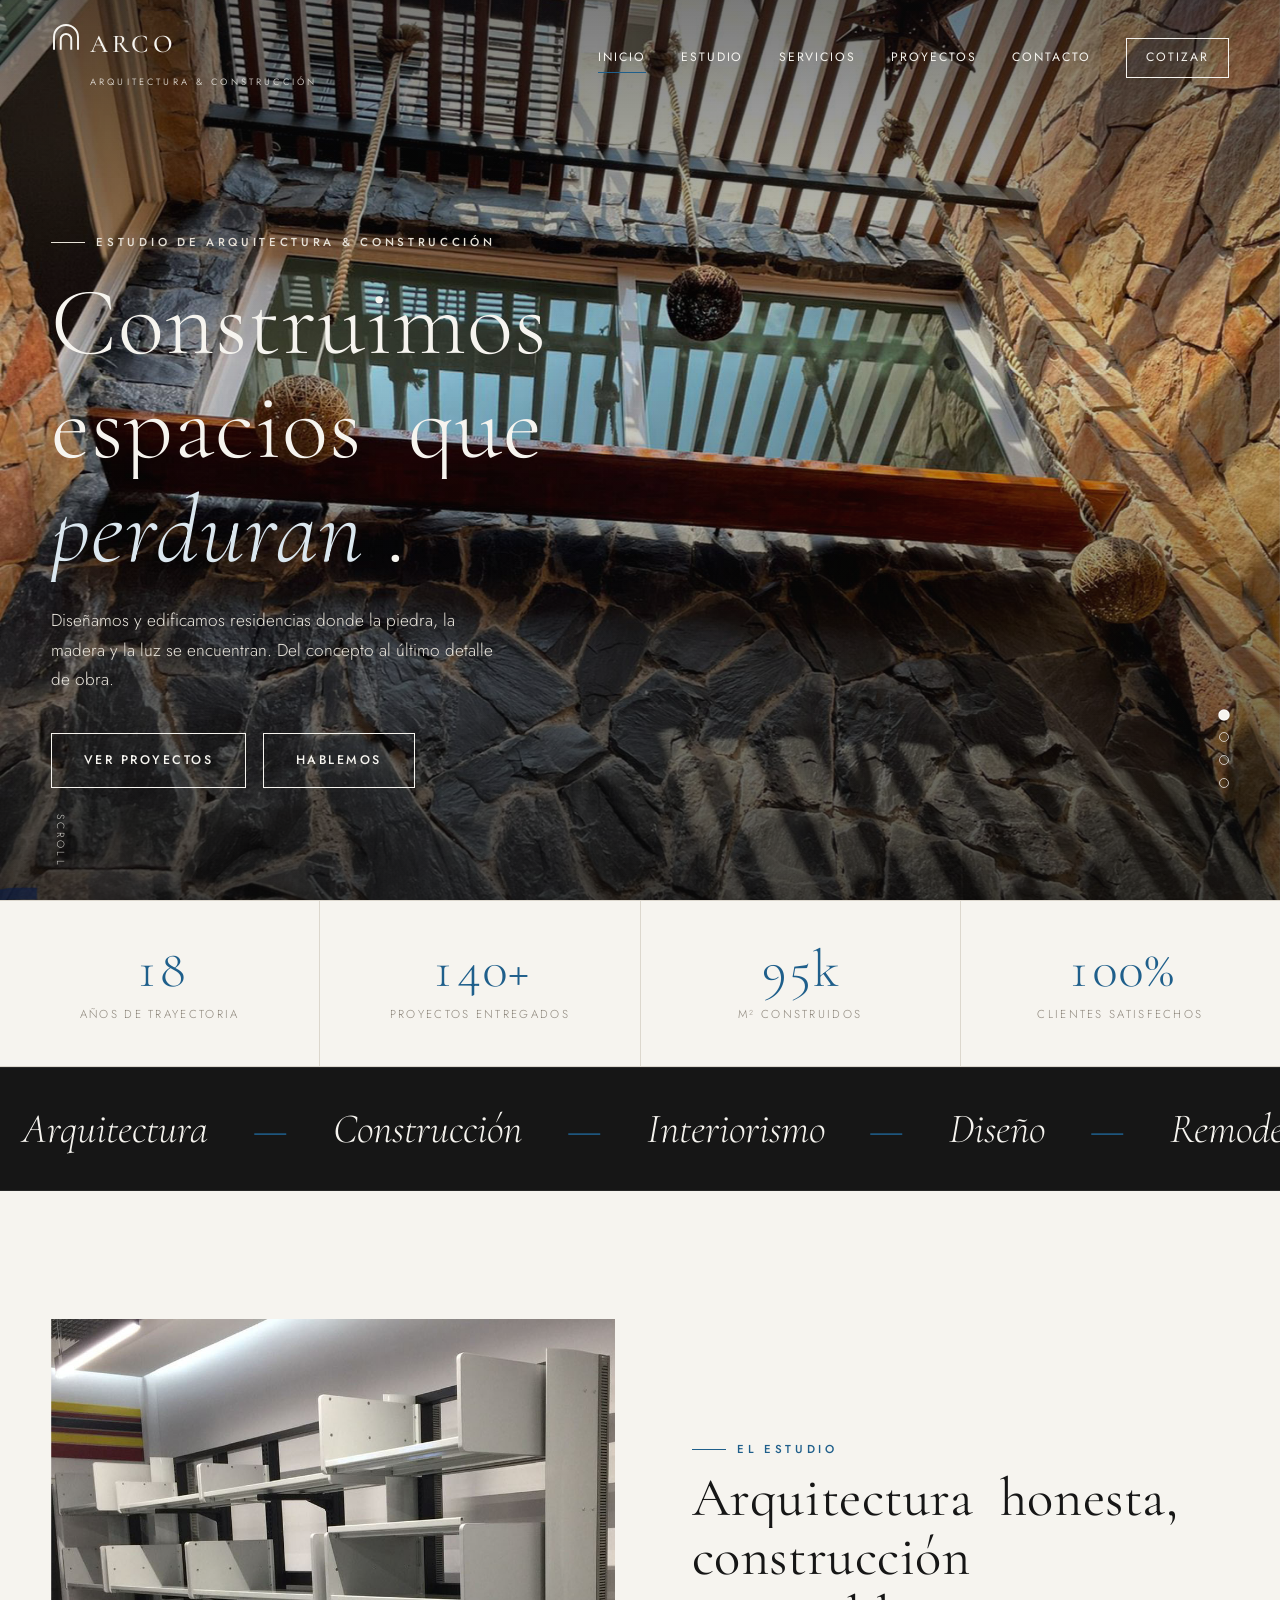
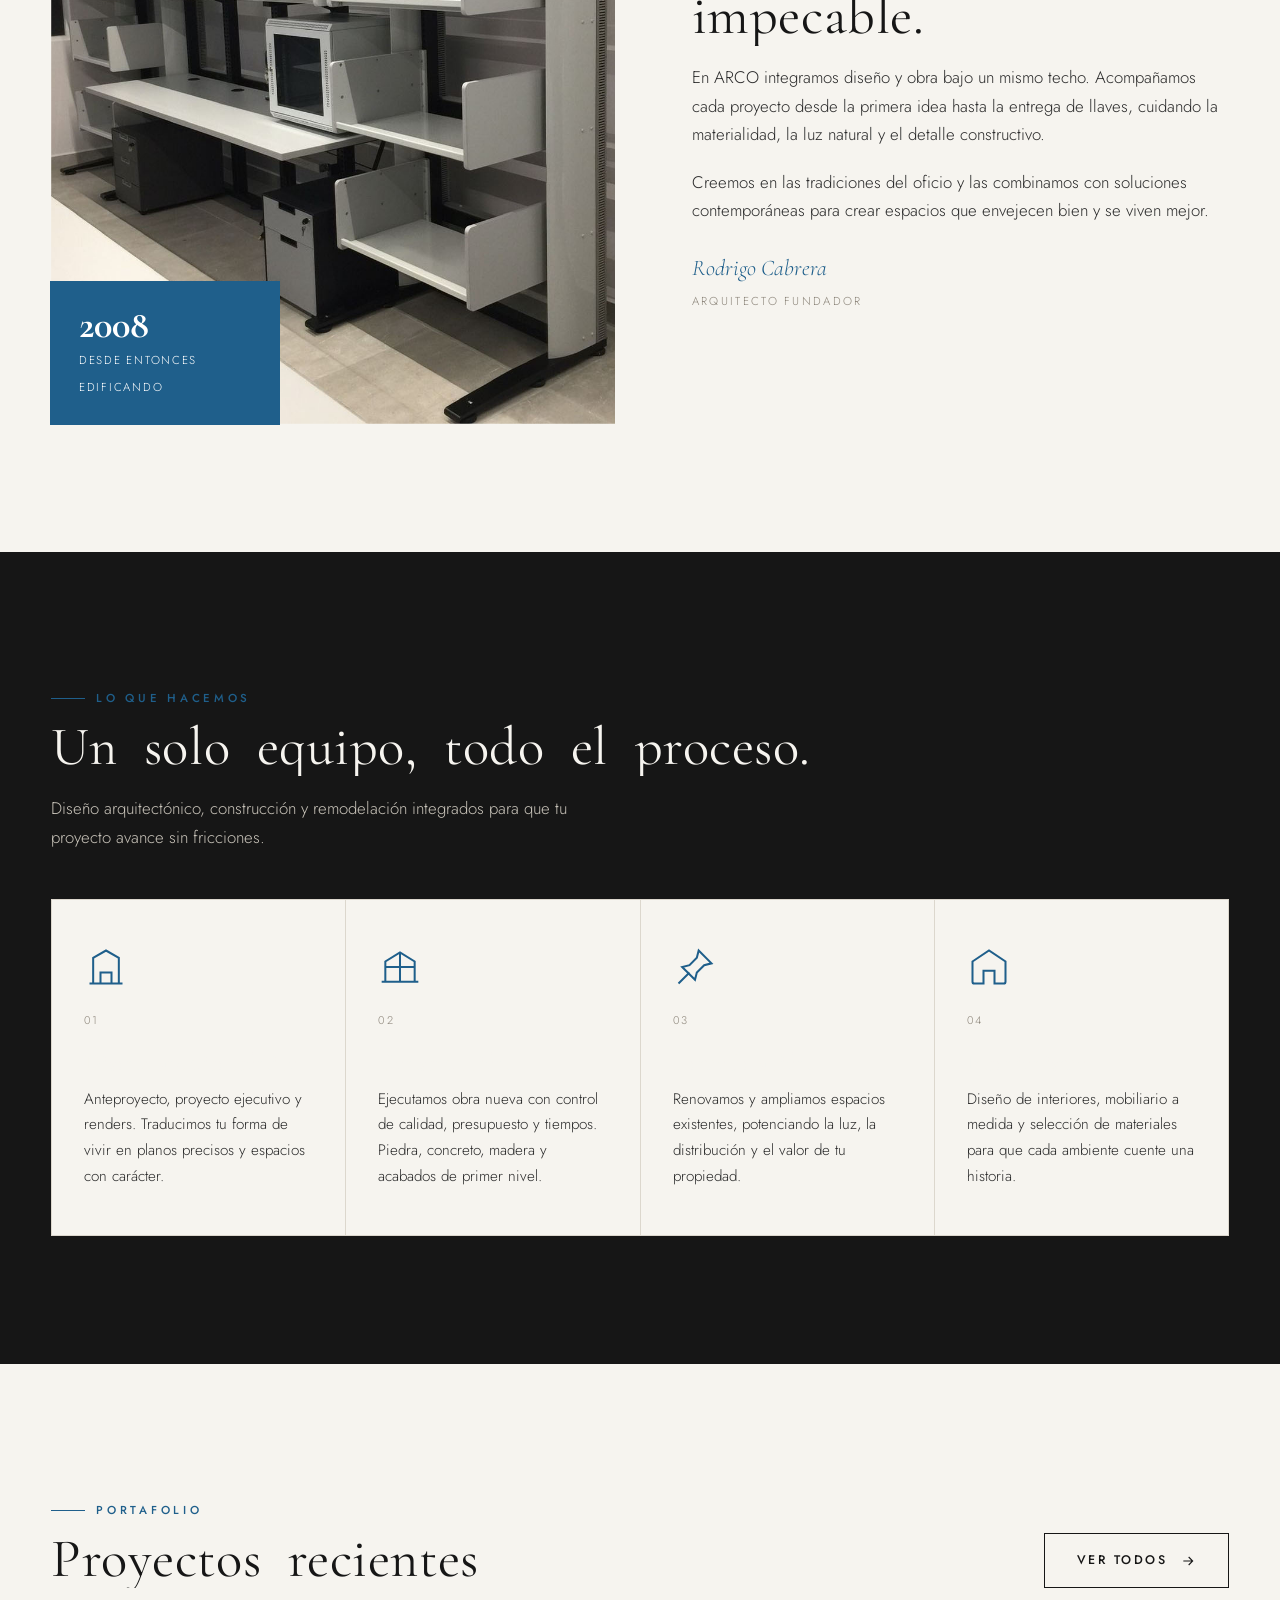
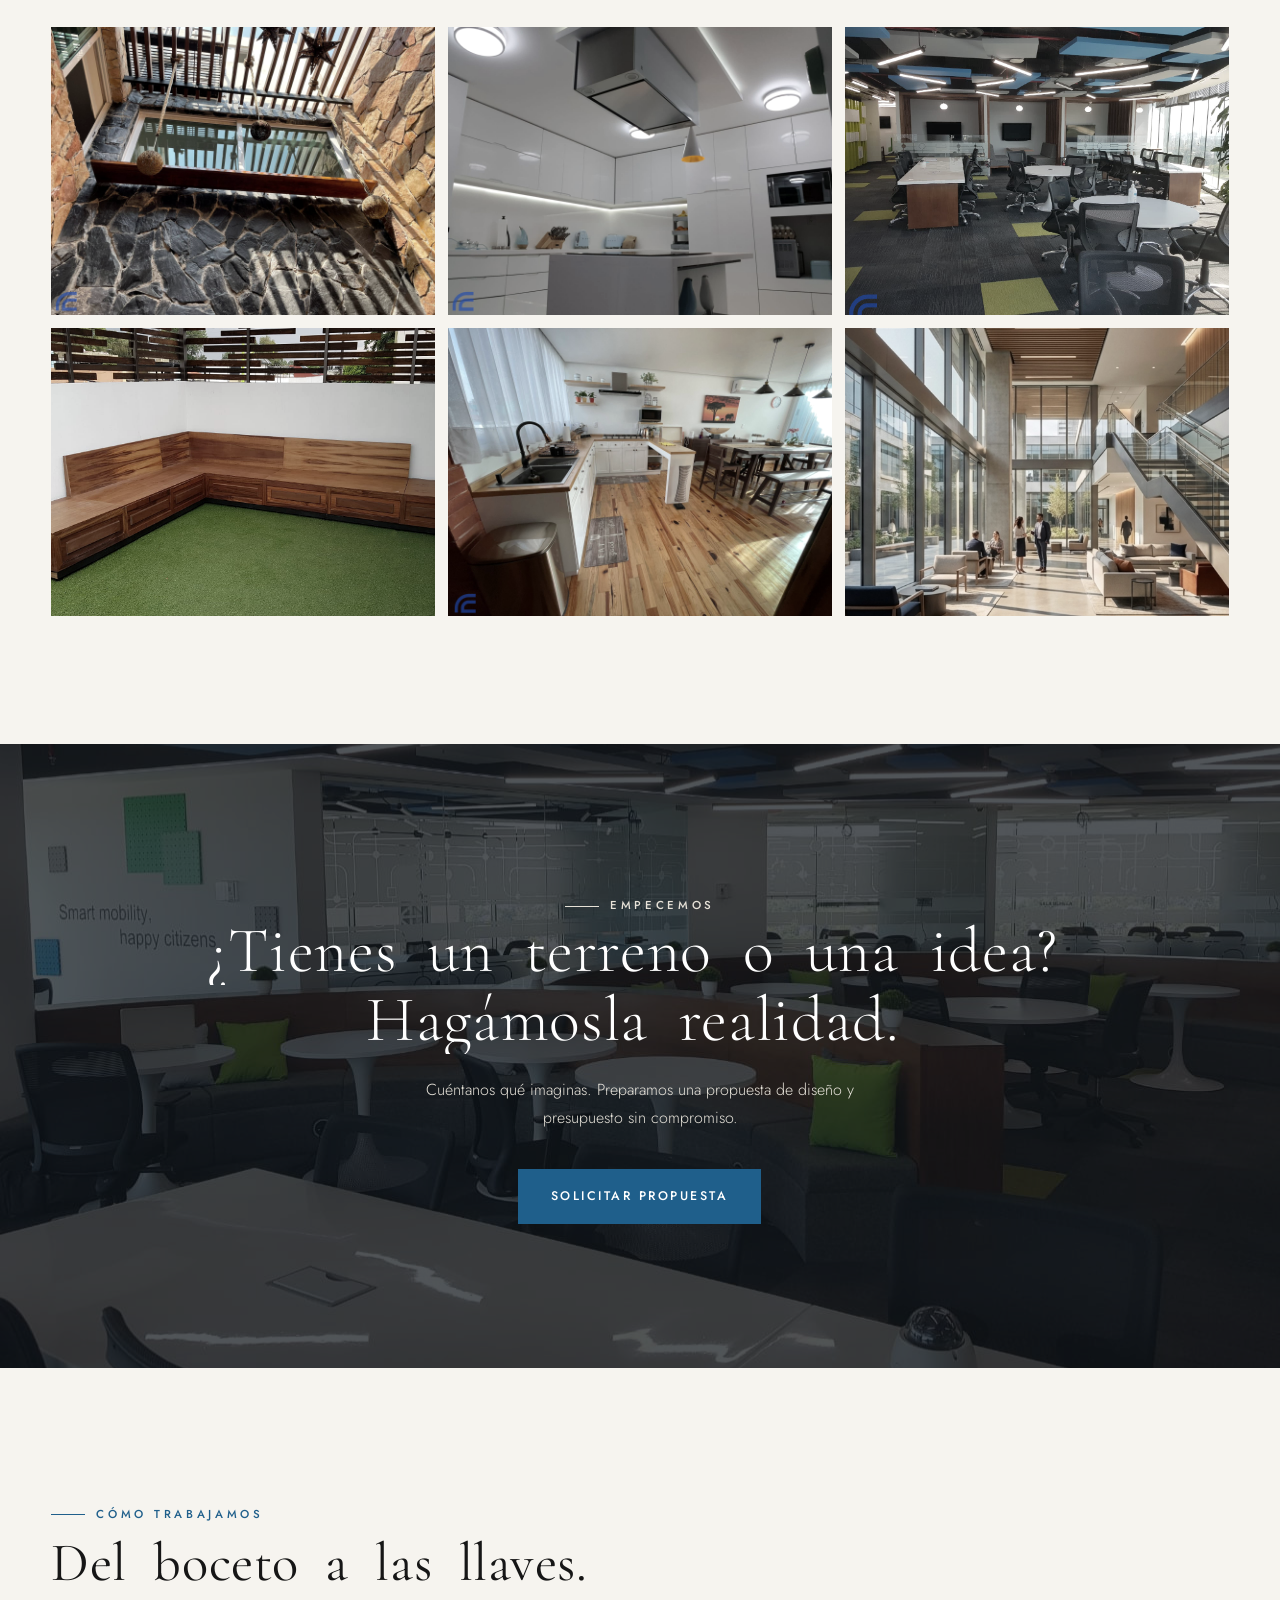
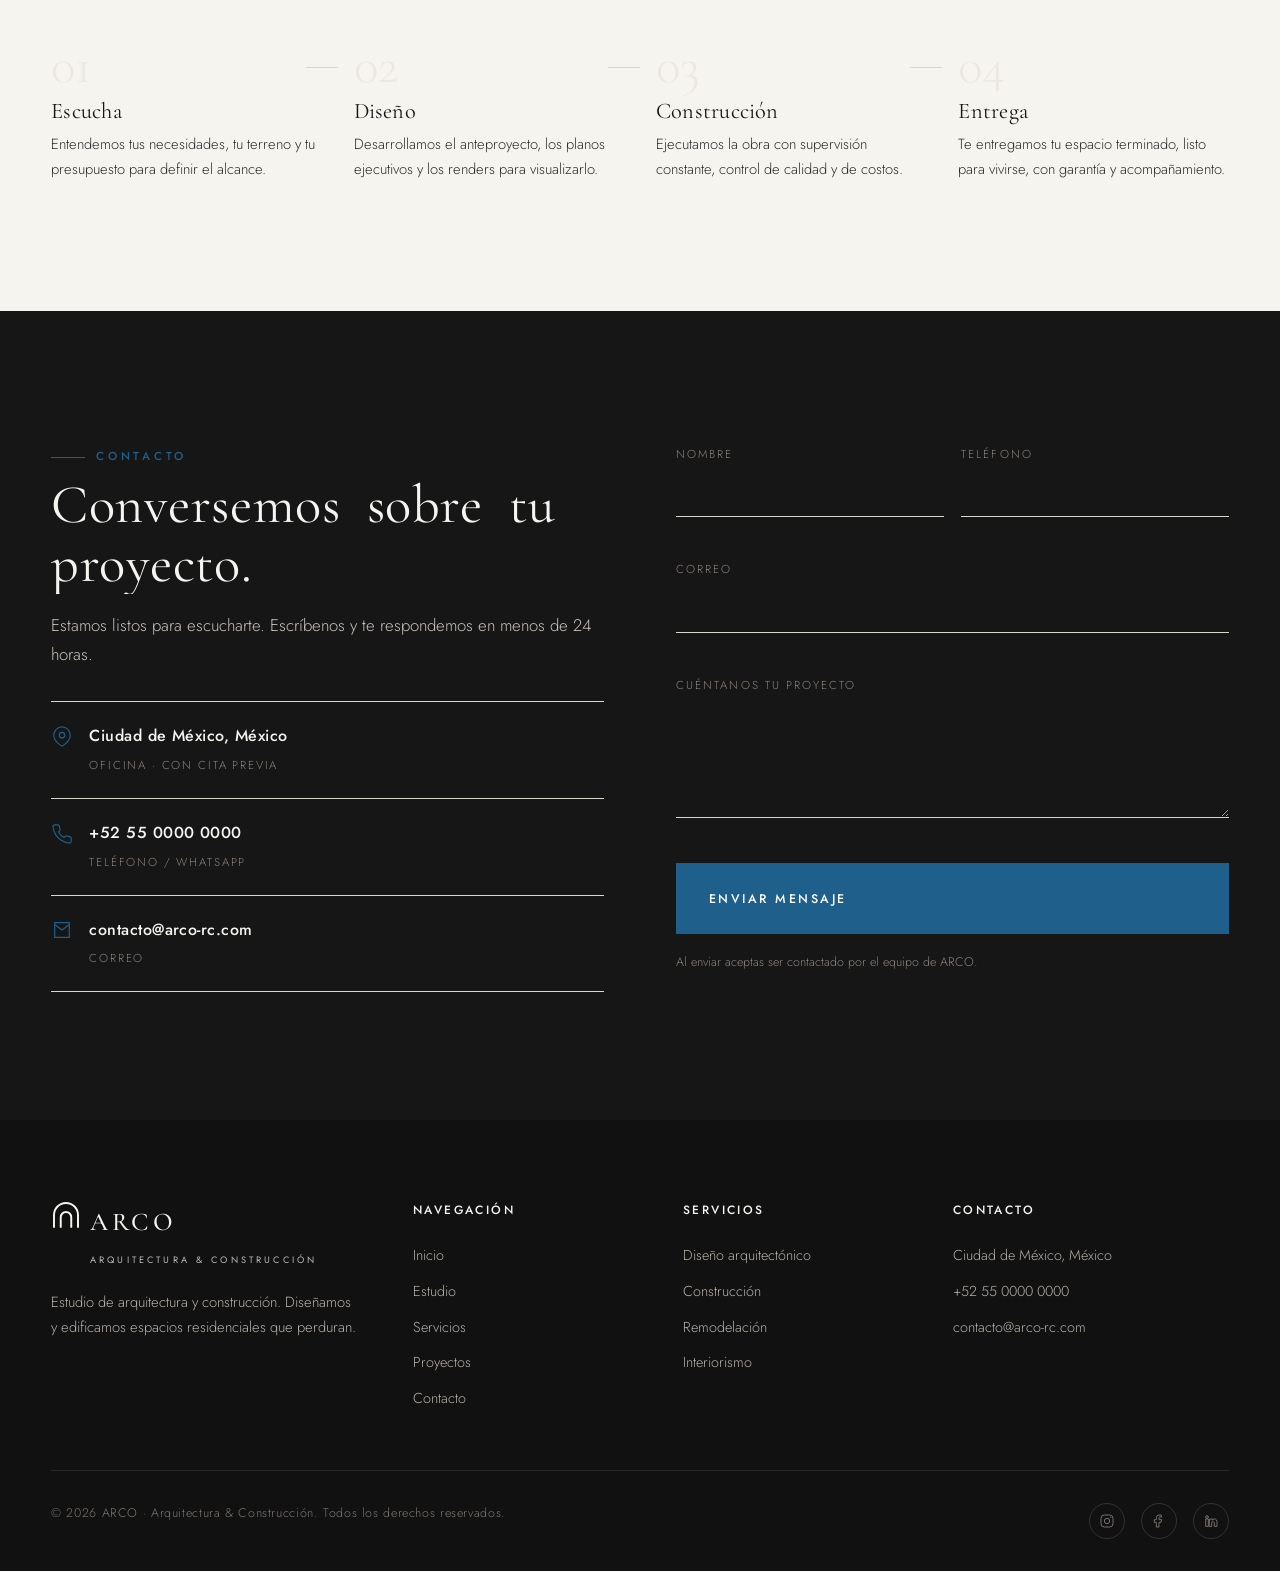
==== index.html @ 9bca068b "Añade 2 imágenes de arquitectura del portafolio (sin logos) Del PDF "Portafolio KAF" se seleccionaro" ====
<!DOCTYPE html>
<html lang="es">
<head>
<meta charset="UTF-8">
<meta name="viewport" content="width=device-width, initial-scale=1.0">
<script>document.documentElement.className += ' js';</script>
<title>ARCO · Arquitectura & Construcción</title>
<meta name="description" content="ARCO — Estudio de arquitectura y construcción. Diseñamos y edificamos espacios residenciales que integran piedra, madera y luz. Del concepto a la obra terminada.">
<link rel="icon" href="data:image/svg+xml,%3Csvg xmlns='http://www.w3.org/2000/svg' viewBox='0 0 40 40'%3E%3Cg fill='none' stroke='%231f5f8b' stroke-width='2.6'%3E%3Cpath d='M4 37V20a16 16 0 0132 0v17'/%3E%3Cpath d='M13 37V23a7 7 0 0114 0v14'/%3E%3C/g%3E%3C/svg%3E">
<link rel="preconnect" href="https://fonts.googleapis.com">
<link rel="preconnect" href="https://fonts.gstatic.com" crossorigin>
<link rel="stylesheet" href="assets/css/style.css">
</head>
<body class="loading">

<!-- ============ INTRO LOADER ============ -->
<div class="loader" aria-hidden="true">
  <div class="loader__inner">
    <span class="loader__mark">ARCO</span>
    <span class="loader__sub">Arquitectura &amp; Construcción</span>
  </div>
  <span class="loader__bar"></span>
</div>

<!-- ============ HEADER ============ -->
<header class="site-header">
  <div class="wrap nav">
    <a href="index.html" class="brand" aria-label="ARCO inicio">
      <svg class="brand__mark" viewBox="0 0 40 40" fill="none" aria-hidden="true">
        <path d="M4 37V20a16 16 0 0132 0v17" stroke="currentColor" stroke-width="2.6"/>
        <path d="M13 37V23a7 7 0 0114 0v14" stroke="currentColor" stroke-width="2.6"/>
      </svg>
      <span>
        <span class="brand__name">ARCO</span><br>
        <span class="brand__sub">Arquitectura &amp; Construcción</span>
      </span>
    </a>

    <nav class="nav__links" aria-label="Principal">
      <a href="#inicio">Inicio</a>
      <a href="#estudio">Estudio</a>
      <a href="#servicios">Servicios</a>
      <a href="proyectos.html">Proyectos</a>
      <a href="#contacto">Contacto</a>
      <a href="#contacto" class="nav__cta">Cotizar</a>
    </nav>

    <button class="nav__toggle" aria-label="Abrir menú">
      <span></span><span></span><span></span>
    </button>
  </div>
</header>

<!-- ============ HERO ============ -->
<section class="hero" id="inicio">
  <div class="hero__slides" data-parallax="0.08">
    <div class="hero__slide is-active" style="background-image:url('assets/img/gallery/G10.jpg')"></div>
    <div class="hero__slide" style="background-image:url('assets/img/gallery/G21.jpg')"></div>
    <div class="hero__slide" style="background-image:url('assets/img/gallery/G5.jpg')"></div>
    <div class="hero__slide" style="background-image:url('assets/img/gallery/G18.jpg')"></div>
  </div>

  <div class="hero__inner">
    <span class="eyebrow hero__eyebrow">Estudio de arquitectura &amp; construcción</span>
    <h1 data-split>Construimos espacios que <em>perduran</em>.</h1>
    <p class="hero__desc">Diseñamos y edificamos residencias donde la piedra, la madera y la luz se encuentran. Del concepto al último detalle de obra.</p>
    <div class="hero__actions">
      <a href="proyectos.html" class="btn btn--light">Ver proyectos</a>
      <a href="#contacto" class="btn btn--light" style="border-style:solid">Hablemos</a>
    </div>
  </div>

  <div class="hero__dots" role="tablist" aria-label="Cambiar imagen">
    <button class="is-active" aria-label="Imagen 1"></button>
    <button aria-label="Imagen 2"></button>
    <button aria-label="Imagen 3"></button>
    <button aria-label="Imagen 4"></button>
  </div>
  <span class="hero__scroll">Scroll</span>
</section>

<!-- ============ STATS ============ -->
<section class="stats" aria-label="Cifras del estudio">
  <div class="stat reveal"><div class="stat__num" data-count="18">0</div><div class="stat__label">Años de trayectoria</div></div>
  <div class="stat reveal" data-d="1"><div class="stat__num" data-count="140" data-suffix="+">0</div><div class="stat__label">Proyectos entregados</div></div>
  <div class="stat reveal" data-d="2"><div class="stat__num" data-count="95" data-suffix="k">0</div><div class="stat__label">m² construidos</div></div>
  <div class="stat reveal" data-d="3"><div class="stat__num" data-count="100" data-suffix="%">0</div><div class="stat__label">Clientes satisfechos</div></div>
</section>

<!-- ============ MARQUESINA ============ -->
<div class="marquee marquee--dark" aria-hidden="true">
  <div class="marquee__track">
    <span>Arquitectura</span><span>Construcción</span><span>Interiorismo</span><span>Diseño</span><span>Remodelación</span>
    <span>Arquitectura</span><span>Construcción</span><span>Interiorismo</span><span>Diseño</span><span>Remodelación</span>
  </div>
</div>

<!-- ============ ESTUDIO / SOBRE ============ -->
<section class="section" id="estudio">
  <div class="wrap split">
    <div class="split__media reveal">
      <div class="reveal-img"><img src="assets/img/gallery/G6.jpg" alt="Interior residencial diseñado por ARCO"></div>
      <div class="badge">
        <strong>2008</strong>
        <span>Desde entonces edificando</span>
      </div>
    </div>
    <div class="split__text reveal" data-d="1">
      <span class="eyebrow">El estudio</span>
      <h2 class="section-title" data-split>Arquitectura honesta, construcción impecable.</h2>
      <p class="lead">En ARCO integramos diseño y obra bajo un mismo techo. Acompañamos cada proyecto desde la primera idea hasta la entrega de llaves, cuidando la materialidad, la luz natural y el detalle constructivo.</p>
      <p class="lead" style="margin-top:1.2rem">Creemos en las tradiciones del oficio y las combinamos con soluciones contemporáneas para crear espacios que envejecen bien y se viven mejor.</p>
      <p class="signature">Rodrigo Cabrera
        <small>Arquitecto fundador</small>
      </p>
    </div>
  </div>
</section>

<!-- ============ SERVICIOS ============ -->
<section class="section section--dark" id="servicios">
  <div class="wrap">
    <span class="eyebrow">Lo que hacemos</span>
    <h2 class="section-title" data-split>Un solo equipo, todo el proceso.</h2>
    <p class="lead">Diseño arquitectónico, construcción y remodelación integrados para que tu proyecto avance sin fricciones.</p>

    <div class="grid-services">
      <article class="service reveal">
        <div class="service__ico"><svg viewBox="0 0 24 24"><path d="M3 21h18M5 21V7l7-4 7 4v14M9 21v-6h6v6"/></svg></div>
        <span class="service__n">01</span>
        <h3>Diseño arquitectónico</h3>
        <p>Anteproyecto, proyecto ejecutivo y renders. Traducimos tu forma de vivir en planos precisos y espacios con carácter.</p>
      </article>
      <article class="service reveal" data-d="1">
        <div class="service__ico"><svg viewBox="0 0 24 24"><path d="M2 20h20M4 20V9l8-5 8 5v11M12 4v16M4 12h16"/></svg></div>
        <span class="service__n">02</span>
        <h3>Construcción</h3>
        <p>Ejecutamos obra nueva con control de calidad, presupuesto y tiempos. Piedra, concreto, madera y acabados de primer nivel.</p>
      </article>
      <article class="service reveal" data-d="2">
        <div class="service__ico"><svg viewBox="0 0 24 24"><path d="M14 3l7 7-4 1-4 4-1 4-7-7 4-1 4-4 1-4zM3 21l6-6"/></svg></div>
        <span class="service__n">03</span>
        <h3>Remodelación</h3>
        <p>Renovamos y ampliamos espacios existentes, potenciando la luz, la distribución y el valor de tu propiedad.</p>
      </article>
      <article class="service reveal" data-d="3">
        <div class="service__ico"><svg viewBox="0 0 24 24"><path d="M3 9l9-6 9 6v11a1 1 0 01-1 1h-5v-7H9v7H4a1 1 0 01-1-1z"/></svg></div>
        <span class="service__n">04</span>
        <h3>Interiorismo</h3>
        <p>Diseño de interiores, mobiliario a medida y selección de materiales para que cada ambiente cuente una historia.</p>
      </article>
    </div>
  </div>
</section>

<!-- ============ PROYECTOS DESTACADOS ============ -->
<section class="section" id="proyectos">
  <div class="wrap">
    <div class="gallery-head">
      <div>
        <span class="eyebrow">Portafolio</span>
        <h2 class="section-title" data-split style="margin-bottom:0">Proyectos recientes</h2>
      </div>
      <a href="proyectos.html" class="btn">Ver todos
        <svg viewBox="0 0 24 24" fill="none" stroke="currentColor" stroke-width="1.6"><path d="M5 12h14M13 6l6 6-6 6"/></svg>
      </a>
    </div>

    <div class="grid-gallery">
      <div class="tile reveal" data-cat="interior" >
        <img src="assets/img/gallery/G10.jpg" data-full="assets/img/gallery/G10.jpg" alt="Patio de Luz">
        <span class="tile__plus">+</span>
        <div class="tile__cap"><h4>Patio de Luz</h4><span>Interiorismo</span></div>
      </div>
      <div class="tile reveal" data-d="1" data-cat="houses design">
        <img src="assets/img/gallery/G2.jpg" data-full="assets/img/gallery/G2.jpg" alt="Residencia Poniente">
        <span class="tile__plus">+</span>
        <div class="tile__cap"><h4>Residencia Poniente</h4><span>Casas</span></div>
      </div>
      <div class="tile reveal" data-d="2" data-cat="construction design">
        <img src="assets/img/gallery/G5.jpg" data-full="assets/img/gallery/G5.jpg" alt="Pabellón Piedra">
        <span class="tile__plus">+</span>
        <div class="tile__cap"><h4>Pabellón Piedra</h4><span>Construcción</span></div>
      </div>
      <div class="tile reveal" data-cat="houses design">
        <img src="assets/img/gallery/G8.jpg" data-full="assets/img/gallery/G8.jpg" alt="Villa Encinos">
        <span class="tile__plus">+</span>
        <div class="tile__cap"><h4>Villa Encinos</h4><span>Casas</span></div>
      </div>
      <div class="tile reveal" data-d="1" data-cat="interior construction houses">
        <img src="assets/img/gallery/G18.jpg" data-full="assets/img/gallery/G18.jpg" alt="Villa Horizonte">
        <span class="tile__plus">+</span>
        <div class="tile__cap"><h4>Villa Horizonte</h4><span>Casas</span></div>
      </div>
      <div class="tile reveal" data-d="2" data-cat="interior design">
        <img src="assets/img/gallery/G20.jpg" data-full="assets/img/gallery/G20.jpg" alt="Vestíbulo de Luz">
        <span class="tile__plus">+</span>
        <div class="tile__cap"><h4>Vestíbulo de Luz</h4><span>Interiorismo</span></div>
      </div>
    </div>
  </div>
</section>

<!-- ============ CTA BANNER ============ -->
<section class="cta-banner" style="background-image:url('assets/img/gallery/G3.jpg')">
  <div class="wrap">
    <span class="eyebrow hero__eyebrow" style="justify-content:center">Empecemos</span>
    <h2 data-split>¿Tienes un terreno o una idea?<br>Hagámosla realidad.</h2>
    <p>Cuéntanos qué imaginas. Preparamos una propuesta de diseño y presupuesto sin compromiso.</p>
    <a href="#contacto" class="btn btn--solid">Solicitar propuesta</a>
  </div>
</section>

<!-- ============ PROCESO ============ -->
<section class="section" id="proceso">
  <div class="wrap">
    <span class="eyebrow">Cómo trabajamos</span>
    <h2 class="section-title" data-split>Del boceto a las llaves.</h2>
    <div class="steps">
      <div class="step reveal"><div class="step__n">01</div><h3>Escucha</h3><p>Entendemos tus necesidades, tu terreno y tu presupuesto para definir el alcance.</p></div>
      <div class="step reveal" data-d="1"><div class="step__n">02</div><h3>Diseño</h3><p>Desarrollamos el anteproyecto, los planos ejecutivos y los renders para visualizarlo.</p></div>
      <div class="step reveal" data-d="2"><div class="step__n">03</div><h3>Construcción</h3><p>Ejecutamos la obra con supervisión constante, control de calidad y de costos.</p></div>
      <div class="step reveal" data-d="3"><div class="step__n">04</div><h3>Entrega</h3><p>Te entregamos tu espacio terminado, listo para vivirse, con garantía y acompañamiento.</p></div>
    </div>
  </div>
</section>

<!-- ============ CONTACTO ============ -->
<section class="section section--dark" id="contacto">
  <div class="wrap contact">
    <div class="reveal">
      <span class="eyebrow">Contacto</span>
      <h2 class="section-title" data-split>Conversemos sobre tu proyecto.</h2>
      <p class="lead" style="margin-bottom:2rem">Estamos listos para escucharte. Escríbenos y te respondemos en menos de 24 horas.</p>
      <ul class="contact__info">
        <li>
          <span class="ico"><svg viewBox="0 0 24 24"><path d="M21 10c0 7-9 12-9 12s-9-5-9-12a9 9 0 0118 0z"/><circle cx="12" cy="10" r="3"/></svg></span>
          <div><b>Ciudad de México, México</b><small>Oficina · con cita previa</small></div>
        </li>
        <li>
          <span class="ico"><svg viewBox="0 0 24 24"><path d="M22 16.9v3a2 2 0 01-2.2 2 19.8 19.8 0 01-8.6-3 19.5 19.5 0 01-6-6 19.8 19.8 0 01-3-8.6A2 2 0 014.1 2h3a2 2 0 012 1.7c.1.9.4 1.8.7 2.7a2 2 0 01-.5 2.1L8.1 9.9a16 16 0 006 6l1.4-1.2a2 2 0 012.1-.5c.9.3 1.8.6 2.7.7a2 2 0 011.7 2z"/></svg></span>
          <div><b>+52 55 0000 0000</b><small>Teléfono / WhatsApp</small></div>
        </li>
        <li>
          <span class="ico"><svg viewBox="0 0 24 24"><path d="M4 4h16v16H4z"/><path d="M4 6l8 6 8-6"/></svg></span>
          <div><b>contacto@arco-rc.com</b><small>Correo</small></div>
        </li>
      </ul>
    </div>

    <form class="form reveal" data-d="1" novalidate>
      <div class="row">
        <div class="field"><label for="n">Nombre</label><input id="n" type="text" required></div>
        <div class="field"><label for="t">Teléfono</label><input id="t" type="tel"></div>
      </div>
      <div class="field"><label for="e">Correo</label><input id="e" type="email" required></div>
      <div class="field"><label for="m">Cuéntanos tu proyecto</label><textarea id="m" required></textarea></div>
      <button class="btn btn--solid" type="submit">Enviar mensaje</button>
      <p class="form__note">Al enviar aceptas ser contactado por el equipo de ARCO.</p>
    </form>
  </div>
</section>

<!-- ============ FOOTER ============ -->
<footer class="footer">
  <div class="wrap">
    <div class="footer__top">
      <div class="footer__brand">
        <a href="index.html" class="brand">
          <svg class="brand__mark" viewBox="0 0 40 40" fill="none" aria-hidden="true">
            <path d="M4 37V20a16 16 0 0132 0v17" stroke="currentColor" stroke-width="2.6"/>
            <path d="M13 37V23a7 7 0 0114 0v14" stroke="currentColor" stroke-width="2.6"/>
          </svg>
          <span><span class="brand__name">ARCO</span><br><span class="brand__sub">Arquitectura &amp; Construcción</span></span>
        </a>
        <p>Estudio de arquitectura y construcción. Diseñamos y edificamos espacios residenciales que perduran.</p>
      </div>
      <div>
        <h4>Navegación</h4>
        <ul class="footer__links">
          <li><a href="#inicio">Inicio</a></li>
          <li><a href="#estudio">Estudio</a></li>
          <li><a href="#servicios">Servicios</a></li>
          <li><a href="proyectos.html">Proyectos</a></li>
          <li><a href="#contacto">Contacto</a></li>
        </ul>
      </div>
      <div>
        <h4>Servicios</h4>
        <ul class="footer__links">
          <li><a href="#servicios">Diseño arquitectónico</a></li>
          <li><a href="#servicios">Construcción</a></li>
          <li><a href="#servicios">Remodelación</a></li>
          <li><a href="#servicios">Interiorismo</a></li>
        </ul>
      </div>
      <div>
        <h4>Contacto</h4>
        <ul class="footer__links">
          <li>Ciudad de México, México</li>
          <li><a href="tel:+525500000000">+52 55 0000 0000</a></li>
          <li><a href="mailto:contacto@arco-rc.com">contacto@arco-rc.com</a></li>
        </ul>
      </div>
    </div>
    <div class="footer__bottom">
      <span>© <span class="year">2025</span> ARCO · Arquitectura &amp; Construcción. Todos los derechos reservados.</span>
      <div class="footer__social">
        <a href="#" aria-label="Instagram"><svg viewBox="0 0 24 24"><rect x="3" y="3" width="18" height="18" rx="5"/><circle cx="12" cy="12" r="4"/><circle cx="17.5" cy="6.5" r="1" fill="currentColor" stroke="none"/></svg></a>
        <a href="#" aria-label="Facebook"><svg viewBox="0 0 24 24"><path d="M15 3h-3a4 4 0 00-4 4v3H5v4h3v7h4v-7h3l1-4h-4V7a1 1 0 011-1h3z"/></svg></a>
        <a href="#" aria-label="LinkedIn"><svg viewBox="0 0 24 24"><path d="M4 9h4v11H4zM6 4a2 2 0 110 4 2 2 0 010-4zM10 9h4v2a3 3 0 013-2c3 0 4 2 4 5v6h-4v-5c0-1-.5-2-2-2s-2 1-2 2v5h-4z"/></svg></a>
      </div>
    </div>
  </div>
</footer>

<!-- ============ LIGHTBOX ============ -->
<div class="lightbox" aria-hidden="true">
  <button class="lb-btn lb-close" aria-label="Cerrar">&times;</button>
  <button class="lb-btn lb-prev" aria-label="Anterior">&#8249;</button>
  <button class="lb-btn lb-next" aria-label="Siguiente">&#8250;</button>
  <img src="" alt="">
  <div class="lb-cap"></div>
</div>

<!-- ============ CURSOR PERSONALIZADO ============ -->
<div class="cursor" aria-hidden="true"></div>
<div class="cursor-dot" aria-hidden="true"></div>
<div class="cursor__label" aria-hidden="true"></div>

<script src="assets/js/main.js"></script>
</body>
</html>
---- assets/css/style.css ----
/* =========================================================
   ARCO · Arquitectura & Construcción
   Hoja de estilos principal
   ========================================================= */

/* ---------- Tipografías ---------- */
@import url('https://fonts.googleapis.com/css2?family=Cormorant+Garamond:ital,wght@0,300;0,400;0,500;0,600;1,400&family=Jost:wght@300;400;500;600&display=swap');

/* ---------- Variables ---------- */
:root{
  --ink:#161616;          /* casi negro */
  --ink-soft:#2b2b2b;
  --paper:#f6f4ef;        /* blanco cálido */
  --paper-2:#ece8e0;
  --stone:#8c857a;        /* neutro piedra */
  --line:#dcd7cd;
  --accent:#1f5f8b;       /* azul de la marca */
  --accent-deep:#164863;
  --white:#ffffff;

  --serif:'Cormorant Garamond', Georgia, serif;
  --sans:'Jost', 'Segoe UI', system-ui, sans-serif;

  --wide:1280px;
  --gap:clamp(1.2rem, 4vw, 3rem);
  --ease:cubic-bezier(.22,.61,.36,1);
}

/* ---------- Reset ---------- */
*,*::before,*::after{box-sizing:border-box;margin:0;padding:0}
html{scroll-behavior:smooth;-webkit-text-size-adjust:100%;overflow-x:hidden}
body{
  font-family:var(--sans);
  font-weight:300;
  color:var(--ink);
  background:var(--paper);
  line-height:1.7;
}
/* Evita que el header fijo tape los títulos al usar anclas */
section[id]{scroll-margin-top:90px}
img{display:block;max-width:100%;height:auto}
a{color:inherit;text-decoration:none}
ul{list-style:none}
button{font-family:inherit;cursor:pointer;border:none;background:none}

/* ---------- Utilidades ---------- */
.wrap{width:min(var(--wide),92vw);margin-inline:auto}
.eyebrow{
  font-size:.72rem;letter-spacing:.32em;text-transform:uppercase;
  font-weight:500;color:var(--accent);
  display:inline-flex;align-items:center;gap:.7rem;
}
.eyebrow::before{content:"";width:34px;height:1px;background:var(--accent);display:inline-block}
h1,h2,h3{font-family:var(--serif);font-weight:400;line-height:1.08;letter-spacing:.01em}
.section{padding:clamp(4.5rem,10vw,8rem) 0}
.section--dark{background:var(--ink);color:var(--paper)}
.section-title{font-size:clamp(2.1rem,5vw,3.4rem);margin:.6rem 0 1.1rem}
.lead{max-width:56ch;color:var(--ink-soft);font-size:1.05rem}
.section--dark .lead{color:#c9c4ba}

.btn{
  display:inline-flex;align-items:center;gap:.8rem;
  font-family:var(--sans);font-size:.78rem;font-weight:500;
  letter-spacing:.2em;text-transform:uppercase;
  padding:1rem 2rem;border:1px solid var(--ink);
  color:var(--ink);background:transparent;
  transition:all .4s var(--ease);
}
.btn:hover{background:var(--ink);color:var(--paper)}
.btn--light{border-color:var(--paper);color:var(--paper)}
.btn--light:hover{background:var(--paper);color:var(--ink)}
.btn--solid{background:var(--accent);border-color:var(--accent);color:#fff}
.btn--solid:hover{background:var(--accent-deep);border-color:var(--accent-deep)}
.btn svg{width:16px;height:16px}

/* =========================================================
   HEADER / NAV
   ========================================================= */
.site-header{
  position:fixed;top:0;left:0;width:100%;z-index:100;
  padding:1.4rem 0;
  transition:background .4s var(--ease),padding .4s var(--ease),box-shadow .4s var(--ease);
}
.site-header.scrolled{
  background:rgba(246,244,239,.92);
  backdrop-filter:blur(10px);
  padding:.9rem 0;
  box-shadow:0 1px 0 var(--line);
}
.nav{display:flex;align-items:center;justify-content:space-between;gap:2rem}
.brand{display:flex;align-items:baseline;gap:.55rem;color:var(--paper);transition:color .4s}
.scrolled .brand,.brand.brand--ink{color:var(--ink)}
.brand__mark{width:30px;height:30px;flex:none}
.brand__name{font-family:var(--serif);font-size:1.6rem;letter-spacing:.14em;font-weight:500}
.brand__sub{font-size:.58rem;letter-spacing:.34em;text-transform:uppercase;opacity:.75;font-weight:400}

.nav__links{display:flex;align-items:center;gap:2.2rem}
.nav__links a{
  color:var(--paper);font-size:.76rem;letter-spacing:.16em;text-transform:uppercase;
  font-weight:400;position:relative;padding:.2rem 0;transition:color .3s;
}
.scrolled .nav__links a{color:var(--ink-soft)}
.nav__links a::after{
  content:"";position:absolute;left:0;bottom:-2px;width:0;height:1px;
  background:var(--accent);transition:width .35s var(--ease);
}
.nav__links a:hover::after,.nav__links a.active::after{width:100%}
.nav__links a:hover{color:var(--accent)}
.nav__cta{border:1px solid currentColor;padding:.55rem 1.2rem !important}
.nav__cta::after{display:none}

.nav__toggle{display:none;flex-direction:column;gap:5px;padding:.4rem;z-index:110}
.nav__toggle span{width:26px;height:2px;background:var(--paper);transition:.35s var(--ease);transform-origin:center}
.scrolled .nav__toggle span{background:var(--ink)}
.nav__toggle.is-open span{background:var(--paper)}
.nav__toggle.is-open span:nth-child(1){transform:translateY(7px) rotate(45deg)}
.nav__toggle.is-open span:nth-child(2){opacity:0}
.nav__toggle.is-open span:nth-child(3){transform:translateY(-7px) rotate(-45deg)}
body.no-scroll{overflow:hidden}

/* =========================================================
   HERO
   ========================================================= */
.hero{position:relative;min-height:100vh;display:flex;align-items:flex-end;color:var(--paper);overflow:hidden}
.hero__slides{position:absolute;left:0;right:0;top:-8%;height:116%;z-index:0}
.hero__slide{
  position:absolute;inset:0;opacity:0;
  background-size:cover;background-position:center;
  transition:opacity 1.5s var(--ease);
  will-change:opacity;
}
.hero__slide.is-active{opacity:1}
.hero::after{content:"";position:absolute;inset:0;z-index:1;
  background:linear-gradient(180deg,rgba(12,12,12,.55) 0%,rgba(12,12,12,.15) 40%,rgba(12,12,12,.75) 100%)}
.hero__inner{position:relative;z-index:2;width:min(var(--wide),92vw);margin:0 auto;padding-bottom:clamp(4rem,9vw,7rem)}
.hero__eyebrow{color:#e7e2d8}
.hero__eyebrow::before{background:#e7e2d8}
.hero h1{font-size:clamp(2.8rem,8vw,6rem);font-weight:300;max-width:16ch;margin:1.2rem 0 1.5rem}
.hero h1 em{font-style:italic;color:#dbe7ef}
.hero__desc{max-width:46ch;font-size:1.08rem;color:#eae6dd;margin-bottom:2.4rem}
.hero__actions{display:flex;gap:1rem;flex-wrap:wrap}
.hero__dots{position:absolute;right:max(4vw,2rem);bottom:clamp(4rem,9vw,7rem);z-index:3;display:flex;flex-direction:column;gap:.8rem}
.hero__dots button{width:10px;height:10px;border-radius:50%;border:1px solid rgba(255,255,255,.7);transition:.3s}
.hero__dots button.is-active{background:var(--paper);transform:scale(1.15)}
.hero__scroll{position:absolute;left:max(4vw,2rem);bottom:2rem;z-index:3;font-size:.65rem;letter-spacing:.3em;text-transform:uppercase;writing-mode:vertical-rl;opacity:.8}

/* =========================================================
   STATS
   ========================================================= */
.stats{display:grid;grid-template-columns:repeat(4,1fr);gap:1px;background:var(--line);border-block:1px solid var(--line)}
.stat{background:var(--paper);padding:2.6rem 1.5rem;text-align:center}
.stat__num{font-family:var(--serif);font-size:clamp(2.4rem,5vw,3.3rem);color:var(--accent);line-height:1}
.stat__label{font-size:.72rem;letter-spacing:.2em;text-transform:uppercase;color:var(--stone);margin-top:.6rem}

/* =========================================================
   INTRO / SOBRE
   ========================================================= */
.split{display:grid;grid-template-columns:1.05fr 1fr;gap:clamp(2rem,6vw,5rem);align-items:center}
.split__media{position:relative}
.split__media img{width:100%;height:100%;object-fit:cover;aspect-ratio:4/5}
.split__media .badge{
  position:absolute;bottom:-1px;left:-1px;background:var(--accent);color:#fff;
  padding:1.6rem 1.8rem;max-width:230px;
}
.split__media .badge strong{font-family:var(--serif);font-size:2.4rem;display:block;line-height:1}
.split__media .badge span{font-size:.72rem;letter-spacing:.15em;text-transform:uppercase}
.signature{font-family:var(--serif);font-style:italic;font-size:1.4rem;color:var(--accent);margin-top:1.5rem}
.signature small{display:block;font-family:var(--sans);font-style:normal;font-size:.72rem;letter-spacing:.2em;text-transform:uppercase;color:var(--stone);margin-top:.3rem}

/* =========================================================
   SERVICIOS
   ========================================================= */
.grid-services{display:grid;grid-template-columns:repeat(auto-fit,minmax(240px,1fr));gap:1px;background:var(--line);margin-top:3rem;border:1px solid var(--line)}
.service{background:var(--paper);padding:2.8rem 2rem;transition:background .4s var(--ease)}
.service:hover{background:var(--white)}
.service__ico{width:44px;height:44px;color:var(--accent);margin-bottom:1.4rem}
.service__ico svg{width:100%;height:100%;stroke:currentColor;fill:none;stroke-width:1.1}
.service h3{font-size:1.5rem;margin-bottom:.7rem}
.service p{font-size:.95rem;color:var(--ink-soft)}
.service__n{font-size:.7rem;letter-spacing:.2em;color:var(--stone);display:block;margin-bottom:1.2rem}

/* =========================================================
   GALERÍA / PROYECTOS
   ========================================================= */
.gallery-head{display:flex;justify-content:space-between;align-items:flex-end;flex-wrap:wrap;gap:1.5rem;margin-bottom:2.4rem}
.filters{display:flex;flex-wrap:wrap;gap:.4rem}
.filter{
  font-size:.74rem;letter-spacing:.14em;text-transform:uppercase;font-weight:400;
  padding:.55rem 1.1rem;border:1px solid transparent;color:var(--stone);transition:.3s var(--ease);
}
.filter:hover{color:var(--ink)}
.filter.active{color:var(--ink);border-color:var(--ink)}

.grid-gallery{display:grid;grid-template-columns:repeat(3,1fr);gap:.8rem}
.tile{position:relative;overflow:hidden;cursor:pointer;background:var(--ink)}
.tile img{width:100%;height:100%;object-fit:cover;aspect-ratio:4/3;transition:transform 1s var(--ease),opacity .5s}
.tile:hover img{transform:scale(1.07);opacity:.82}
.tile__cap{
  position:absolute;inset:auto 0 0 0;z-index:2;padding:1.4rem;color:#fff;
  background:linear-gradient(0deg,rgba(10,10,10,.8),transparent);
  transform:translateY(12px);opacity:0;transition:.45s var(--ease);
}
.tile:hover .tile__cap{transform:translateY(0);opacity:1}
.tile__cap h4{font-family:var(--serif);font-size:1.35rem;font-weight:500}
.tile__cap span{font-size:.68rem;letter-spacing:.2em;text-transform:uppercase;color:#cfe0ea}
.tile__plus{position:absolute;top:1rem;right:1rem;z-index:2;width:40px;height:40px;border:1px solid rgba(255,255,255,.6);border-radius:50%;
  display:grid;place-items:center;color:#fff;opacity:0;transform:scale(.8);transition:.4s var(--ease)}
.tile:hover .tile__plus{opacity:1;transform:scale(1)}
.tile.hide{display:none}

/* =========================================================
   CTA BANNER
   ========================================================= */
.cta-banner{position:relative;color:#fff;text-align:center;padding:clamp(5rem,12vw,9rem) 0;background-size:cover;background-position:center}
.cta-banner::after{content:"";position:absolute;inset:0;background:rgba(14,20,26,.72)}
.cta-banner .wrap{position:relative;z-index:2}
.cta-banner h2{font-size:clamp(2.2rem,6vw,4rem);font-weight:300;margin-bottom:1.4rem}
.cta-banner p{max-width:52ch;margin:0 auto 2.4rem;color:#e6e2d9}

/* =========================================================
   PROCESO
   ========================================================= */
.steps{display:grid;grid-template-columns:repeat(4,1fr);gap:2rem;margin-top:3rem}
.step{position:relative}
.step__n{font-family:var(--serif);font-size:3.2rem;color:var(--paper-2);line-height:1}
.section--dark .step__n{color:#333}
.step h3{font-size:1.4rem;margin:.4rem 0 .6rem}
.step p{font-size:.92rem;color:var(--ink-soft)}
.section--dark .step p{color:#b8b3a9}
.step::before{content:"";position:absolute;top:1.6rem;right:-1rem;width:2rem;height:1px;background:var(--line)}
.step:last-child::before{display:none}

/* =========================================================
   CONTACTO
   ========================================================= */
.contact{display:grid;grid-template-columns:1fr 1fr;gap:clamp(2rem,6vw,4.5rem)}
.contact__info li{display:flex;gap:1rem;padding:1.3rem 0;border-bottom:1px solid var(--line)}
.contact__info li:first-child{border-top:1px solid var(--line)}
.contact__info .ico{width:22px;color:var(--accent);flex:none;margin-top:.2rem}
.contact__info .ico svg{width:100%;stroke:currentColor;fill:none;stroke-width:1.3}
.contact__info b{display:block;font-weight:500;letter-spacing:.03em}
.contact__info small{color:var(--stone);font-size:.72rem;letter-spacing:.16em;text-transform:uppercase}
.form{display:grid;gap:1.1rem}
.form .row{display:grid;grid-template-columns:1fr 1fr;gap:1.1rem}
.field{position:relative}
.field input,.field textarea{
  width:100%;font-family:var(--sans);font-size:.95rem;font-weight:300;color:var(--ink);
  background:transparent;border:none;border-bottom:1px solid var(--line);
  padding:.9rem 0;transition:border-color .3s;
}
.field textarea{resize:vertical;min-height:120px}
.field input:focus,.field textarea:focus{outline:none;border-color:var(--accent)}
.field label{font-size:.72rem;letter-spacing:.18em;text-transform:uppercase;color:var(--stone)}
.form__note{font-size:.78rem;color:var(--stone)}

/* =========================================================
   FOOTER
   ========================================================= */
.footer{background:#111;color:#b7b2a8;padding:clamp(3.5rem,7vw,5rem) 0 2rem}
.footer__top{display:grid;grid-template-columns:1.4fr 1fr 1fr 1.2fr;gap:2.5rem;padding-bottom:3rem;border-bottom:1px solid #262626}
.footer h4{color:var(--paper);font-family:var(--sans);font-size:.75rem;letter-spacing:.2em;text-transform:uppercase;margin-bottom:1.4rem;font-weight:500}
.footer a:hover{color:var(--paper)}
.footer__brand .brand{color:var(--paper);margin-bottom:1.2rem}
.footer__brand p{font-size:.92rem;max-width:34ch}
.footer__links li{margin-bottom:.7rem;font-size:.9rem}
.footer__bottom{display:flex;justify-content:space-between;flex-wrap:wrap;gap:1rem;padding-top:2rem;font-size:.78rem;letter-spacing:.05em;color:#7d786f}
.footer__social{display:flex;gap:1rem}
.footer__social a{width:36px;height:36px;border:1px solid #333;border-radius:50%;display:grid;place-items:center;transition:.3s}
.footer__social a:hover{border-color:var(--accent);color:var(--paper)}
.footer__social svg{width:16px;height:16px;stroke:currentColor;fill:none;stroke-width:1.4}

/* =========================================================
   LIGHTBOX
   ========================================================= */
.lightbox{position:fixed;inset:0;z-index:200;background:rgba(12,12,12,.94);display:none;place-items:center;padding:4vw}
.lightbox.open{display:grid}
.lightbox img{max-width:min(1000px,92vw);max-height:86vh;object-fit:contain;box-shadow:0 30px 80px rgba(0,0,0,.5)}
.lb-btn{position:absolute;color:#fff;font-size:2rem;width:56px;height:56px;display:grid;place-items:center;opacity:.8;transition:.3s}
.lb-btn:hover{opacity:1}
.lb-close{top:2vh;right:2vw}
.lb-prev{left:1vw;top:50%;transform:translateY(-50%)}
.lb-next{right:1vw;top:50%;transform:translateY(-50%)}
.lb-cap{position:absolute;bottom:2.5vh;left:0;width:100%;text-align:center;color:#e9e5dc;font-size:.8rem;letter-spacing:.15em;text-transform:uppercase}

/* =========================================================
   PAGE HERO (proyectos)
   ========================================================= */
.page-hero{position:relative;min-height:56vh;display:flex;align-items:center;color:#fff;background-size:cover;background-position:center;margin-top:0}
.page-hero::after{content:"";position:absolute;inset:0;background:linear-gradient(180deg,rgba(12,12,12,.6),rgba(12,12,12,.75))}
.page-hero__inner{position:relative;z-index:2;padding-top:6rem}
.page-hero h1{font-size:clamp(2.6rem,7vw,5rem);font-weight:300}
.breadcrumb{font-size:.72rem;letter-spacing:.2em;text-transform:uppercase;color:#cfe0ea;margin-bottom:1rem}
.breadcrumb a:hover{color:#fff}

/* =========================================================
   ANIMACIONES REVEAL
   ========================================================= */
.reveal{opacity:0;transform:translateY(30px);transition:opacity .9s var(--ease),transform .9s var(--ease)}
.reveal.in{opacity:1;transform:none}
.reveal[data-d="1"]{transition-delay:.12s}
.reveal[data-d="2"]{transition-delay:.24s}
.reveal[data-d="3"]{transition-delay:.36s}

/* =========================================================
   RESPONSIVE
   ========================================================= */
@media(max-width:980px){
  .footer__top{grid-template-columns:1fr 1fr}
  .steps{grid-template-columns:repeat(2,1fr);gap:2.5rem 2rem}
  .step::before{display:none}
  .stats{grid-template-columns:repeat(2,1fr)}
}
@media(max-width:760px){
  .nav__toggle{display:flex}
  .nav__links{
    position:fixed;inset:0 0 0 auto;width:min(78vw,340px);height:100vh;
    flex-direction:column;justify-content:center;gap:2rem;
    background:var(--ink);padding:3rem;
    transform:translateX(100%);
    visibility:hidden;opacity:0;pointer-events:none;
    box-shadow:-30px 0 60px rgba(0,0,0,.35);
    transition:transform .45s var(--ease),opacity .45s var(--ease),visibility .45s;
  }
  .nav__links.open{transform:translateX(0);visibility:visible;opacity:1;pointer-events:auto}
  .nav__cta{align-self:flex-start}
  .nav__links a{color:var(--paper) !important;font-size:1rem}
  .split{grid-template-columns:1fr}
  .split__media img{aspect-ratio:4/3}
  .contact{grid-template-columns:1fr}
  .grid-gallery{grid-template-columns:repeat(2,1fr)}
  .form .row{grid-template-columns:1fr}
  .hero__dots,.hero__scroll{display:none}
  .hero{min-height:88vh}
  .hero h1{font-size:clamp(2.4rem,10vw,3.4rem)}
  .gallery-head{flex-direction:column;align-items:flex-start}
  .site-header{padding:1rem 0}
}
@media(max-width:460px){
  .stats{grid-template-columns:1fr 1fr}
  .grid-gallery{grid-template-columns:1fr}
  .footer__top{grid-template-columns:1fr}
}

/* =========================================================
   ===============  CAPA PREMIUM DE ANIMACIÓN  =============
   ========================================================= */

/* ---------- Intro loader / cortina ---------- */
.loader{
  position:fixed;inset:0;z-index:2000;background:var(--ink);
  display:grid;place-items:center;overflow:hidden;
}
.loader__inner{text-align:center;color:var(--paper);overflow:hidden}
.loader__mark{
  font-family:var(--serif);font-size:clamp(3rem,10vw,6rem);letter-spacing:.2em;
  font-weight:500;display:inline-block;transform:translateY(110%);
  animation:loaderUp .9s var(--ease) .15s forwards;
}
.loader__sub{
  display:block;font-size:.68rem;letter-spacing:.4em;text-transform:uppercase;
  color:#9fb4c4;margin-top:.8rem;opacity:0;animation:loaderFade .7s ease .7s forwards;
}
.loader__bar{
  position:absolute;left:0;bottom:0;height:3px;width:0;background:var(--accent);
  animation:loaderBar 1.15s var(--ease) forwards;
}
@keyframes loaderUp{to{transform:translateY(0)}}
@keyframes loaderFade{to{opacity:1}}
@keyframes loaderBar{to{width:100%}}
/* Cortina que sube al terminar */
.loader.done{transform:translateY(-100%);transition:transform 1s var(--ease);}
body.loading{overflow:hidden}
/* Elementos que esperan al loader para entrar */
body.loading .hero__inner>*{opacity:0}

/* ---------- Cursor personalizado (solo escritorio con puntero fino) ---------- */
.cursor,.cursor-dot{position:fixed;top:0;left:0;z-index:1500;pointer-events:none;
  border-radius:50%;opacity:0;transition:opacity .3s,width .35s var(--ease),height .35s var(--ease),background .35s,border-color .35s;
  transform:translate3d(-50%,-50%,0);mix-blend-mode:difference}
.cursor{width:38px;height:38px;border:1px solid #fff}
.cursor-dot{width:6px;height:6px;background:#fff}
.cursor.is-hover{width:74px;height:74px;border-color:#fff;background:rgba(255,255,255,.06);mix-blend-mode:normal}
.cursor.is-media{width:96px;height:96px;background:rgba(255,255,255,.1);border-color:transparent;mix-blend-mode:normal;backdrop-filter:blur(1px)}
.cursor__label{position:fixed;top:0;left:0;z-index:1501;pointer-events:none;color:#fff;
  font-size:.6rem;letter-spacing:.24em;text-transform:uppercase;transform:translate3d(-50%,-50%,0) scale(.4);
  opacity:0;transition:opacity .3s,transform .3s var(--ease)}
.cursor__label.show{opacity:1;transform:translate3d(-50%,-50%,0) scale(1)}
@media (hover:hover) and (pointer:fine){
  body.has-cursor,body.has-cursor a,body.has-cursor button,body.has-cursor .tile{cursor:none}
}

/* ---------- Revelados con máscara (clip-path) ---------- */
.reveal-img{overflow:hidden;clip-path:inset(0 0 100% 0);transition:clip-path 1.1s var(--ease)}
.reveal-img.in{clip-path:inset(0 0 0% 0)}
.reveal-img img{transform:scale(1.25);transition:transform 1.4s var(--ease)}
.reveal-img.in img{transform:scale(1)}

/* Texto por líneas/palabras (hero + títulos) */
.split-line{overflow:hidden;display:block}
.word{display:inline-block;overflow:hidden;vertical-align:top}
.word__in{display:inline-block;transform:translateY(115%);transition:transform .9s var(--ease)}
.in .word__in,.is-in .word__in{transform:translateY(0)}
[data-split] .word{margin-right:.24em}

/* Stagger para grillas */
.stagger>*{opacity:0;transform:translateY(34px);transition:opacity .8s var(--ease),transform .8s var(--ease)}
.stagger.in>*{opacity:1;transform:none}
.stagger.in>*:nth-child(1){transition-delay:.05s}
.stagger.in>*:nth-child(2){transition-delay:.13s}
.stagger.in>*:nth-child(3){transition-delay:.21s}
.stagger.in>*:nth-child(4){transition-delay:.29s}
.stagger.in>*:nth-child(5){transition-delay:.37s}
.stagger.in>*:nth-child(6){transition-delay:.45s}
.stagger.in>*:nth-child(7){transition-delay:.5s}
.stagger.in>*:nth-child(8){transition-delay:.55s}
.stagger.in>*:nth-child(n+9){transition-delay:.6s}

/* Línea que se dibuja bajo los eyebrows */
.eyebrow::before{transform-origin:left;transition:transform .8s var(--ease) .1s}
.reveal:not(.in) .eyebrow::before,.is-out .eyebrow::before{transform:scaleX(0)}

/* ---------- Marquesina ---------- */
.marquee{border-block:1px solid var(--line);background:var(--paper);overflow:hidden;padding:1.6rem 0}
.marquee--dark{background:var(--ink);border-color:#262626}
.marquee__track{display:flex;width:max-content;animation:marquee 34s linear infinite;will-change:transform}
.marquee:hover .marquee__track{animation-play-state:paused}
.marquee__track span{font-family:var(--serif);font-size:clamp(1.6rem,4vw,2.6rem);
  font-style:italic;color:var(--ink);padding:0 1.4rem;white-space:nowrap;display:inline-flex;align-items:center;gap:2.8rem}
.marquee--dark .marquee__track span{color:var(--paper)}
.marquee__track span::after{content:"—";color:var(--accent);font-style:normal}
@keyframes marquee{to{transform:translateX(-50%)}}

/* ---------- Hero: entrada + Ken Burns sutil ---------- */
.hero__slide.is-active{animation:kenburns 7s var(--ease) forwards}
@keyframes kenburns{from{transform:scale(1.12)}to{transform:scale(1)}}
.hero__inner>*{opacity:0;transform:translateY(28px);transition:opacity 1s var(--ease),transform 1s var(--ease)}
.hero.enter .hero__inner>*{opacity:1;transform:none}
.hero.enter .hero__inner>*:nth-child(1){transition-delay:.05s}
.hero.enter .hero__inner>*:nth-child(2){transition-delay:.18s}
.hero.enter .hero__inner>*:nth-child(3){transition-delay:.3s}
.hero.enter .hero__inner>*:nth-child(4){transition-delay:.42s}
.hero__scroll{animation:scrollPulse 2.4s ease-in-out infinite}
@keyframes scrollPulse{0%,100%{opacity:.4;transform:translateY(0)}50%{opacity:.9;transform:translateY(6px)}}

/* ---------- Botón magnético + brillo ---------- */
.btn{position:relative;overflow:hidden;will-change:transform}
.btn>*{position:relative;z-index:1}
.btn::after{content:"";position:absolute;inset:0;background:var(--ink);
  transform:translateY(101%);transition:transform .5s var(--ease);z-index:0}
.btn:hover::after{transform:translateY(0)}
.btn--light::after{background:var(--paper)}
.btn--solid::after{background:var(--accent-deep)}
.btn,.btn:hover{transition:color .4s var(--ease),background .4s var(--ease),border-color .4s var(--ease),transform .35s var(--ease)}

/* ---------- Tiles: escala de grises → color ---------- */
.tile img{filter:grayscale(.35) contrast(1.02)}
.tile:hover img{filter:grayscale(0)}

/* ---------- Contadores ---------- */
.stat__num{font-variant-numeric:tabular-nums}

/* ---------- Scrollbar afinada (escritorio) ---------- */
@media (pointer:fine){
  ::-webkit-scrollbar{width:10px}
  ::-webkit-scrollbar-track{background:var(--paper-2)}
  ::-webkit-scrollbar-thumb{background:var(--stone);border:3px solid var(--paper-2);border-radius:20px}
  ::-webkit-scrollbar-thumb:hover{background:var(--ink)}
}

/* ---------- Fallback sin JavaScript (si no hay .js, todo visible) ---------- */
html:not(.js) .loader{display:none !important}
html:not(.js) body.loading{overflow:auto}
html:not(.js) .reveal,
html:not(.js) .reveal-img,
html:not(.js) .stagger>*,
html:not(.js) .hero__inner>*,
html:not(.js) .word__in{opacity:1 !important;transform:none !important;clip-path:none !important}

/* ---------- Respeto a reduce-motion ---------- */
@media (prefers-reduced-motion:reduce){
  *,*::before,*::after{animation-duration:.001ms !important;animation-iteration-count:1 !important;transition-duration:.001ms !important;scroll-behavior:auto !important}
  .loader{display:none}
  body.loading{overflow:auto}
  body.loading .hero__inner>*{opacity:1}
  .hero__inner>*{opacity:1;transform:none}
  .reveal,.reveal-img,.stagger>*{opacity:1;transform:none;clip-path:none}
  .word__in{transform:none}
  .marquee__track{animation:none}
  .cursor,.cursor-dot,.cursor__label{display:none}
}
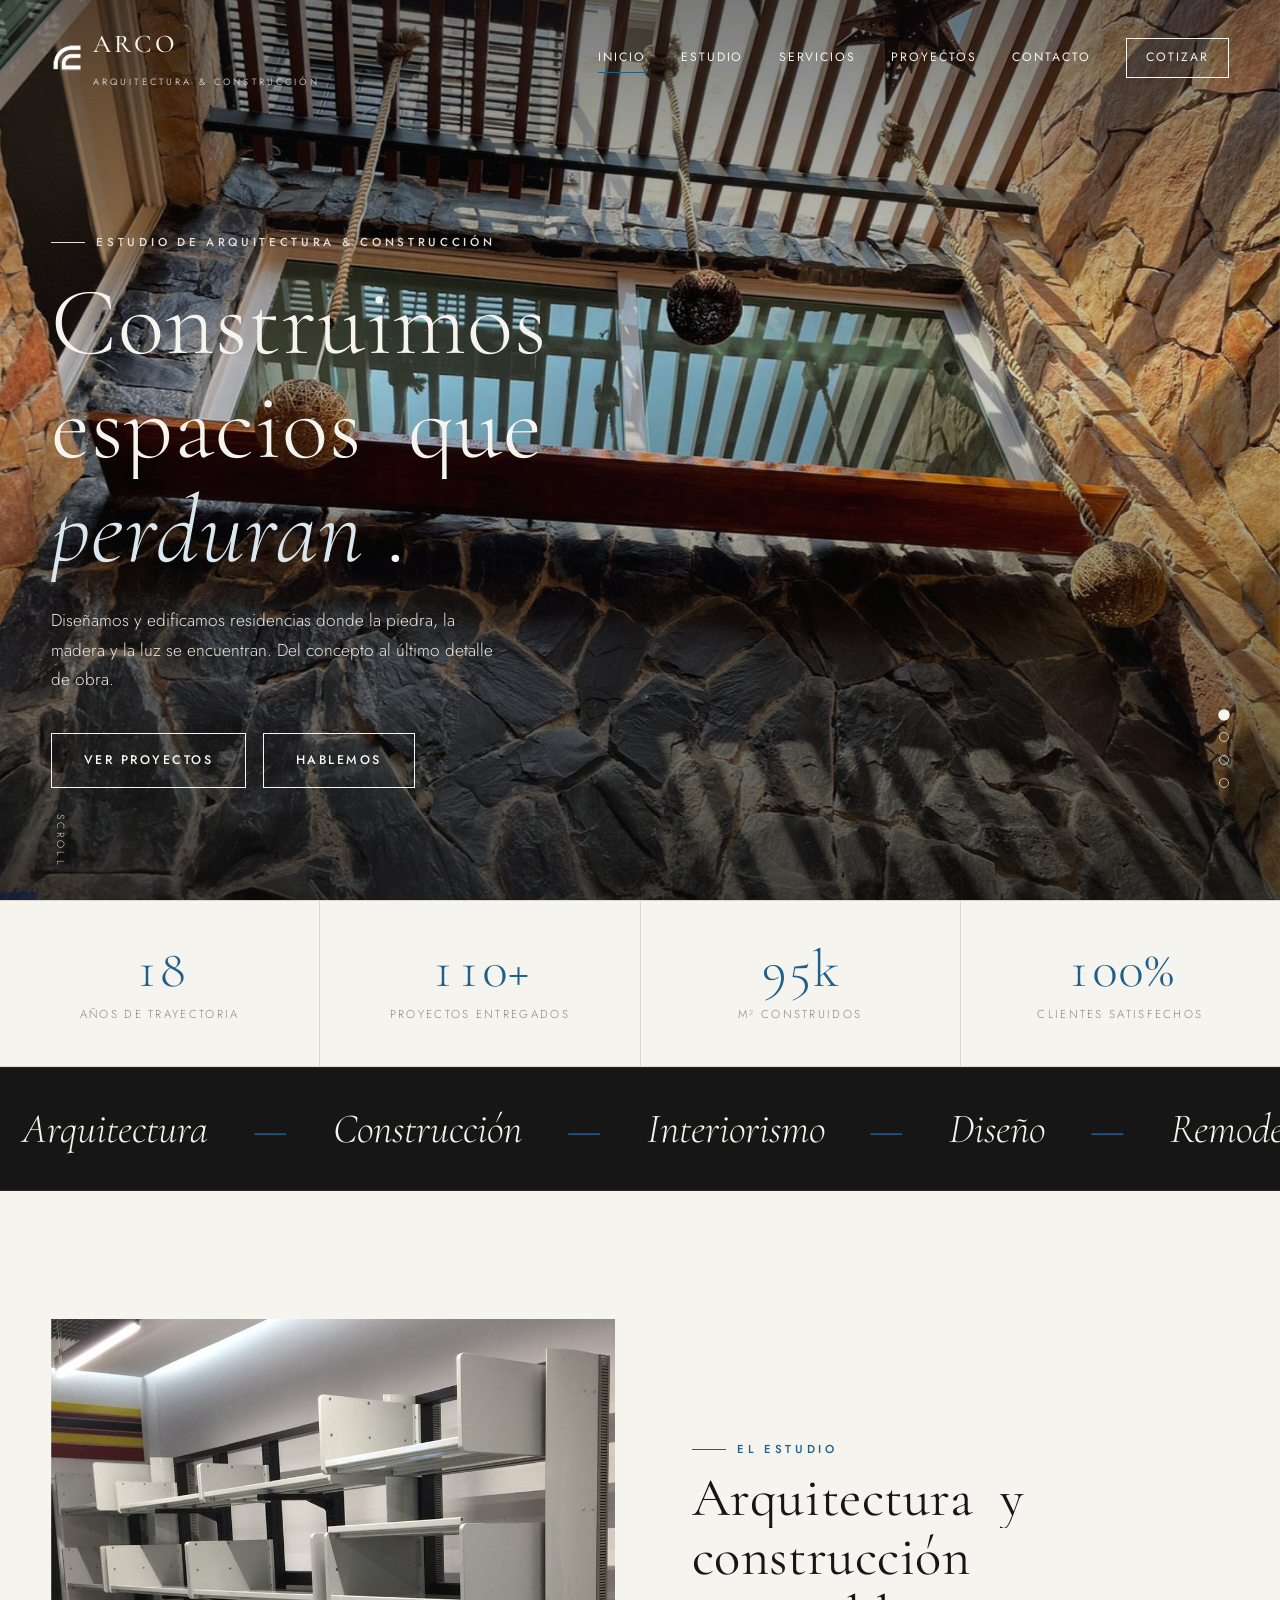
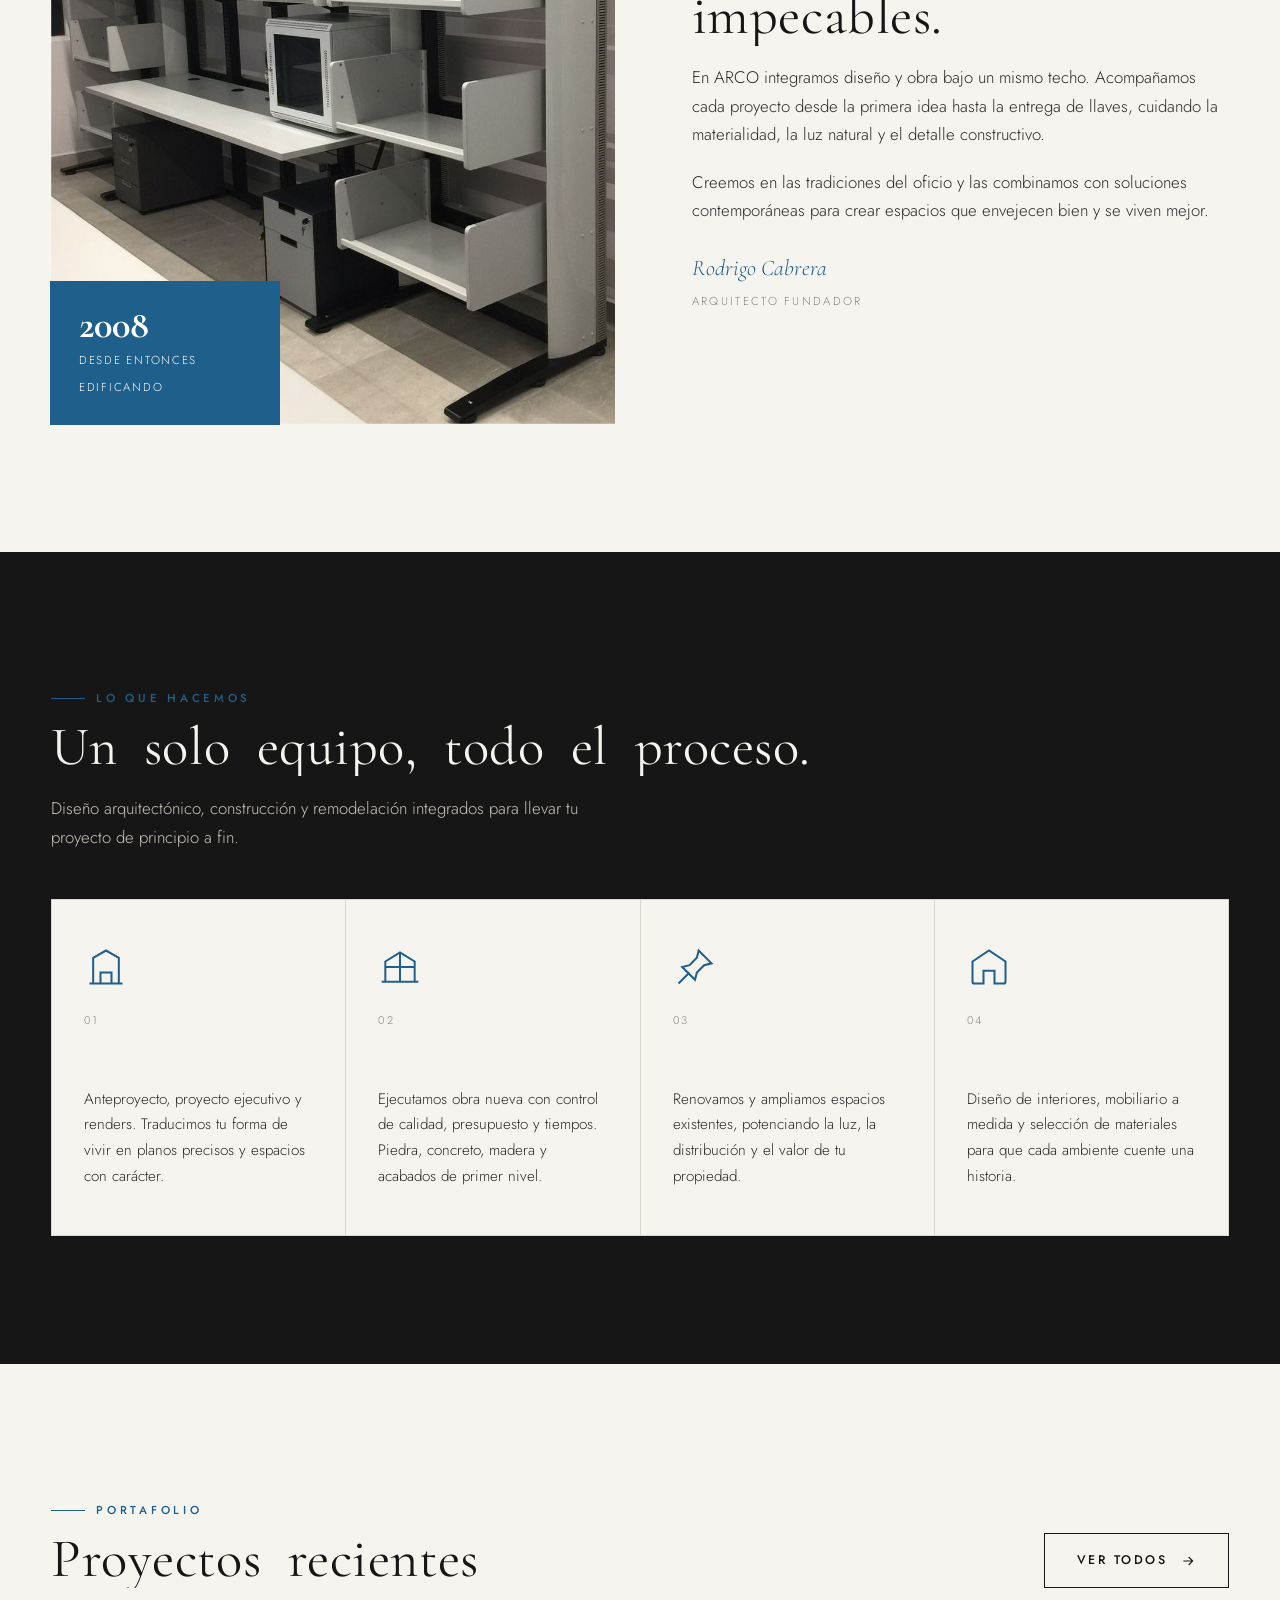
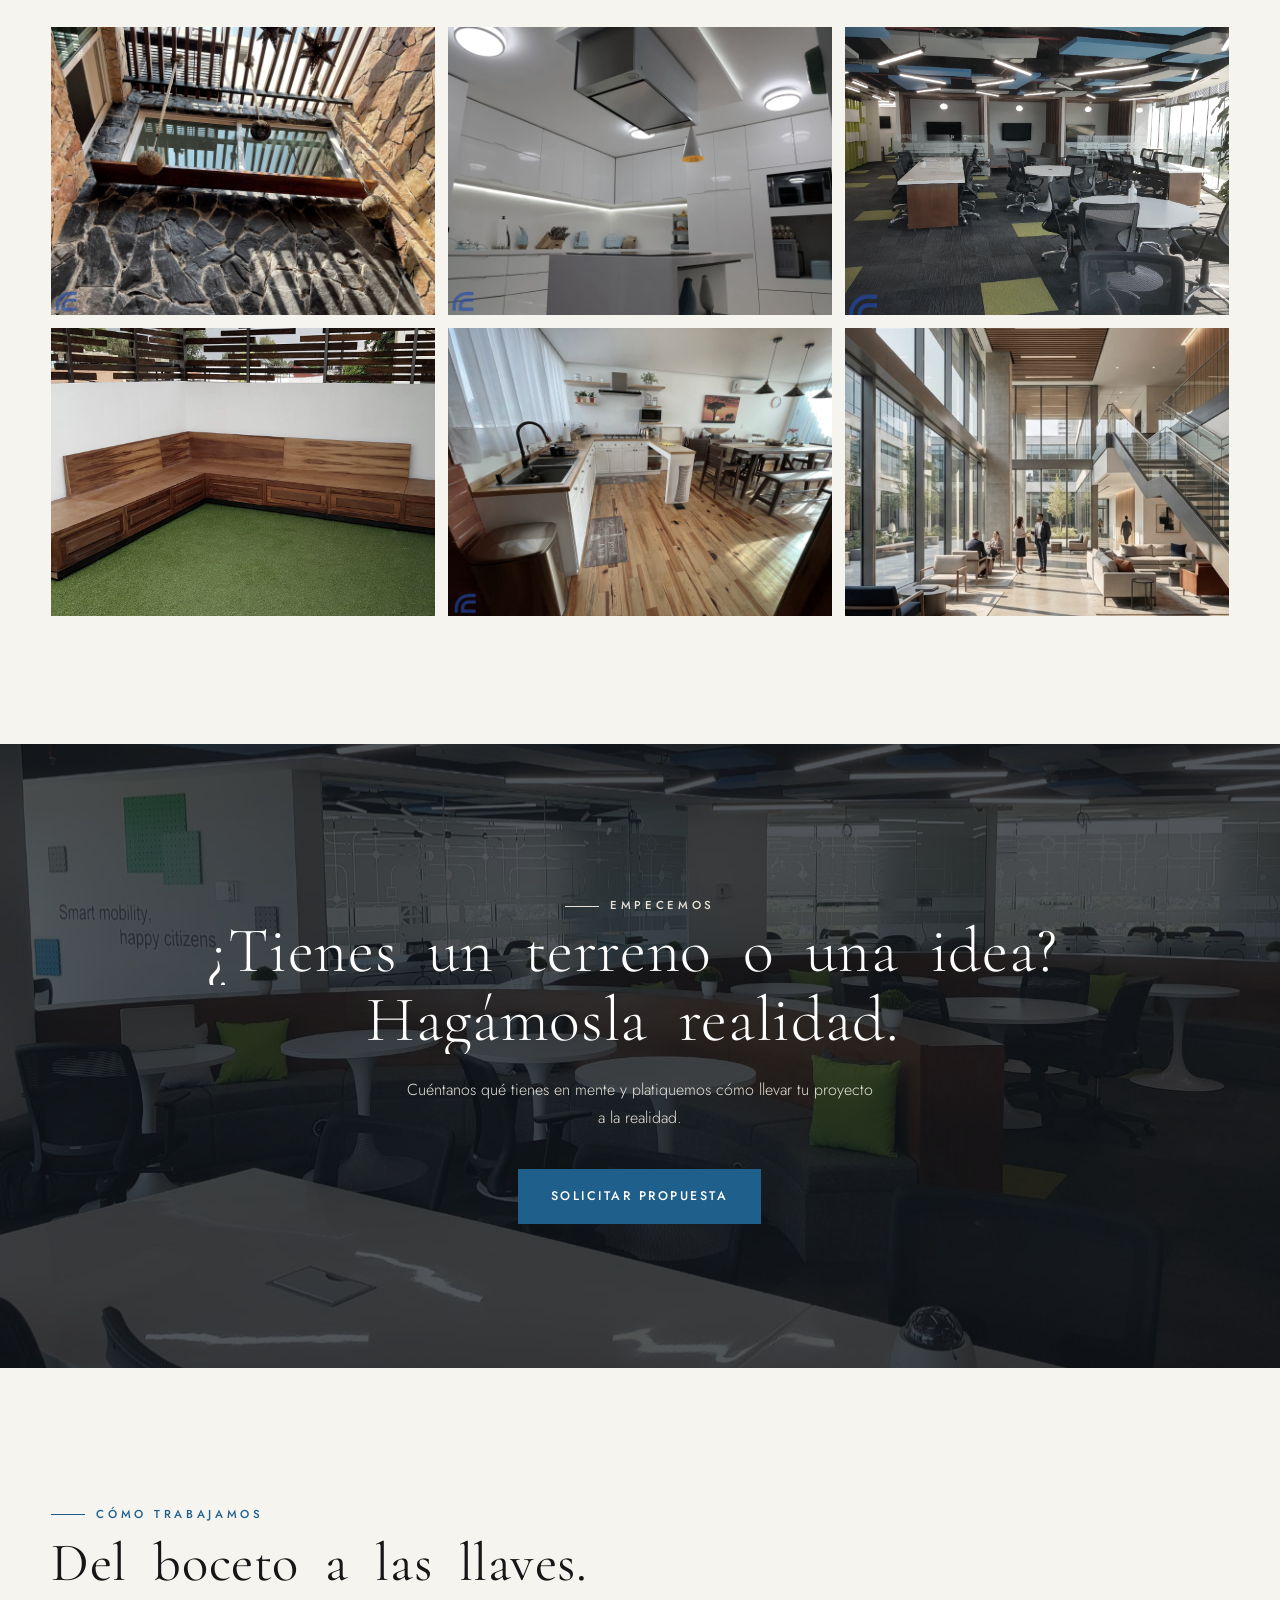
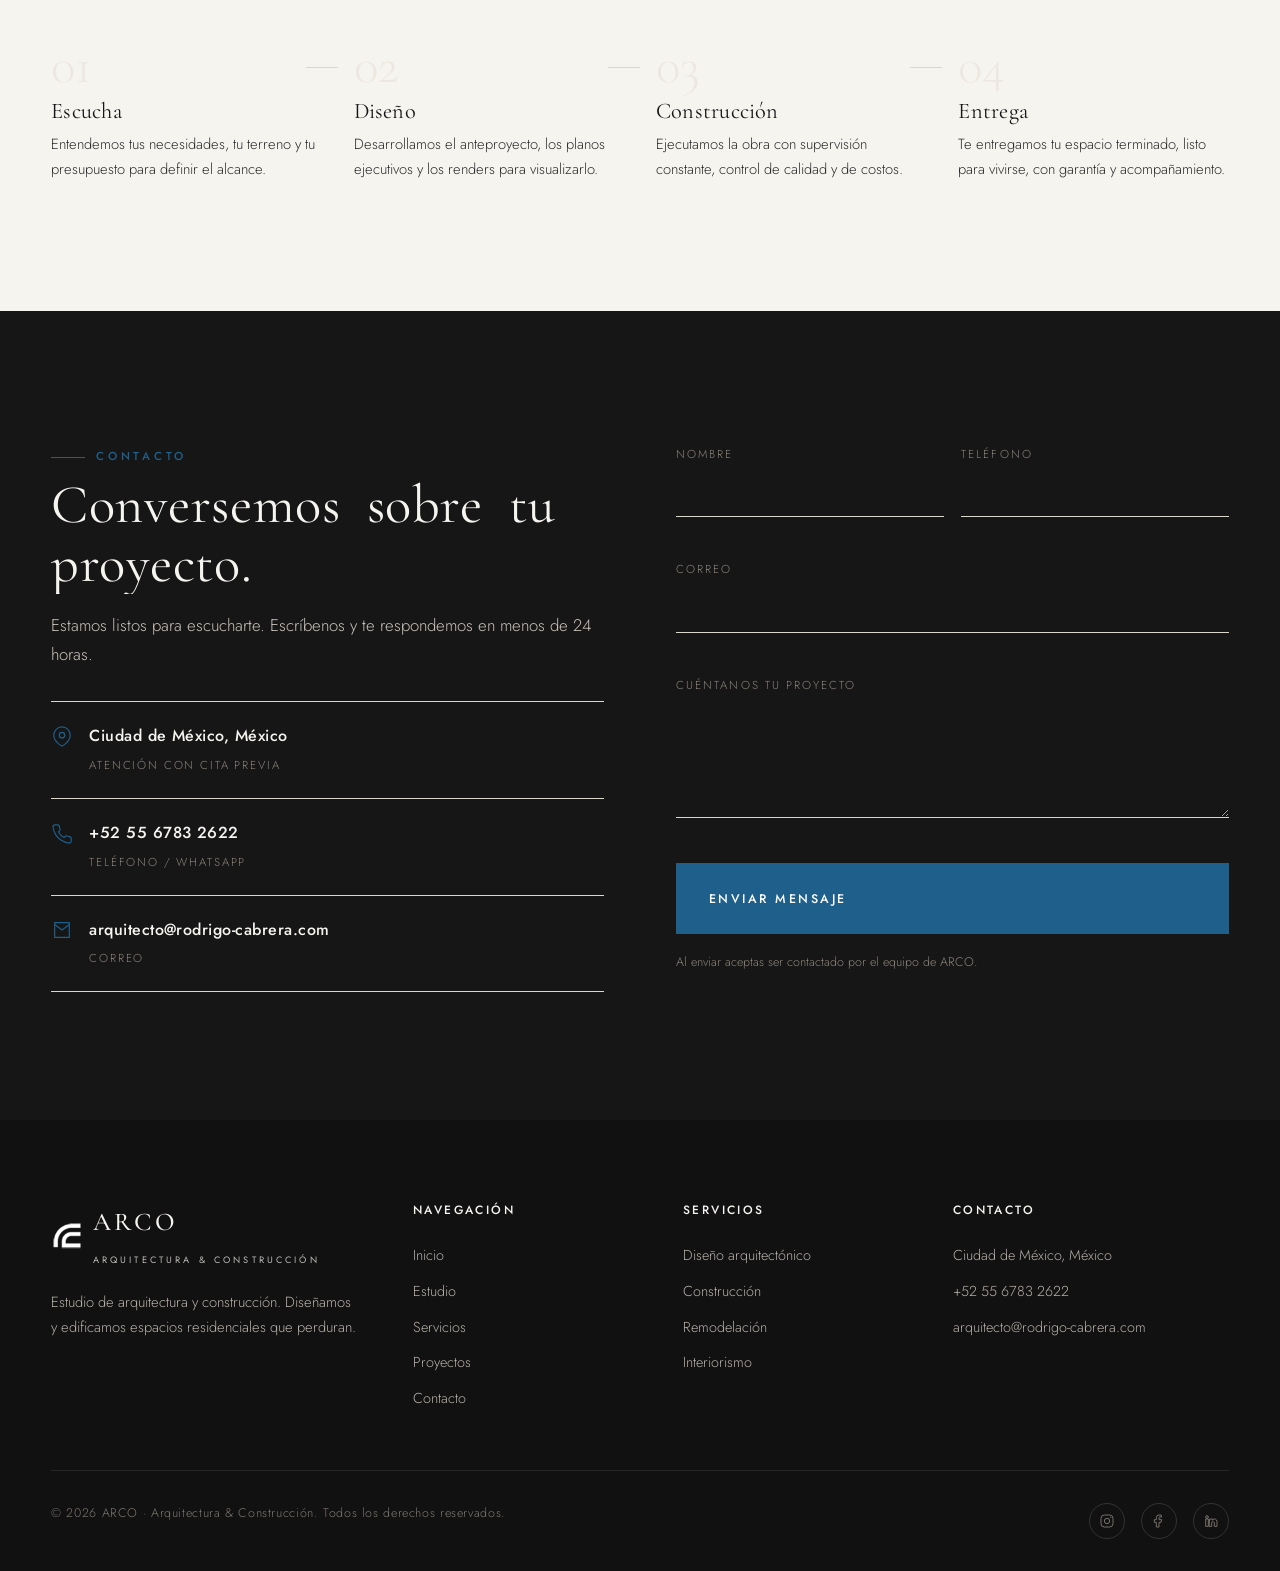
==== commit 65f145f1: "Logo real, fotos de salas, datos de contacto y ajustes de copy - Sustituye el arco SVG por el logo r" ====
--- a/index.html
+++ b/index.html
@@ -6,7 +6,7 @@
 <script>document.documentElement.className += ' js';</script>
 <title>ARCO · Arquitectura & Construcción</title>
 <meta name="description" content="ARCO — Estudio de arquitectura y construcción. Diseñamos y edificamos espacios residenciales que integran piedra, madera y luz. Del concepto a la obra terminada.">
-<link rel="icon" href="data:image/svg+xml,%3Csvg xmlns='http://www.w3.org/2000/svg' viewBox='0 0 40 40'%3E%3Cg fill='none' stroke='%231f5f8b' stroke-width='2.6'%3E%3Cpath d='M4 37V20a16 16 0 0132 0v17'/%3E%3Cpath d='M13 37V23a7 7 0 0114 0v14'/%3E%3C/g%3E%3C/svg%3E">
+<link rel="icon" href="assets/img/favicon.png">
 <link rel="preconnect" href="https://fonts.googleapis.com">
 <link rel="preconnect" href="https://fonts.gstatic.com" crossorigin>
 <link rel="stylesheet" href="assets/css/style.css">
@@ -26,10 +26,7 @@
 <header class="site-header">
   <div class="wrap nav">
     <a href="index.html" class="brand" aria-label="ARCO inicio">
-      <svg class="brand__mark" viewBox="0 0 40 40" fill="none" aria-hidden="true">
-        <path d="M4 37V20a16 16 0 0132 0v17" stroke="currentColor" stroke-width="2.6"/>
-        <path d="M13 37V23a7 7 0 0114 0v14" stroke="currentColor" stroke-width="2.6"/>
-      </svg>
+      <img class="brand__mark" src="assets/img/logo.png" alt="" aria-hidden="true">
       <span>
         <span class="brand__name">ARCO</span><br>
         <span class="brand__sub">Arquitectura &amp; Construcción</span>
@@ -82,7 +79,7 @@
 <!-- ============ STATS ============ -->
 <section class="stats" aria-label="Cifras del estudio">
   <div class="stat reveal"><div class="stat__num" data-count="18">0</div><div class="stat__label">Años de trayectoria</div></div>
-  <div class="stat reveal" data-d="1"><div class="stat__num" data-count="140" data-suffix="+">0</div><div class="stat__label">Proyectos entregados</div></div>
+  <div class="stat reveal" data-d="1"><div class="stat__num" data-count="110" data-suffix="+">0</div><div class="stat__label">Proyectos entregados</div></div>
   <div class="stat reveal" data-d="2"><div class="stat__num" data-count="95" data-suffix="k">0</div><div class="stat__label">m² construidos</div></div>
   <div class="stat reveal" data-d="3"><div class="stat__num" data-count="100" data-suffix="%">0</div><div class="stat__label">Clientes satisfechos</div></div>
 </section>
@@ -107,7 +104,7 @@
     </div>
     <div class="split__text reveal" data-d="1">
       <span class="eyebrow">El estudio</span>
-      <h2 class="section-title" data-split>Arquitectura honesta, construcción impecable.</h2>
+      <h2 class="section-title" data-split>Arquitectura y construcción impecables.</h2>
       <p class="lead">En ARCO integramos diseño y obra bajo un mismo techo. Acompañamos cada proyecto desde la primera idea hasta la entrega de llaves, cuidando la materialidad, la luz natural y el detalle constructivo.</p>
       <p class="lead" style="margin-top:1.2rem">Creemos en las tradiciones del oficio y las combinamos con soluciones contemporáneas para crear espacios que envejecen bien y se viven mejor.</p>
       <p class="signature">Rodrigo Cabrera
@@ -122,7 +119,7 @@
   <div class="wrap">
     <span class="eyebrow">Lo que hacemos</span>
     <h2 class="section-title" data-split>Un solo equipo, todo el proceso.</h2>
-    <p class="lead">Diseño arquitectónico, construcción y remodelación integrados para que tu proyecto avance sin fricciones.</p>
+    <p class="lead">Diseño arquitectónico, construcción y remodelación integrados para llevar tu proyecto de principio a fin.</p>
 
     <div class="grid-services">
       <article class="service reveal">
@@ -206,7 +203,7 @@
   <div class="wrap">
     <span class="eyebrow hero__eyebrow" style="justify-content:center">Empecemos</span>
     <h2 data-split>¿Tienes un terreno o una idea?<br>Hagámosla realidad.</h2>
-    <p>Cuéntanos qué imaginas. Preparamos una propuesta de diseño y presupuesto sin compromiso.</p>
+    <p>Cuéntanos qué tienes en mente y platiquemos cómo llevar tu proyecto a la realidad.</p>
     <a href="#contacto" class="btn btn--solid">Solicitar propuesta</a>
   </div>
 </section>
@@ -235,15 +232,15 @@
       <ul class="contact__info">
         <li>
           <span class="ico"><svg viewBox="0 0 24 24"><path d="M21 10c0 7-9 12-9 12s-9-5-9-12a9 9 0 0118 0z"/><circle cx="12" cy="10" r="3"/></svg></span>
-          <div><b>Ciudad de México, México</b><small>Oficina · con cita previa</small></div>
+          <div><b>Ciudad de México, México</b><small>Atención con cita previa</small></div>
         </li>
         <li>
           <span class="ico"><svg viewBox="0 0 24 24"><path d="M22 16.9v3a2 2 0 01-2.2 2 19.8 19.8 0 01-8.6-3 19.5 19.5 0 01-6-6 19.8 19.8 0 01-3-8.6A2 2 0 014.1 2h3a2 2 0 012 1.7c.1.9.4 1.8.7 2.7a2 2 0 01-.5 2.1L8.1 9.9a16 16 0 006 6l1.4-1.2a2 2 0 012.1-.5c.9.3 1.8.6 2.7.7a2 2 0 011.7 2z"/></svg></span>
-          <div><b>+52 55 0000 0000</b><small>Teléfono / WhatsApp</small></div>
+          <div><b>+52 55 6783 2622</b><small>Teléfono / WhatsApp</small></div>
         </li>
         <li>
           <span class="ico"><svg viewBox="0 0 24 24"><path d="M4 4h16v16H4z"/><path d="M4 6l8 6 8-6"/></svg></span>
-          <div><b>contacto@arco-rc.com</b><small>Correo</small></div>
+          <div><b>arquitecto@rodrigo-cabrera.com</b><small>Correo</small></div>
         </li>
       </ul>
     </div>
@@ -267,10 +264,7 @@
     <div class="footer__top">
       <div class="footer__brand">
         <a href="index.html" class="brand">
-          <svg class="brand__mark" viewBox="0 0 40 40" fill="none" aria-hidden="true">
-            <path d="M4 37V20a16 16 0 0132 0v17" stroke="currentColor" stroke-width="2.6"/>
-            <path d="M13 37V23a7 7 0 0114 0v14" stroke="currentColor" stroke-width="2.6"/>
-          </svg>
+          <img class="brand__mark" src="assets/img/logo.png" alt="" aria-hidden="true">
           <span><span class="brand__name">ARCO</span><br><span class="brand__sub">Arquitectura &amp; Construcción</span></span>
         </a>
         <p>Estudio de arquitectura y construcción. Diseñamos y edificamos espacios residenciales que perduran.</p>
@@ -298,8 +292,8 @@
         <h4>Contacto</h4>
         <ul class="footer__links">
           <li>Ciudad de México, México</li>
-          <li><a href="tel:+525500000000">+52 55 0000 0000</a></li>
-          <li><a href="mailto:contacto@arco-rc.com">contacto@arco-rc.com</a></li>
+          <li><a href="tel:+525567832622">+52 55 6783 2622</a></li>
+          <li><a href="mailto:arquitecto@rodrigo-cabrera.com">arquitecto@rodrigo-cabrera.com</a></li>
         </ul>
       </div>
     </div>
--- a/assets/css/style.css
+++ b/assets/css/style.css
@@ -88,9 +88,11 @@
   box-shadow:0 1px 0 var(--line);
 }
 .nav{display:flex;align-items:center;justify-content:space-between;gap:2rem}
-.brand{display:flex;align-items:baseline;gap:.55rem;color:var(--paper);transition:color .4s}
+.brand{display:flex;align-items:center;gap:.6rem;color:var(--paper);transition:color .4s}
 .scrolled .brand,.brand.brand--ink{color:var(--ink)}
-.brand__mark{width:30px;height:30px;flex:none}
+.brand__mark{width:auto;height:30px;flex:none;transition:filter .4s var(--ease)}
+/* El logo es blanco: se oscurece cuando el header es claro (scrolled) */
+.scrolled .brand__mark{filter:brightness(0) opacity(.88)}
 .brand__name{font-family:var(--serif);font-size:1.6rem;letter-spacing:.14em;font-weight:500}
 .brand__sub{font-size:.58rem;letter-spacing:.34em;text-transform:uppercase;opacity:.75;font-weight:400}
 
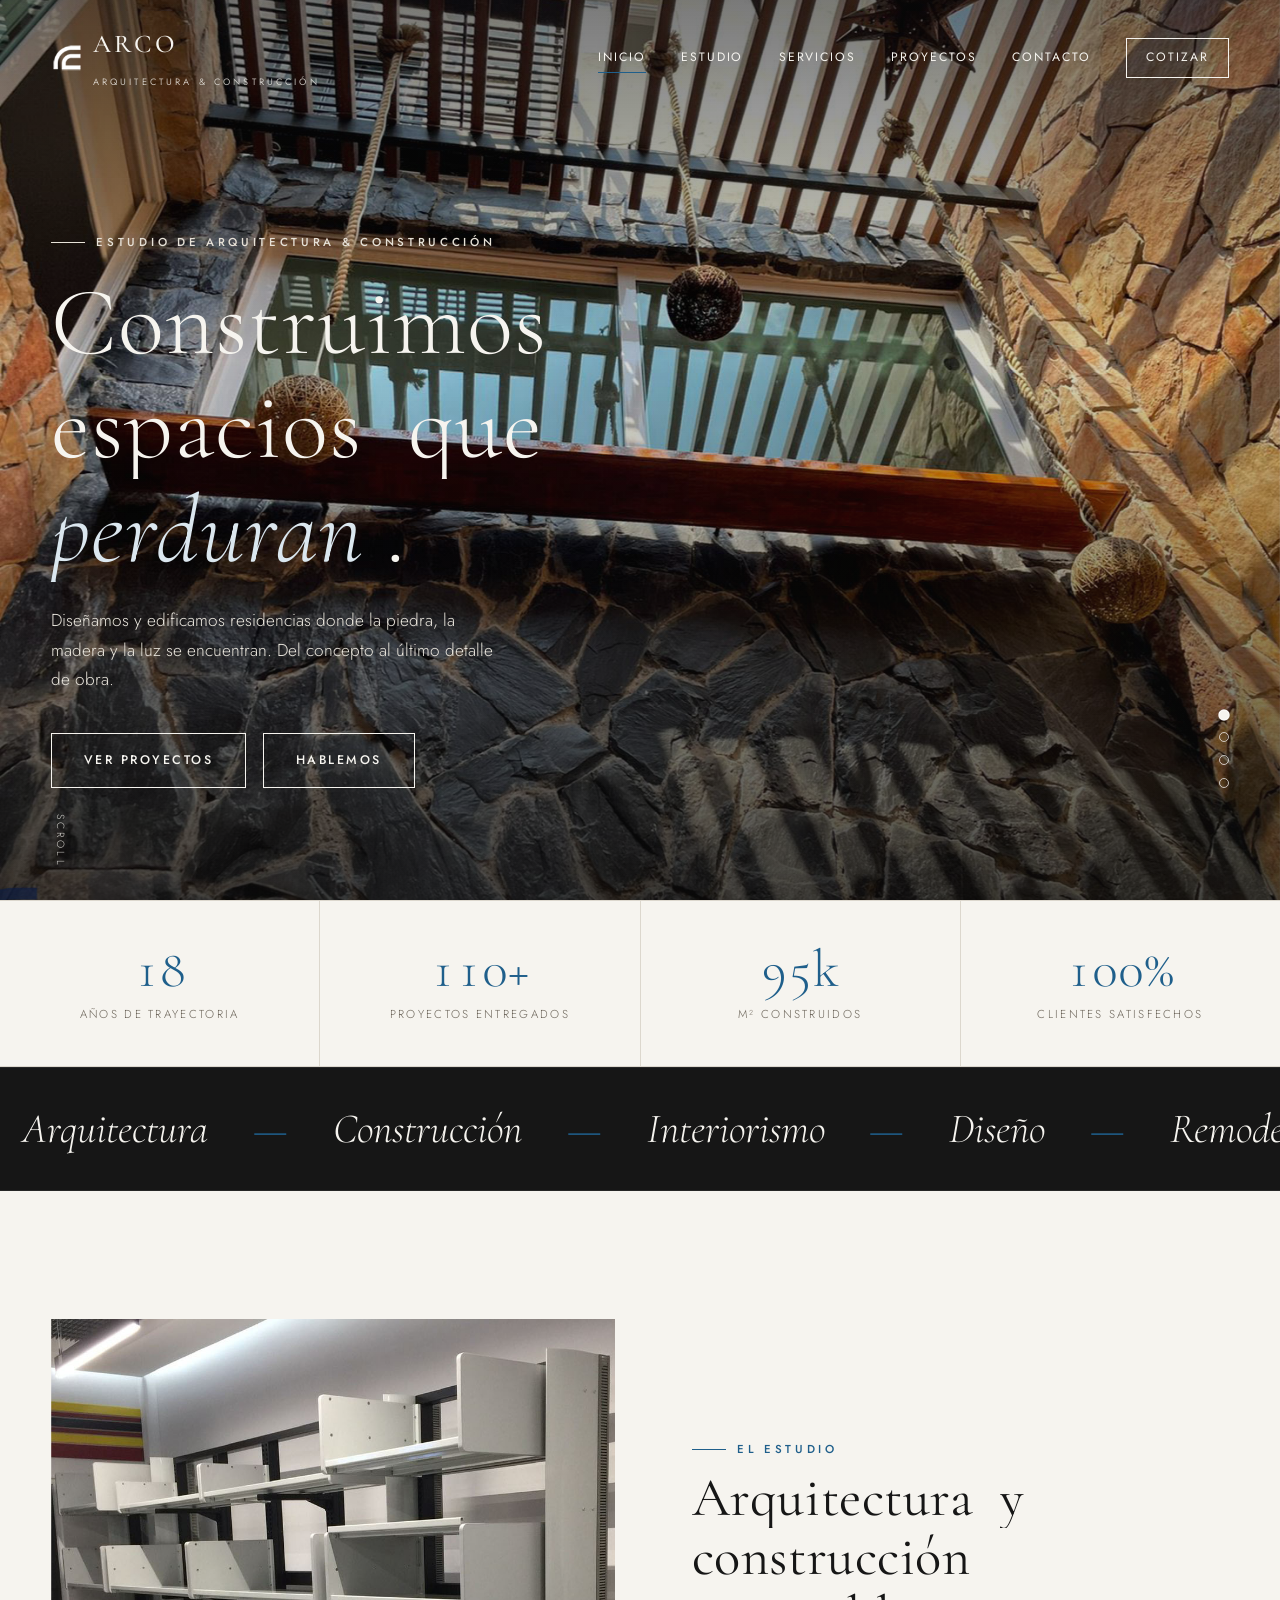
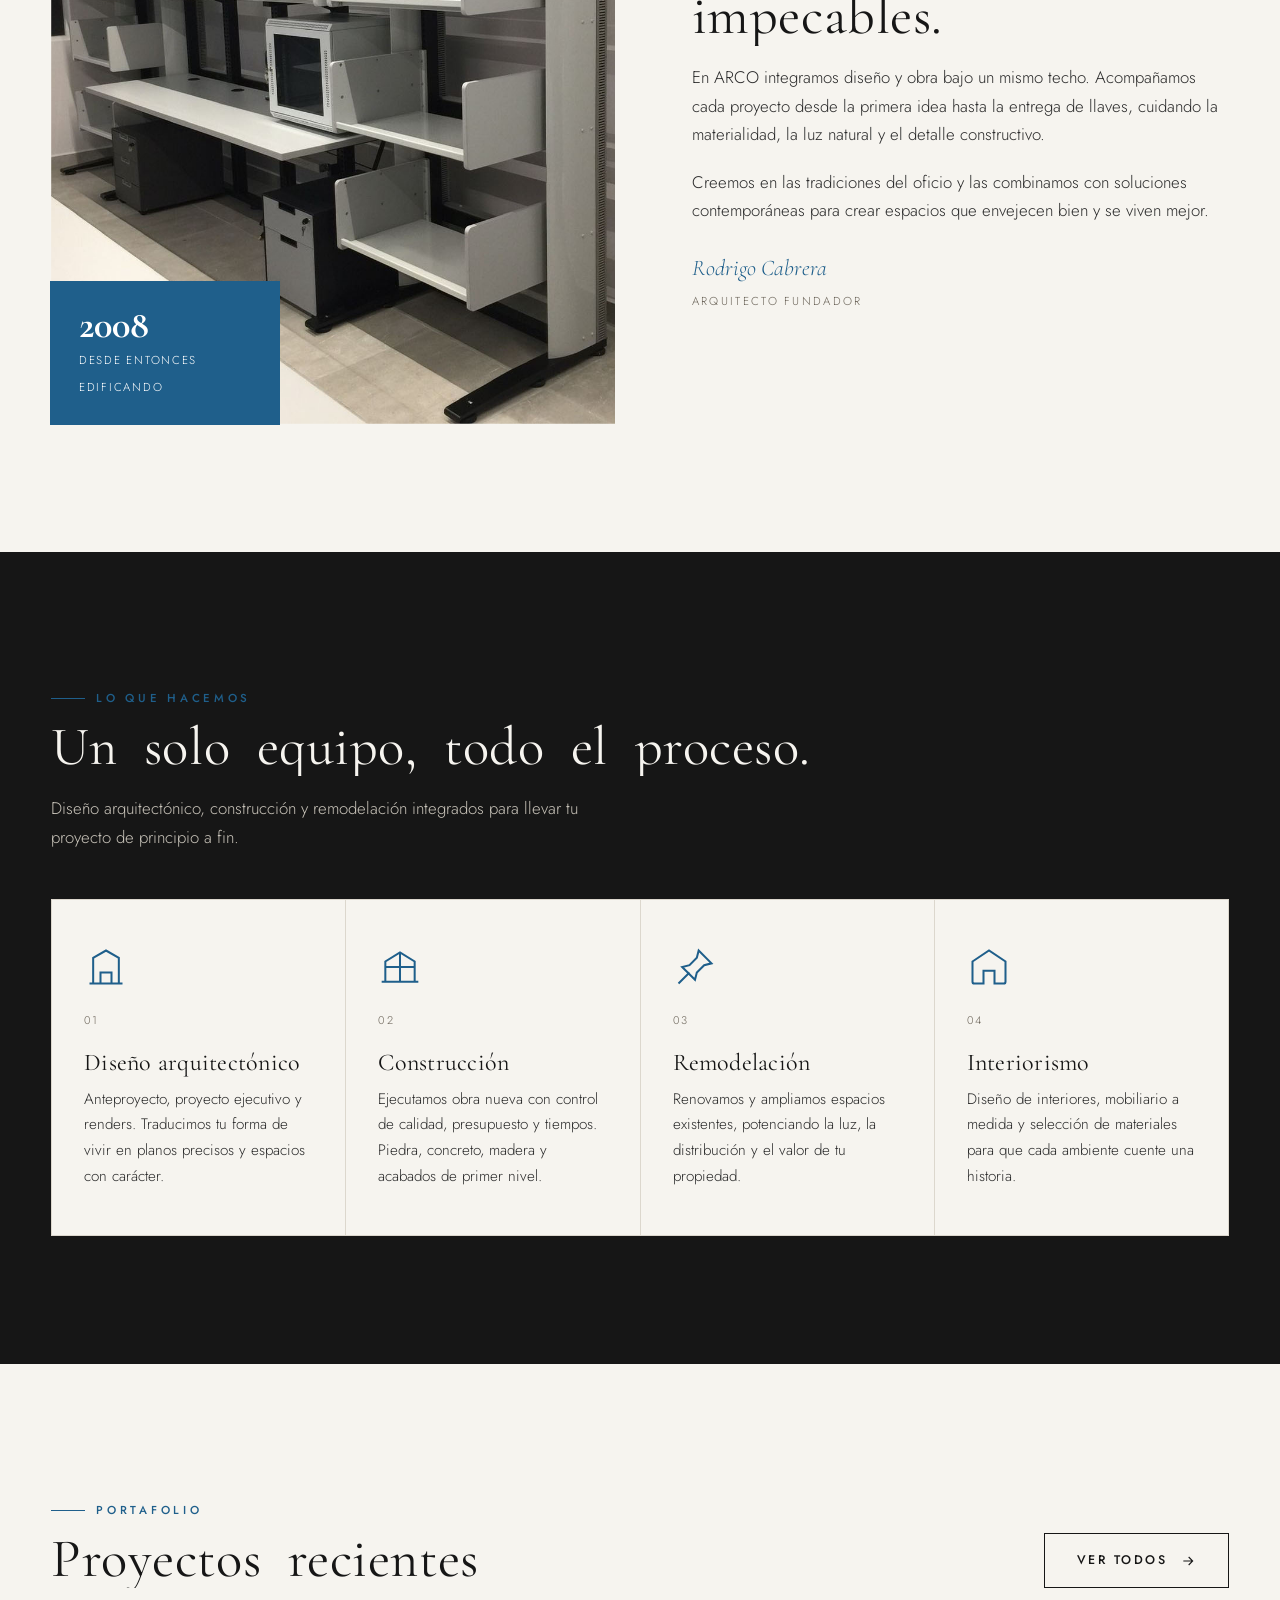
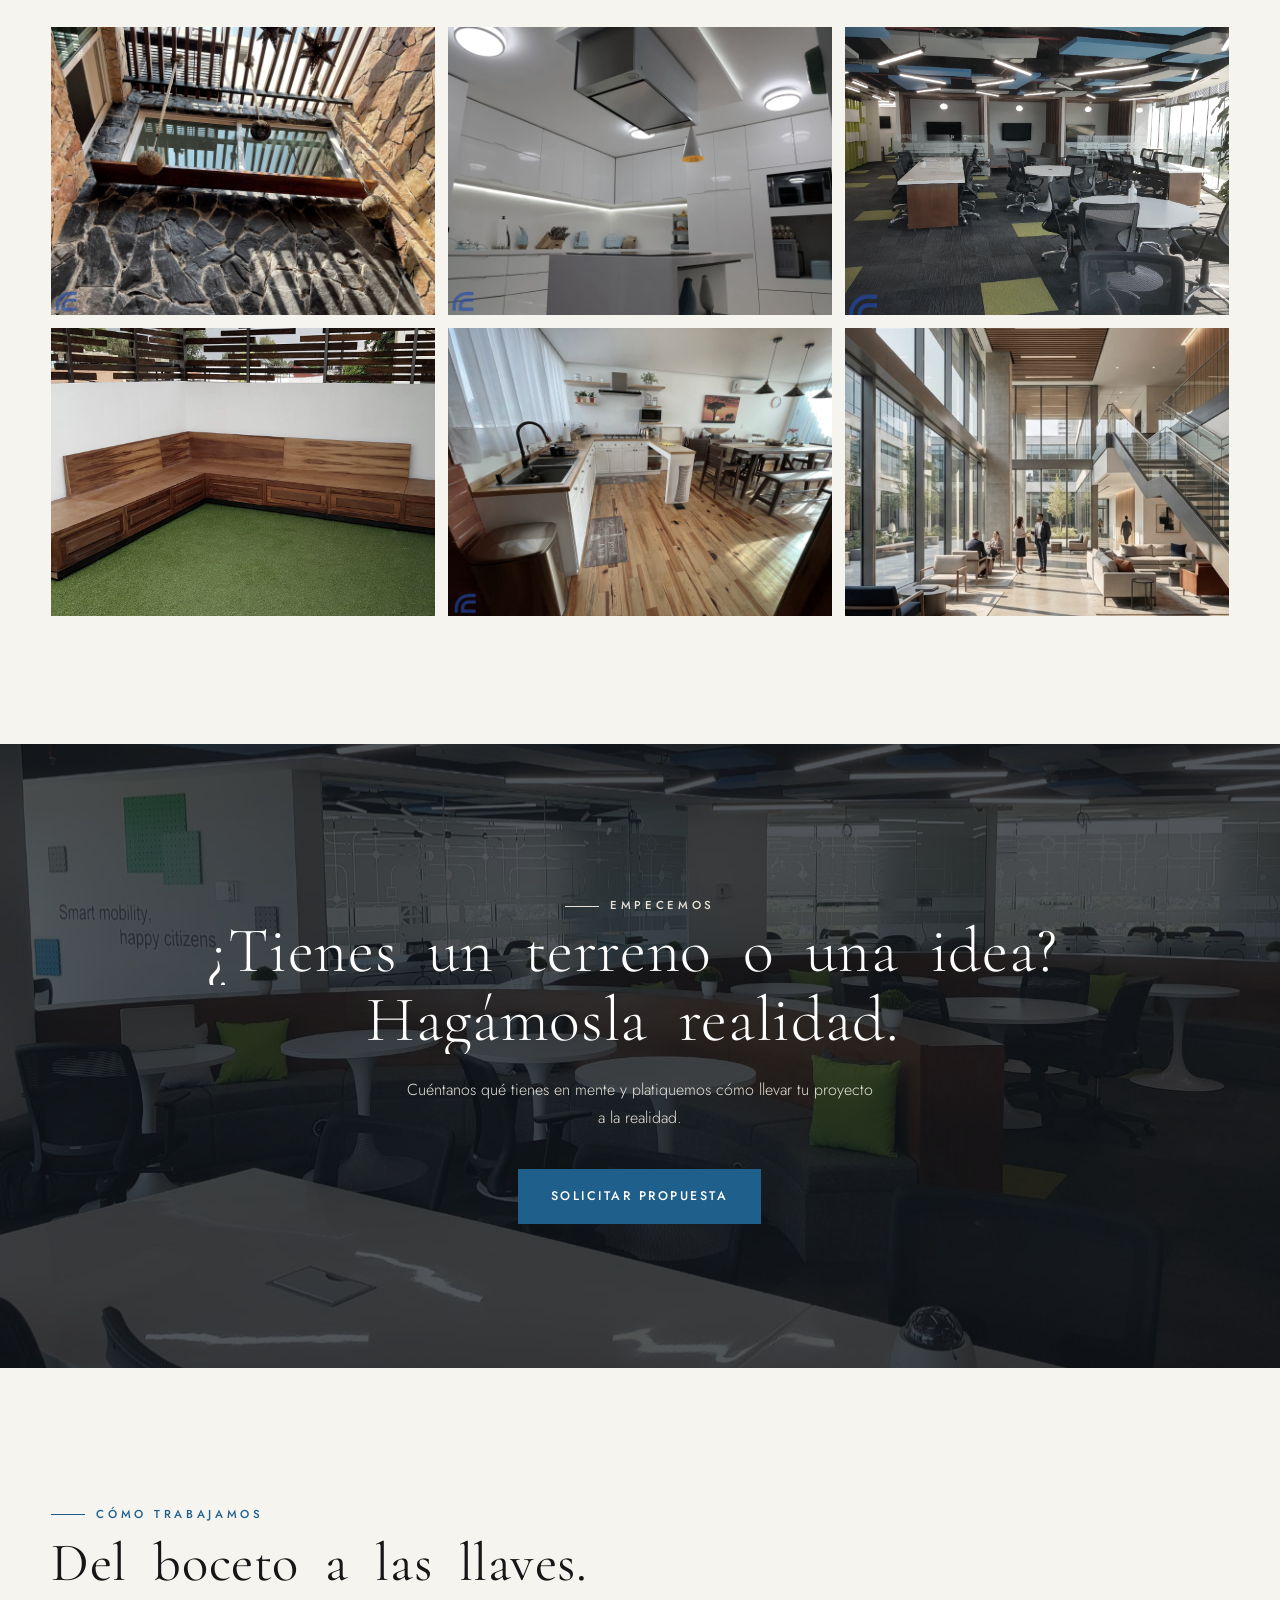
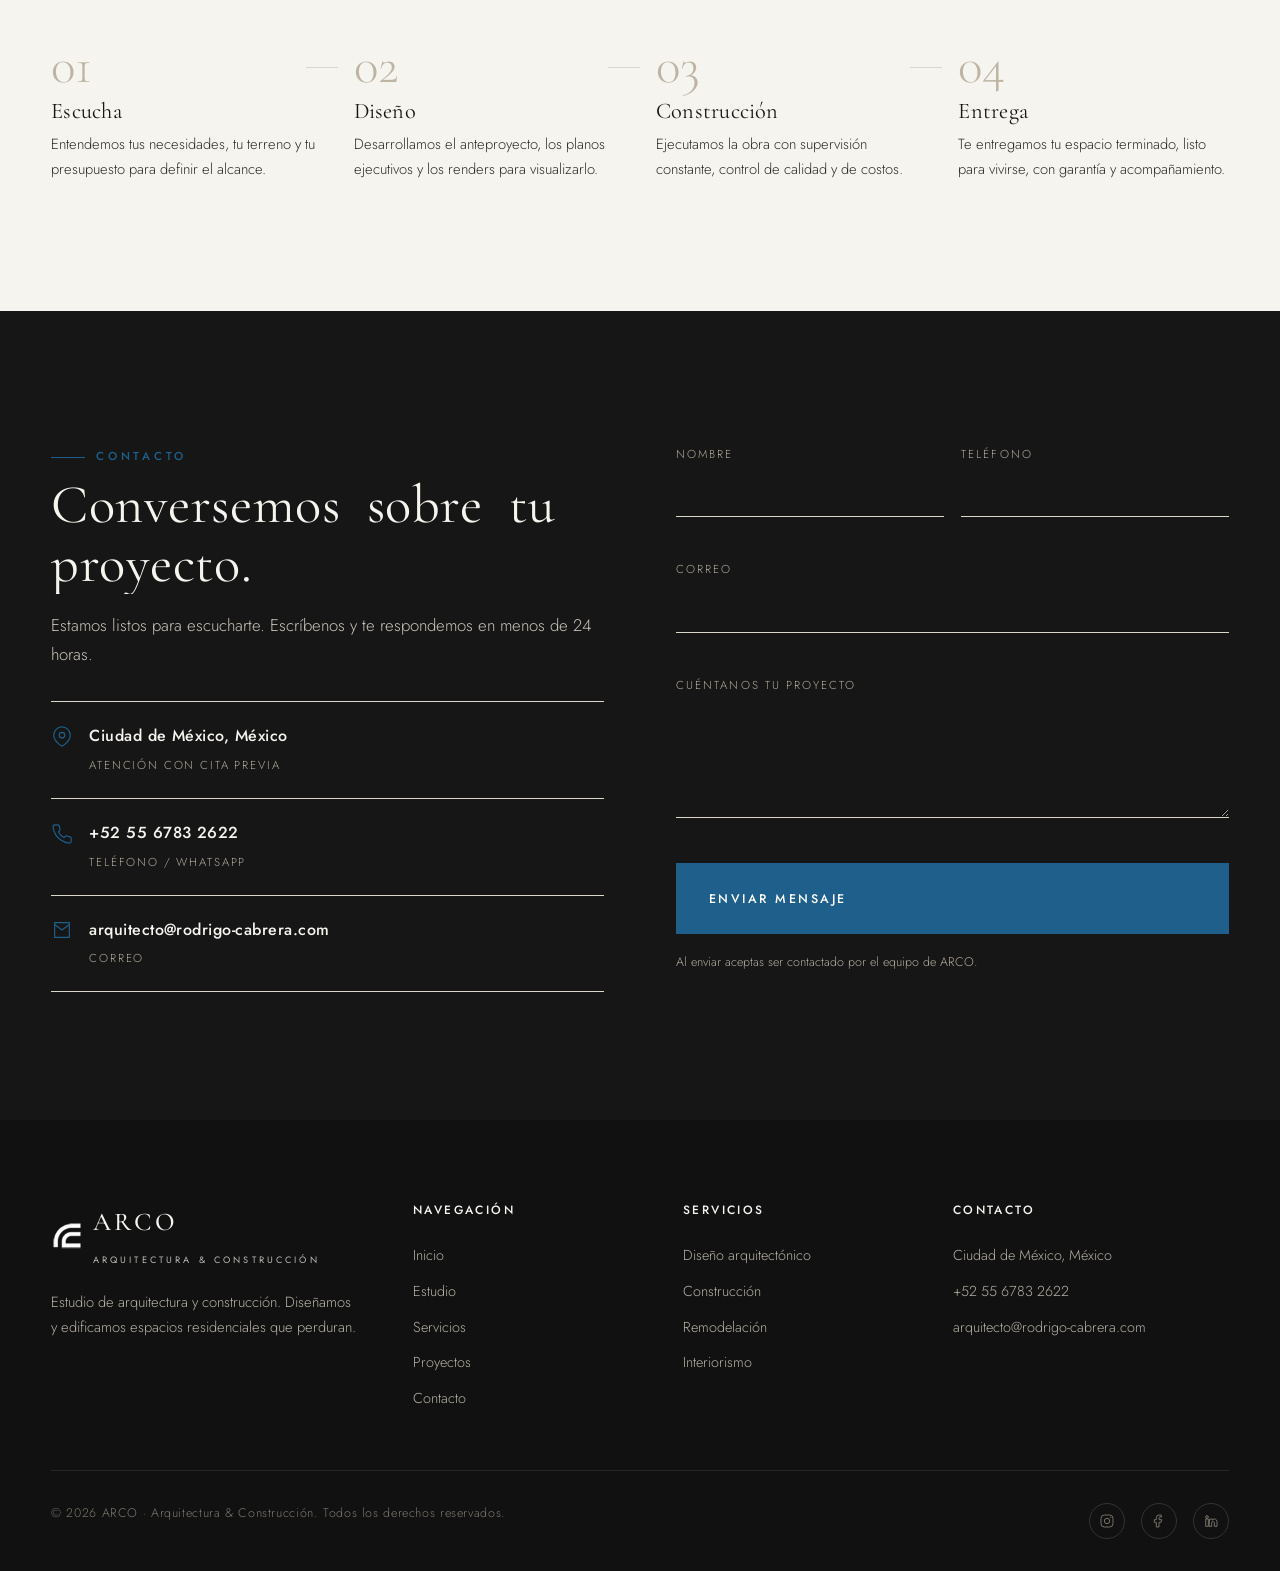
==== commit f52d9806: "Auditoría final: corrige src vacío del lightbox El <img> del lightbox tenía src="" (provoca una peti" ====
--- a/index.html
+++ b/index.html
@@ -313,7 +313,7 @@
   <button class="lb-btn lb-close" aria-label="Cerrar">&times;</button>
   <button class="lb-btn lb-prev" aria-label="Anterior">&#8249;</button>
   <button class="lb-btn lb-next" aria-label="Siguiente">&#8250;</button>
-  <img src="" alt="">
+  <img alt="Proyecto ARCO ampliado">
   <div class="lb-cap"></div>
 </div>
 
--- a/assets/css/style.css
+++ b/assets/css/style.css
@@ -12,7 +12,7 @@
   --ink-soft:#2b2b2b;
   --paper:#f6f4ef;        /* blanco cálido */
   --paper-2:#ece8e0;
-  --stone:#8c857a;        /* neutro piedra */
+  --stone:#6b6459;        /* neutro piedra (oscurecido para mejor legibilidad) */
   --line:#dcd7cd;
   --accent:#1f5f8b;       /* azul de la marca */
   --accent-deep:#164863;
@@ -177,7 +177,7 @@
 .service:hover{background:var(--white)}
 .service__ico{width:44px;height:44px;color:var(--accent);margin-bottom:1.4rem}
 .service__ico svg{width:100%;height:100%;stroke:currentColor;fill:none;stroke-width:1.1}
-.service h3{font-size:1.5rem;margin-bottom:.7rem}
+.service h3{font-size:1.5rem;margin-bottom:.7rem;color:var(--ink)}
 .service p{font-size:.95rem;color:var(--ink-soft)}
 .service__n{font-size:.7rem;letter-spacing:.2em;color:var(--stone);display:block;margin-bottom:1.2rem}
 
@@ -224,7 +224,7 @@
    ========================================================= */
 .steps{display:grid;grid-template-columns:repeat(4,1fr);gap:2rem;margin-top:3rem}
 .step{position:relative}
-.step__n{font-family:var(--serif);font-size:3.2rem;color:var(--paper-2);line-height:1}
+.step__n{font-family:var(--serif);font-size:3.2rem;color:#bdb4a4;line-height:1}
 .section--dark .step__n{color:#333}
 .step h3{font-size:1.4rem;margin:.4rem 0 .6rem}
 .step p{font-size:.92rem;color:var(--ink-soft)}
@@ -254,6 +254,12 @@
 .field input:focus,.field textarea:focus{outline:none;border-color:var(--accent)}
 .field label{font-size:.72rem;letter-spacing:.18em;text-transform:uppercase;color:var(--stone)}
 .form__note{font-size:.78rem;color:var(--stone)}
+/* Contacto sobre sección oscura: texto legible (evita oscuro-sobre-oscuro) */
+.section--dark .field input,
+.section--dark .field textarea{color:var(--paper)}
+.section--dark .field label,
+.section--dark .form__note,
+.section--dark .contact__info small{color:#b3ac9f}
 
 /* =========================================================
    FOOTER
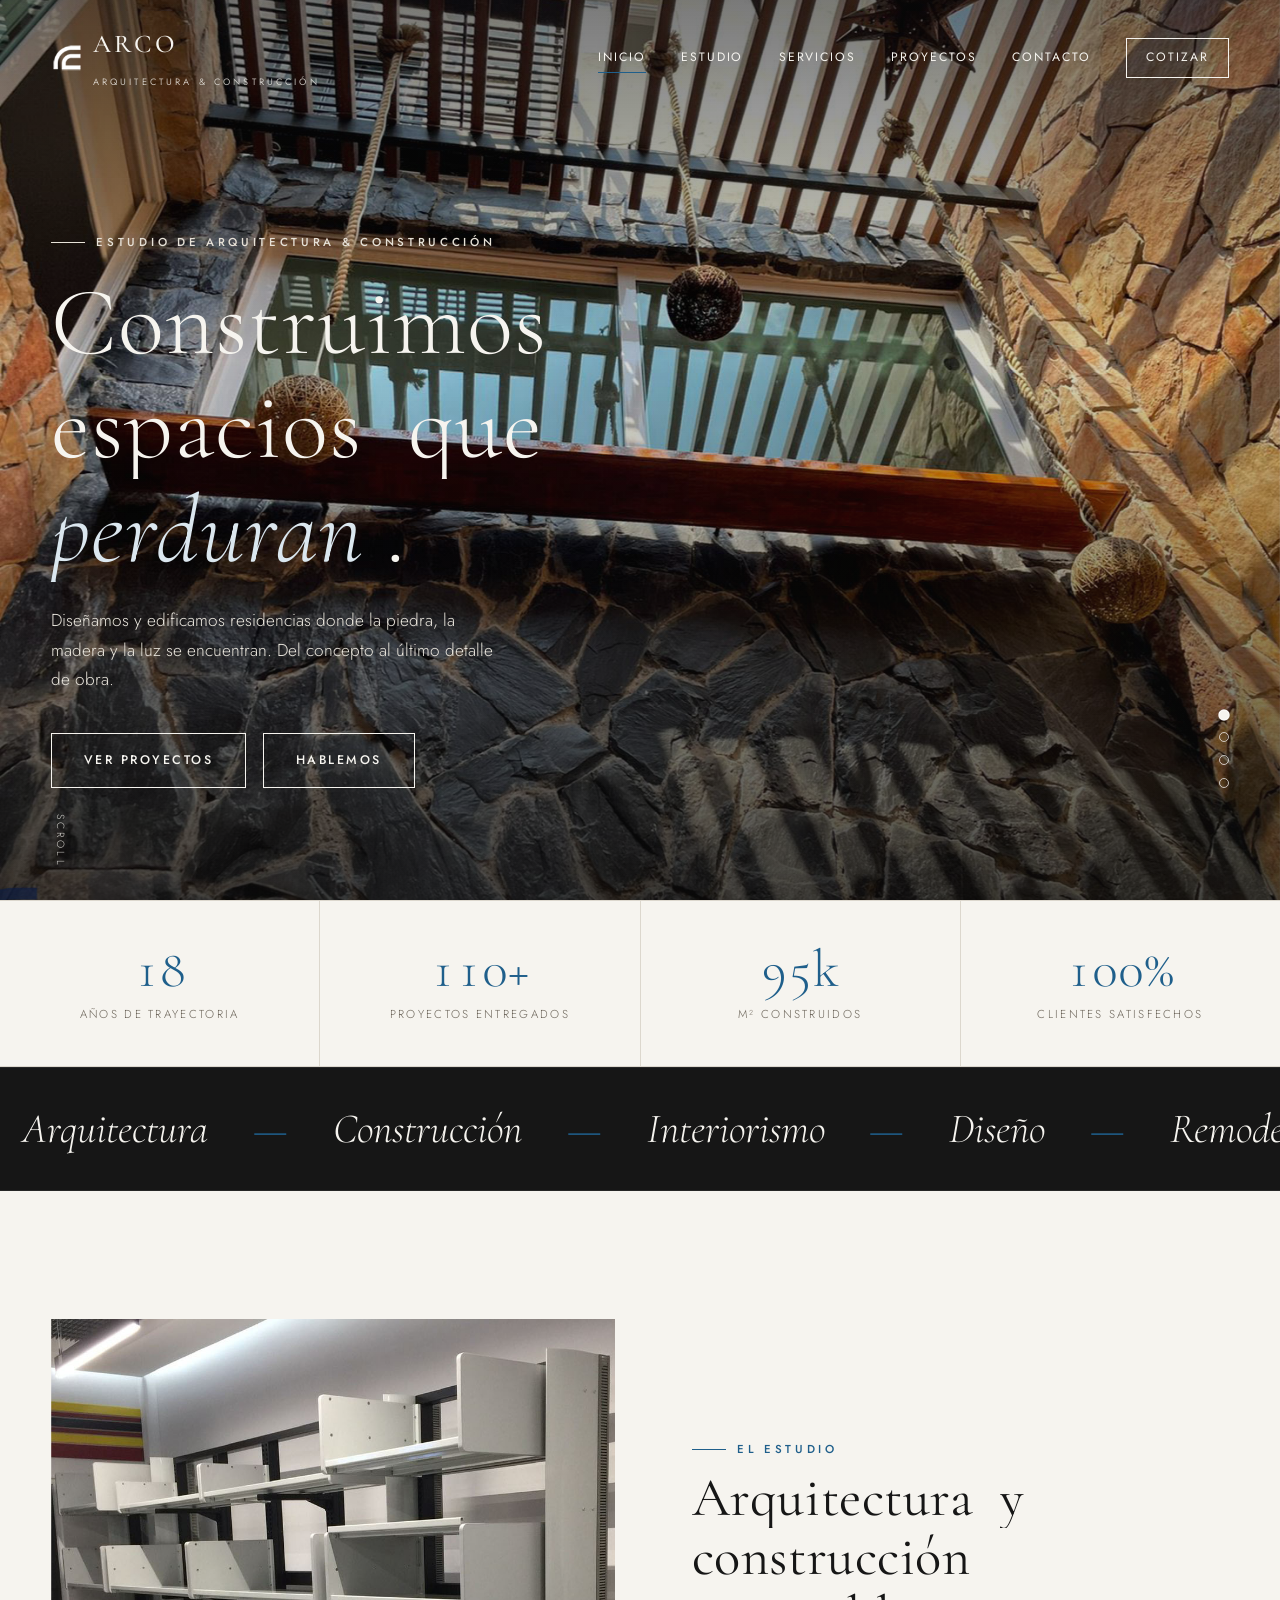
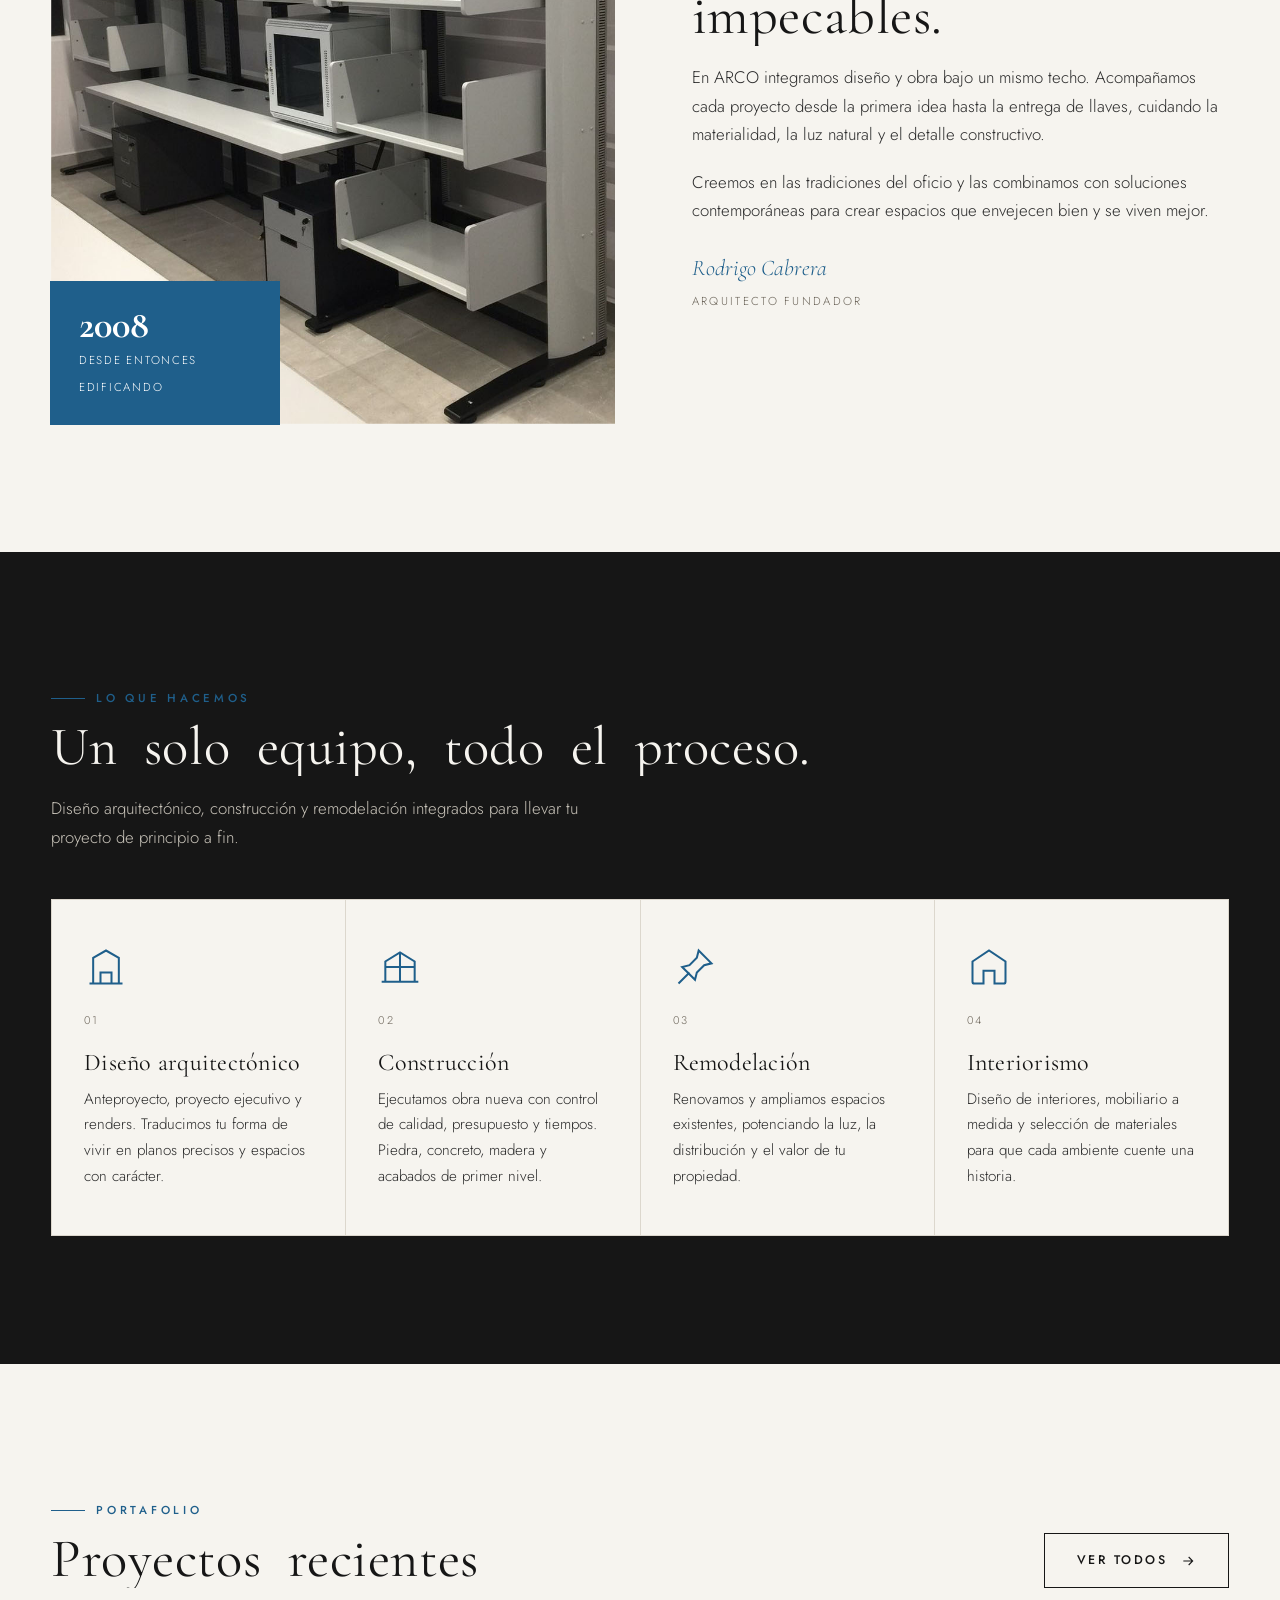
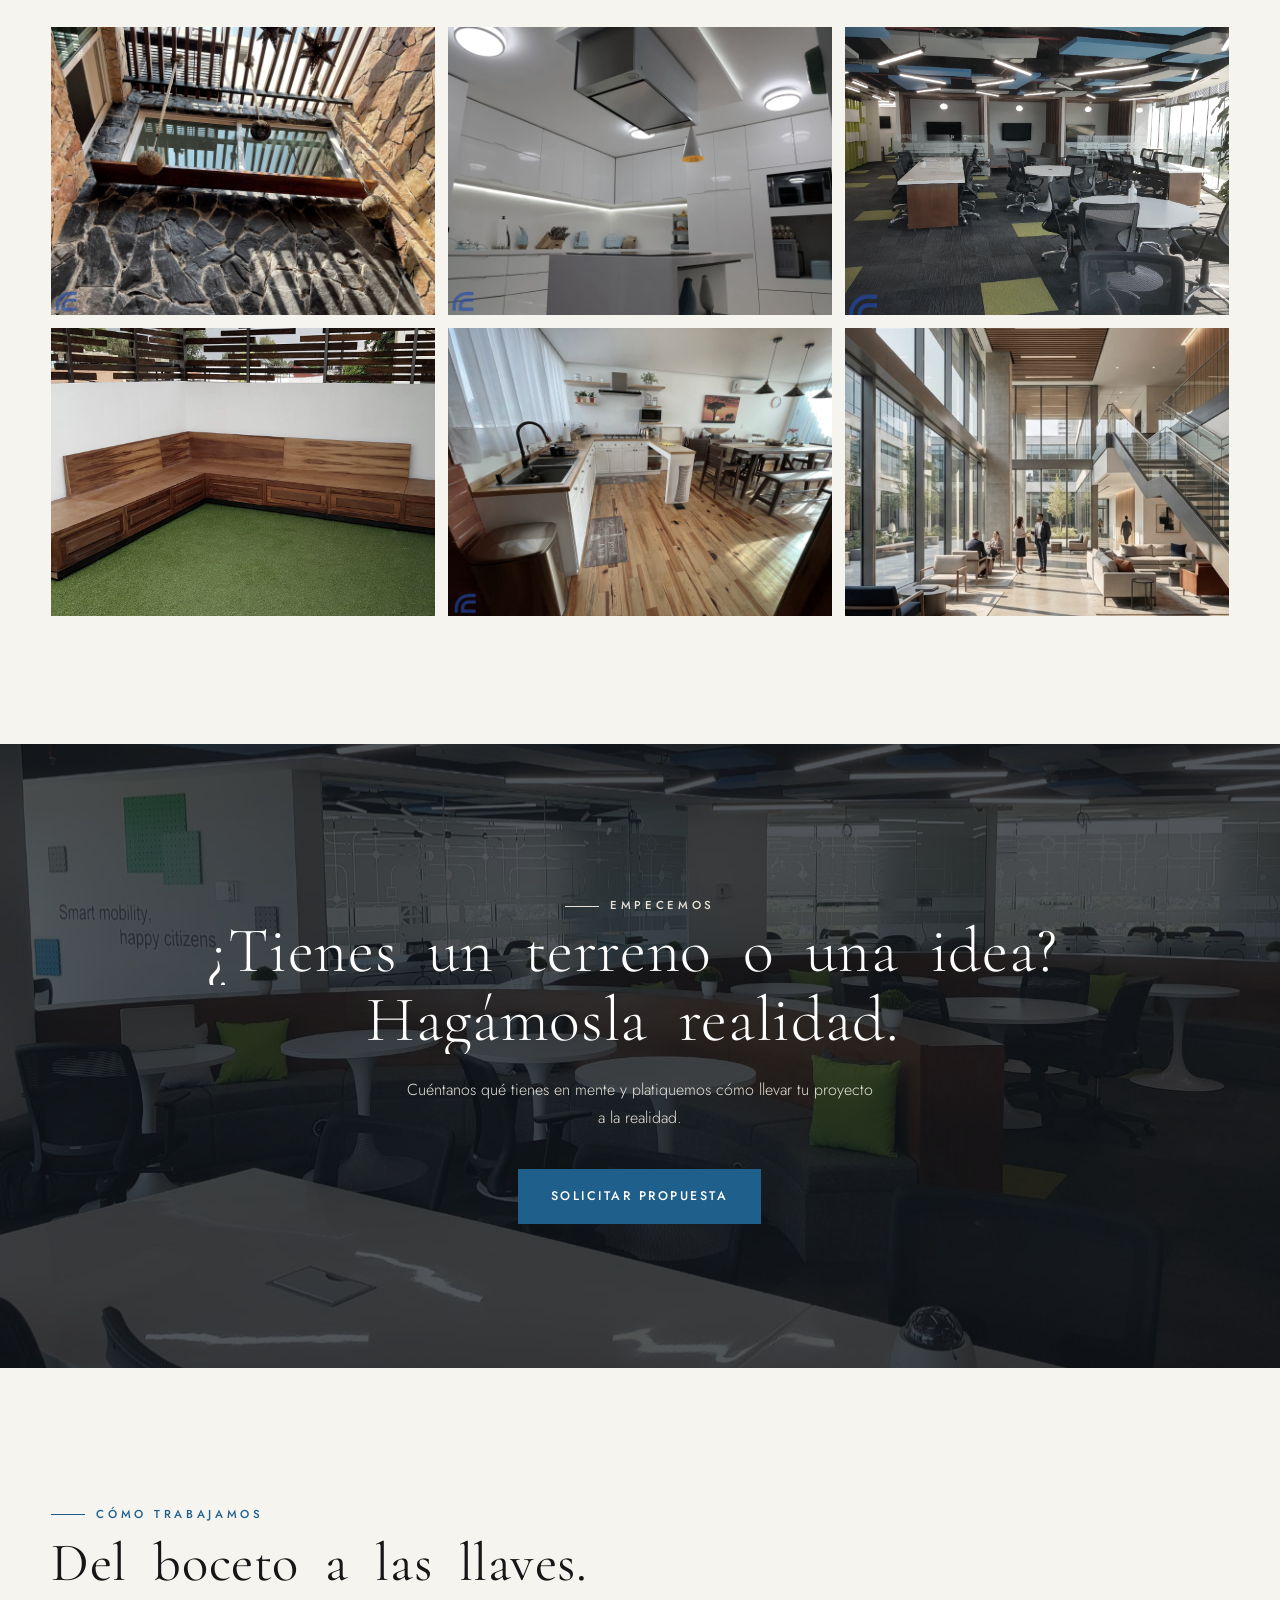
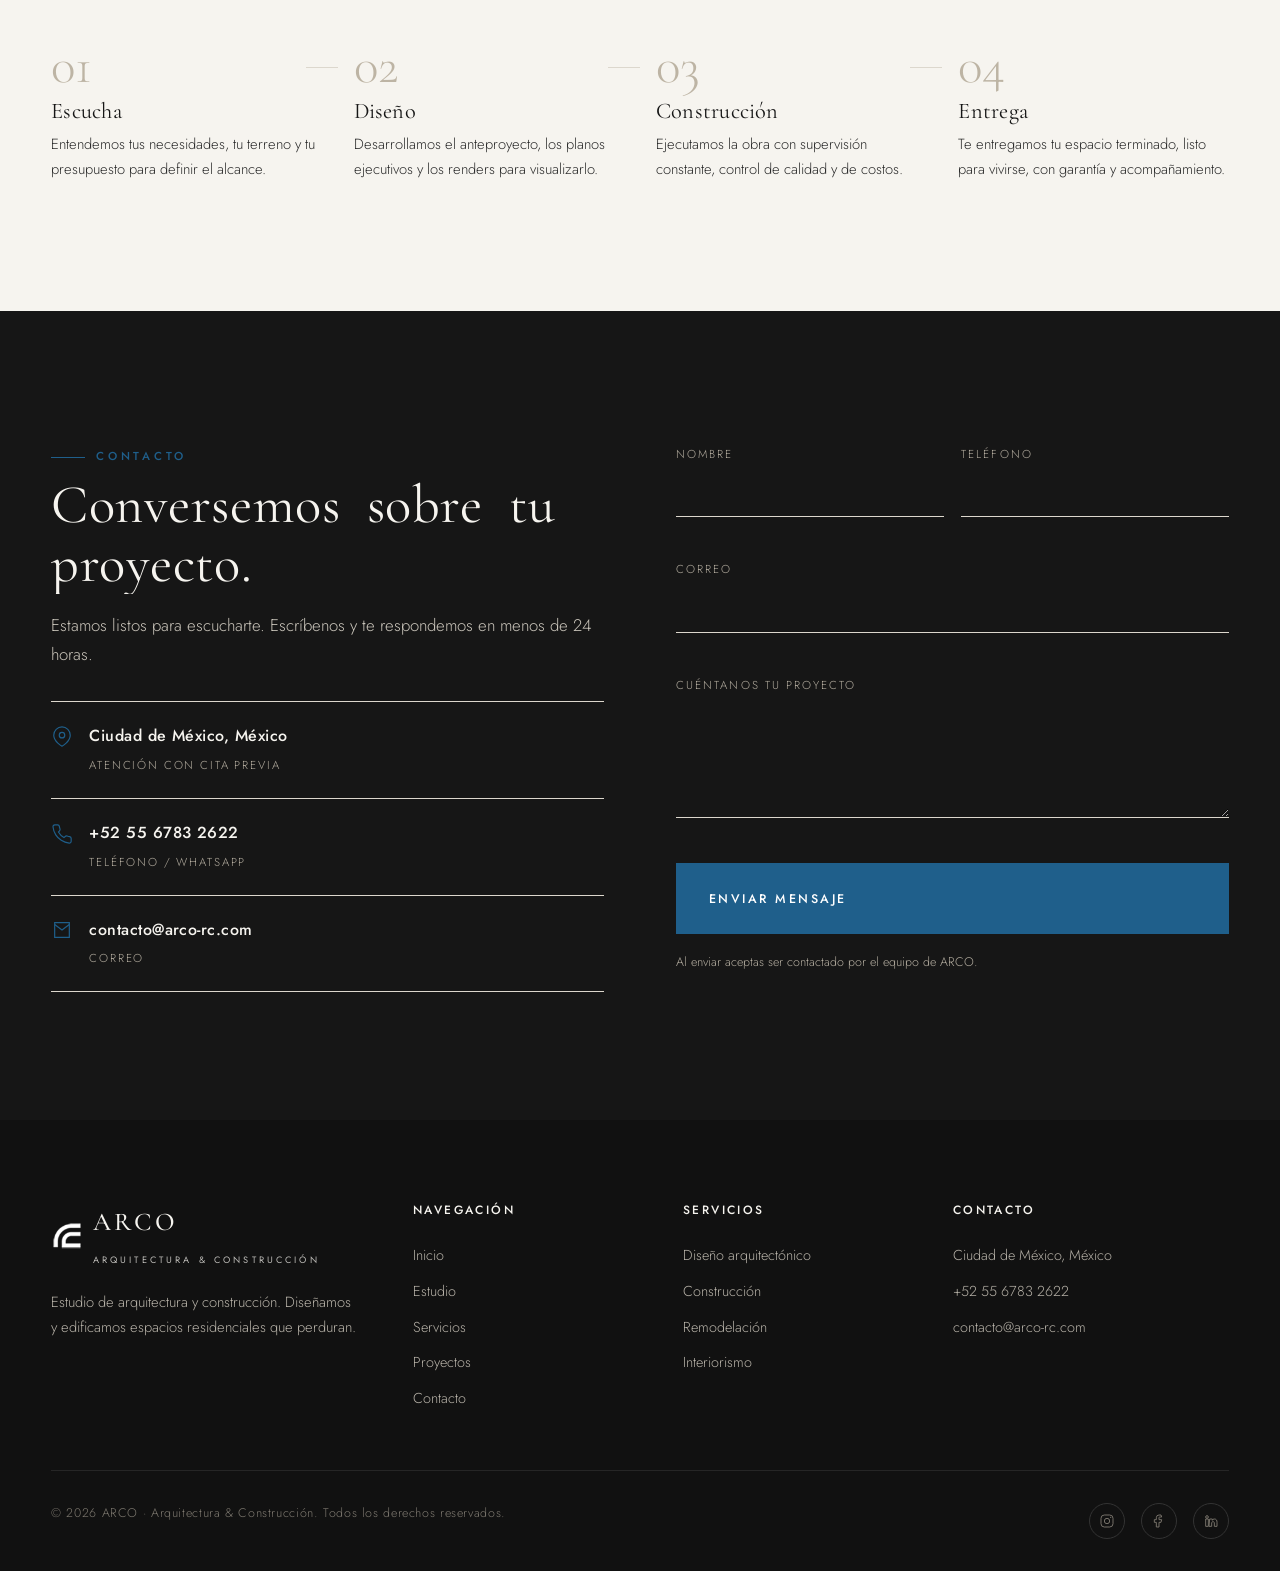
==== commit f4f6bfed: "Cambia el correo de contacto a contacto@arco-rc.com Actualiza el correo (sección de contacto y foote" ====
--- a/index.html
+++ b/index.html
@@ -240,7 +240,7 @@
         </li>
         <li>
           <span class="ico"><svg viewBox="0 0 24 24"><path d="M4 4h16v16H4z"/><path d="M4 6l8 6 8-6"/></svg></span>
-          <div><b>arquitecto@rodrigo-cabrera.com</b><small>Correo</small></div>
+          <div><b>contacto@arco-rc.com</b><small>Correo</small></div>
         </li>
       </ul>
     </div>
@@ -293,7 +293,7 @@
         <ul class="footer__links">
           <li>Ciudad de México, México</li>
           <li><a href="tel:+525567832622">+52 55 6783 2622</a></li>
-          <li><a href="mailto:arquitecto@rodrigo-cabrera.com">arquitecto@rodrigo-cabrera.com</a></li>
+          <li><a href="mailto:contacto@arco-rc.com">contacto@arco-rc.com</a></li>
         </ul>
       </div>
     </div>
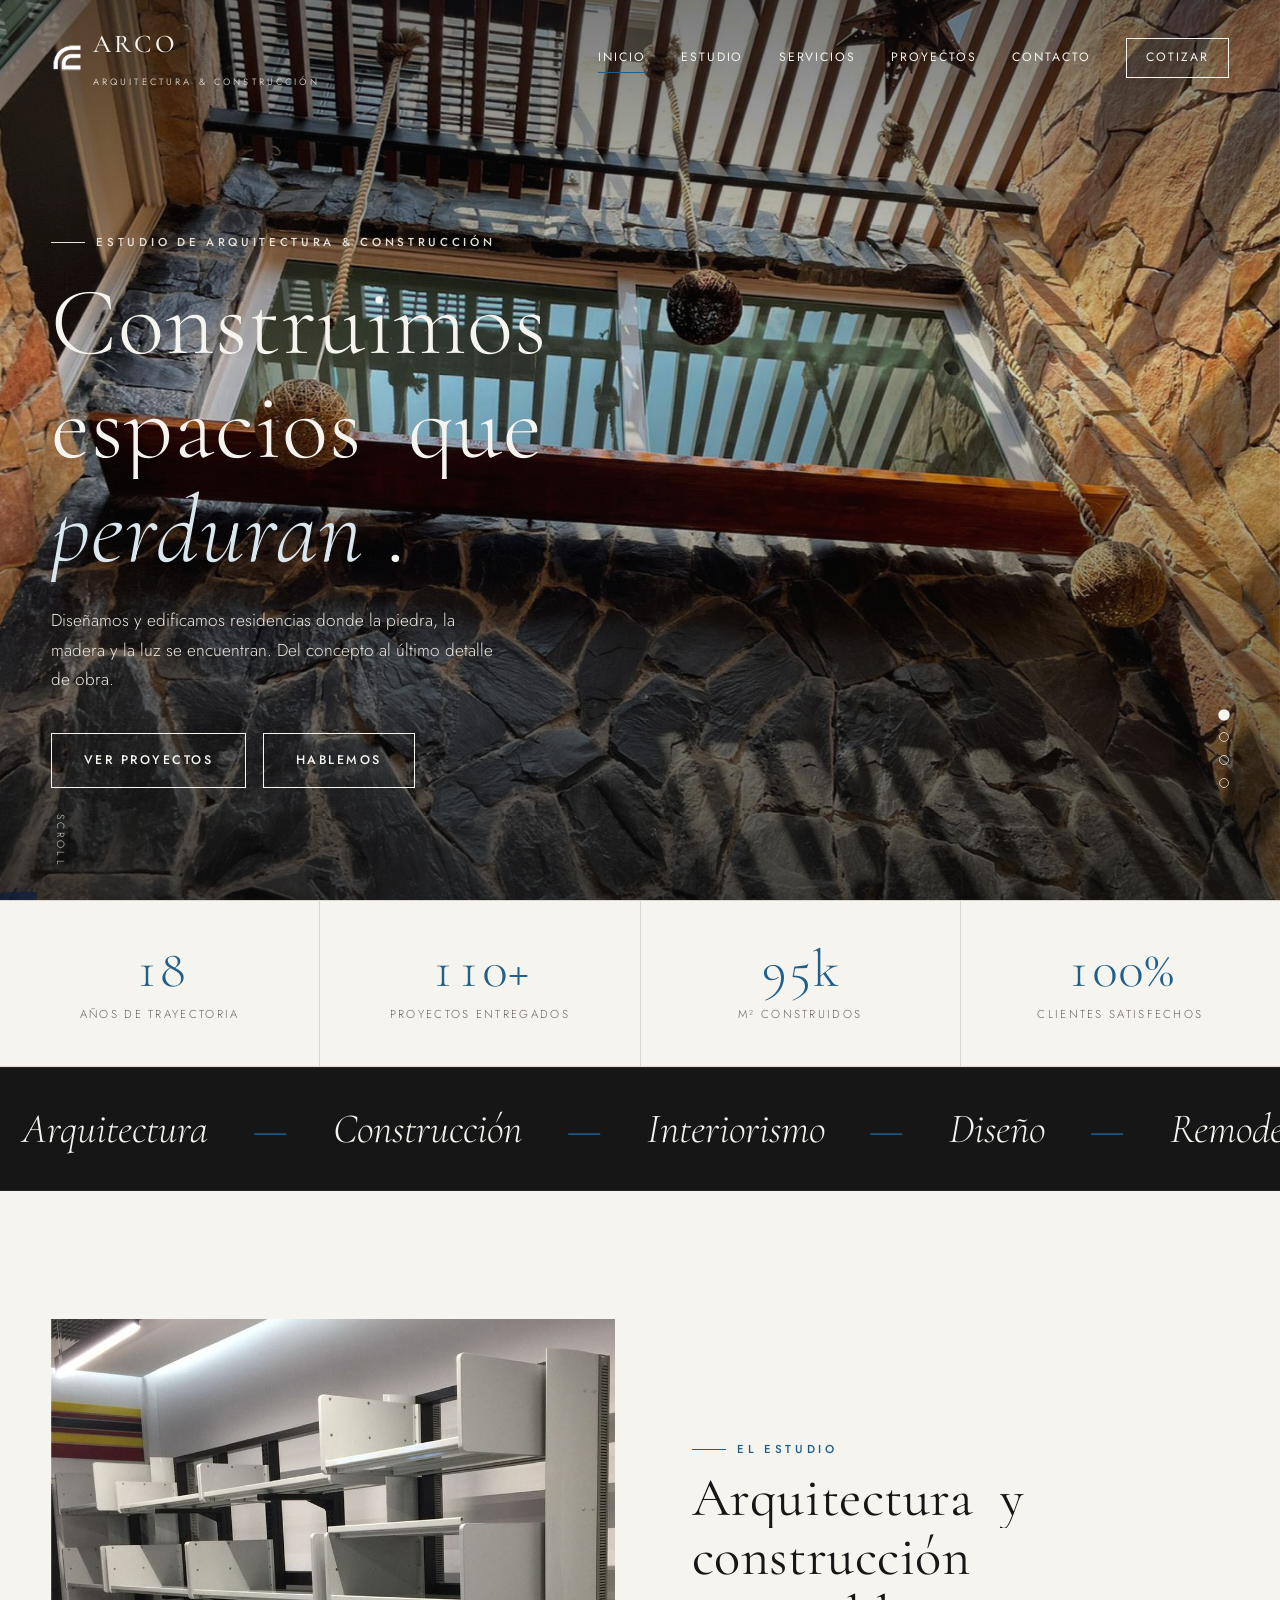
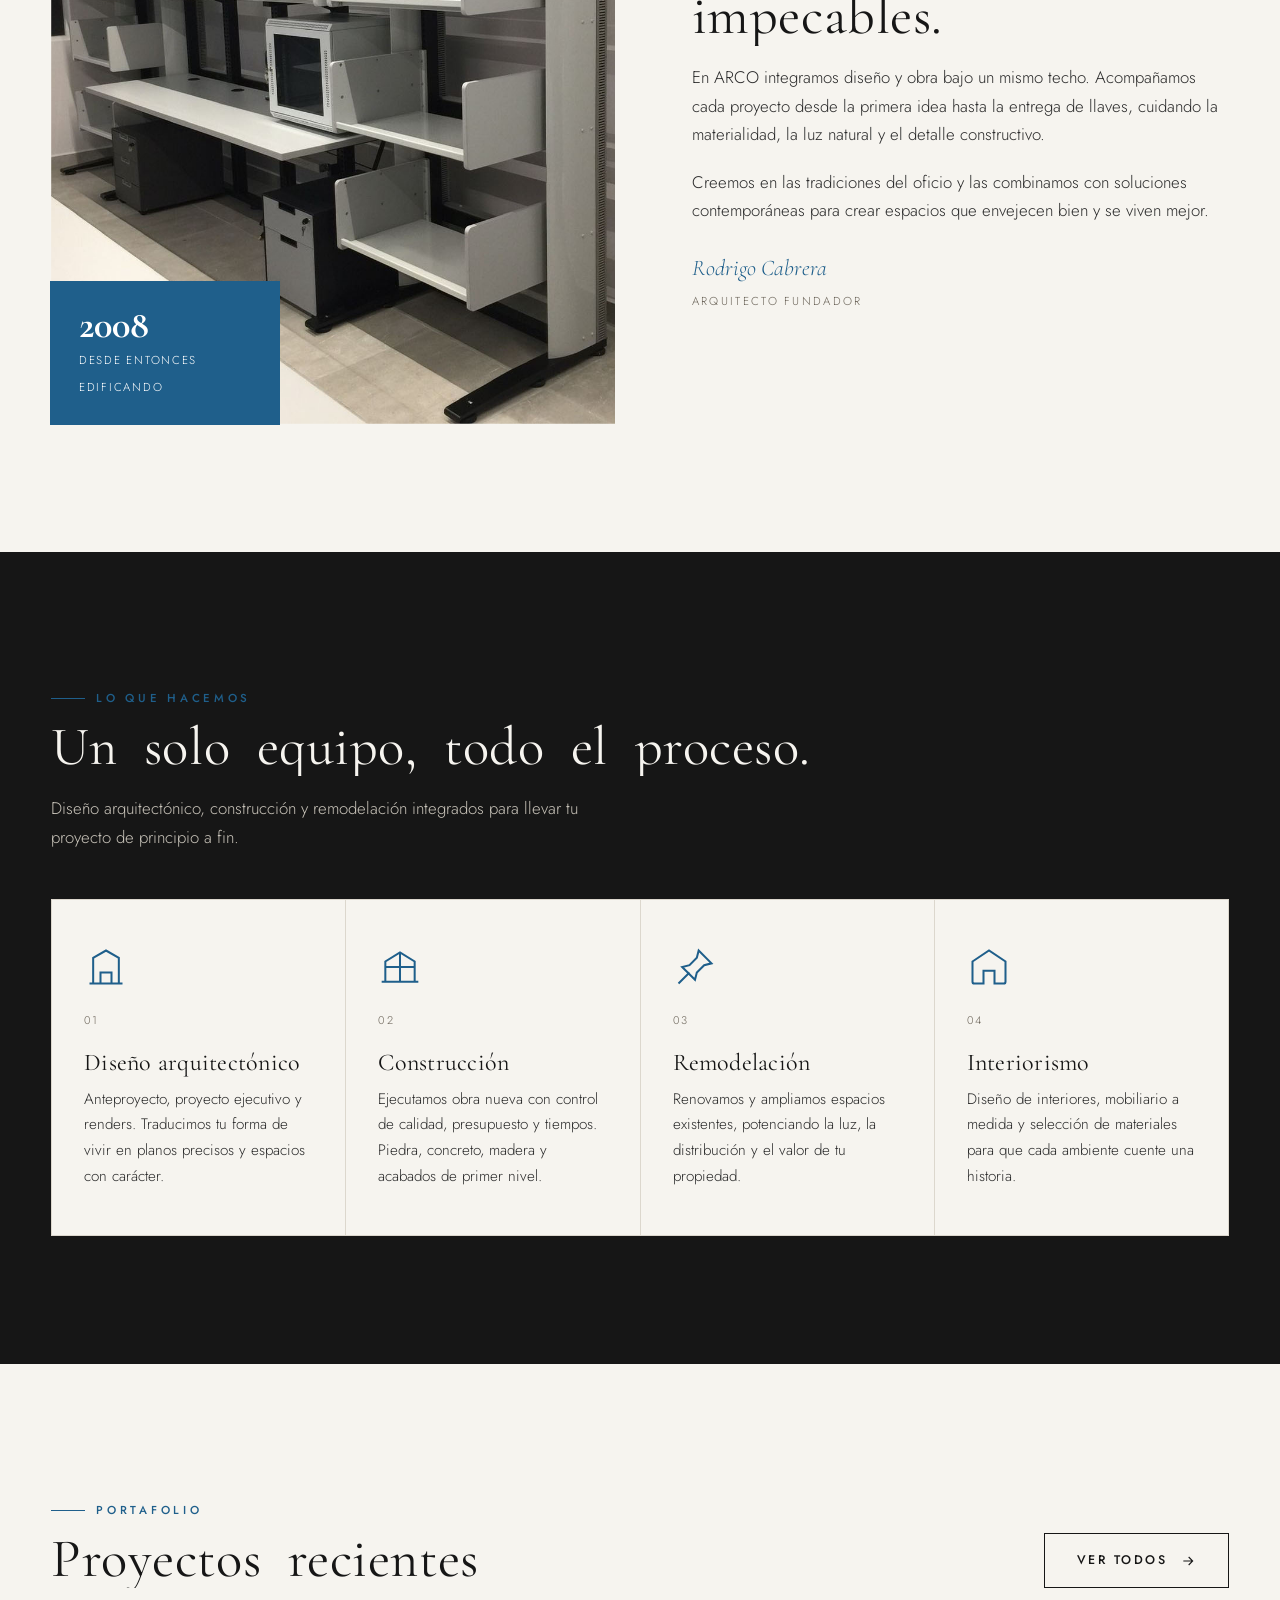
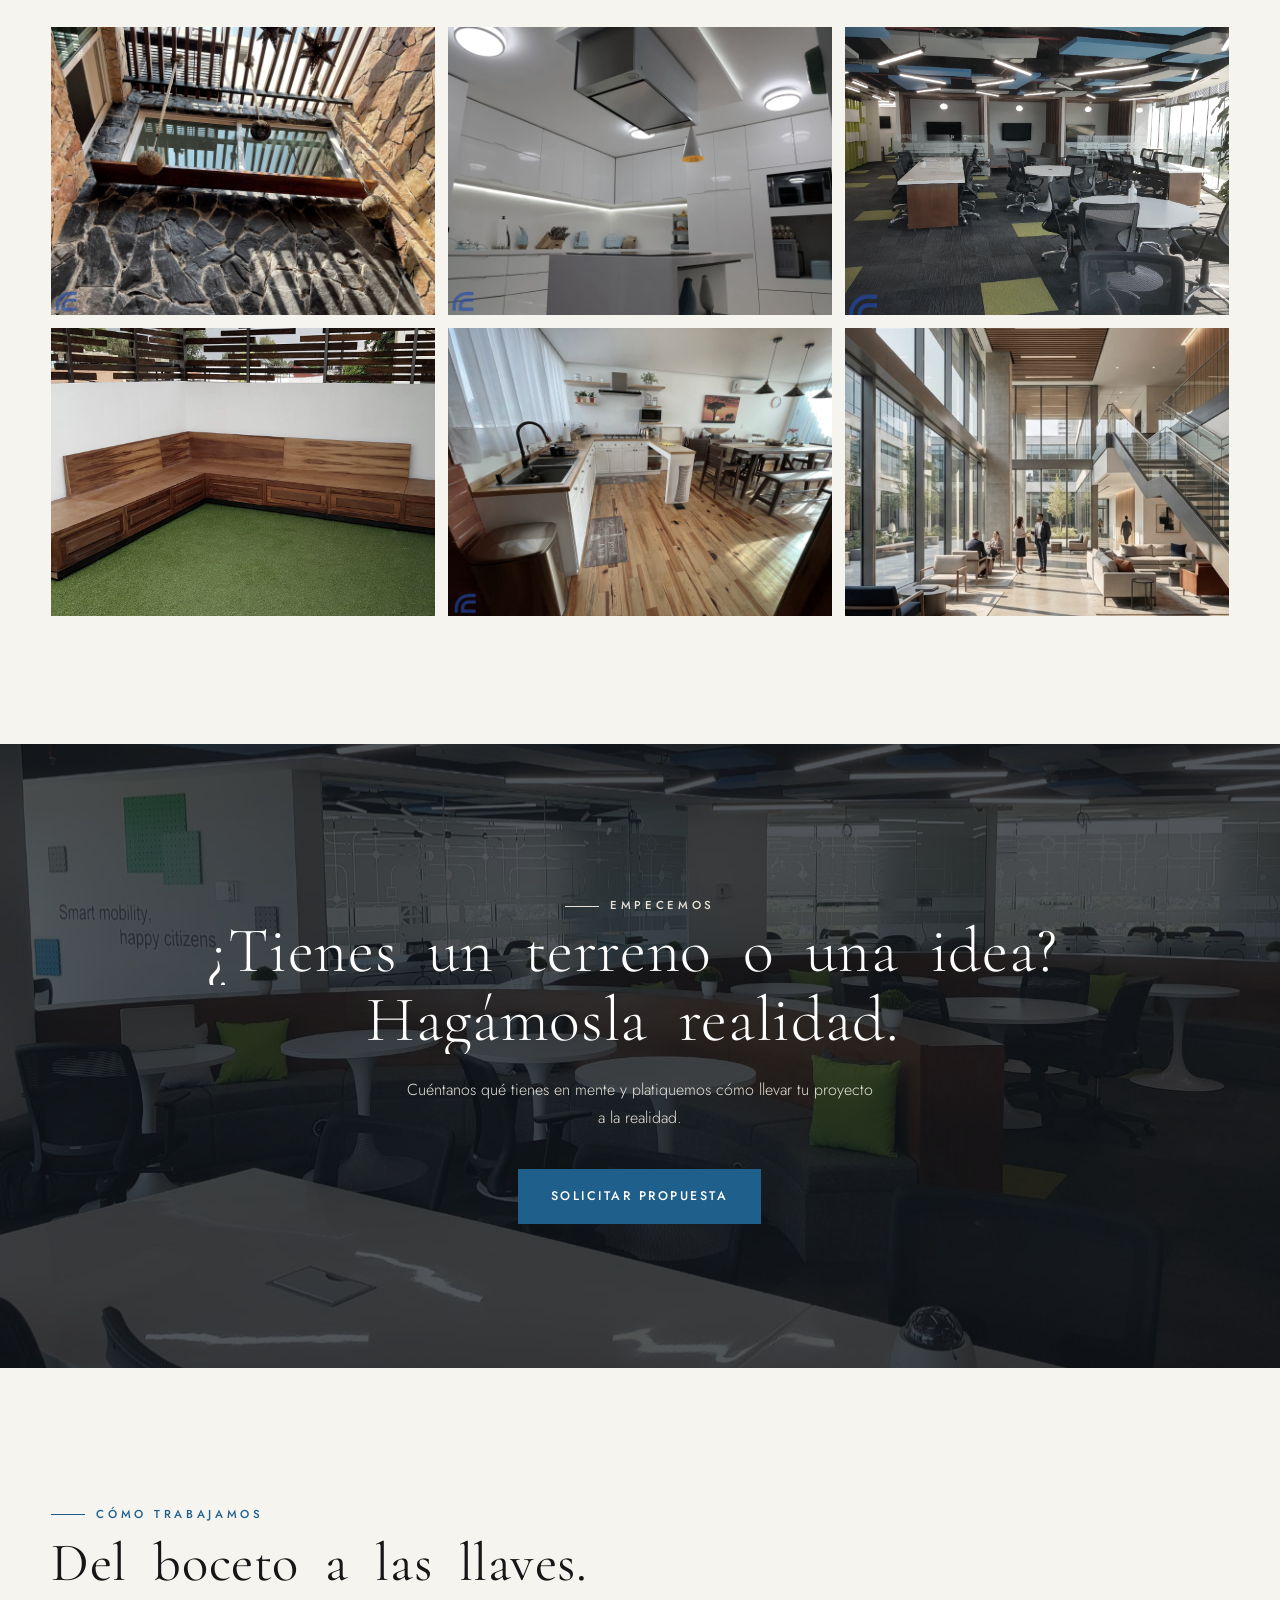
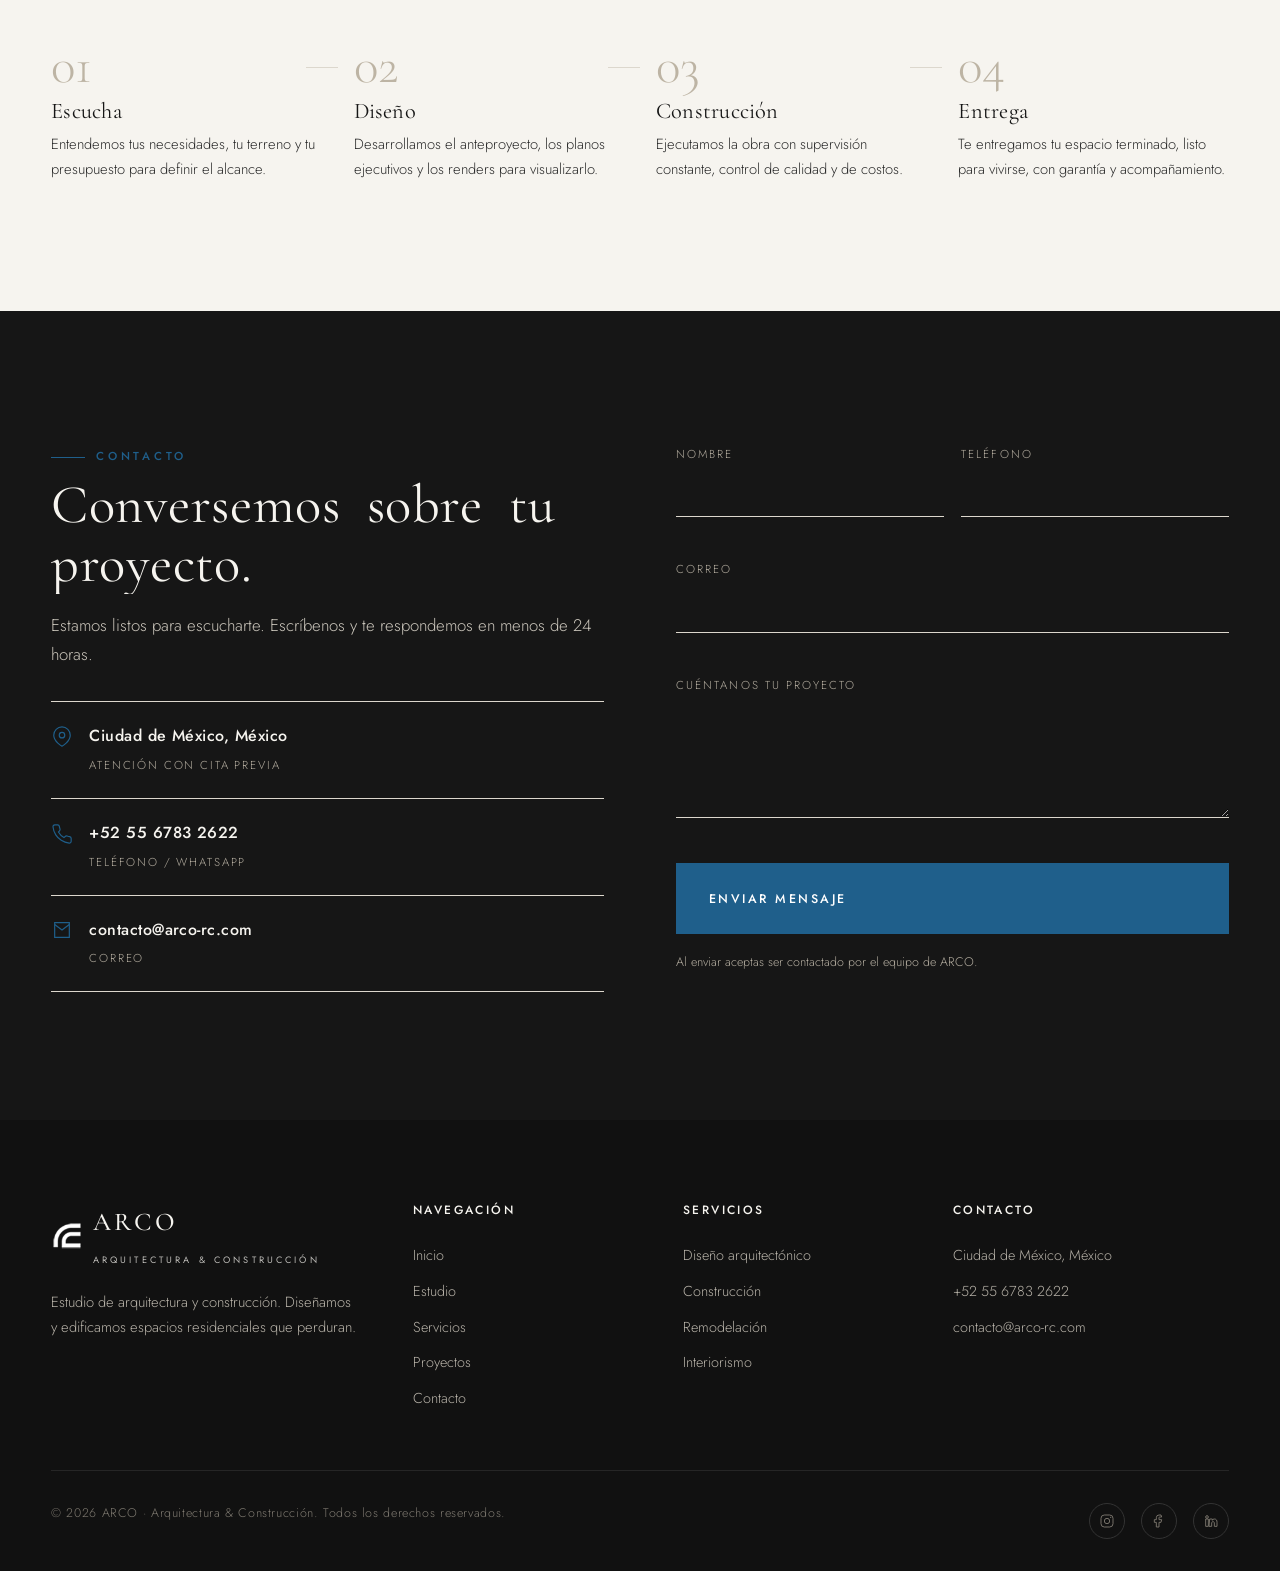
==== commit 53446093: "Formulario de contacto funcional: correo (FormSubmit) + WhatsApp Co-Authored-By: Claude Fable 5 <nor" ====
--- a/index.html
+++ b/index.html
@@ -245,13 +245,14 @@
       </ul>
     </div>
 
-    <form class="form reveal" data-d="1" novalidate>
+    <form class="form reveal" data-d="1" action="https://formsubmit.co/luis.santi.tiger@gmail.com" method="POST">
       <div class="row">
-        <div class="field"><label for="n">Nombre</label><input id="n" type="text" required></div>
-        <div class="field"><label for="t">Teléfono</label><input id="t" type="tel"></div>
-      </div>
-      <div class="field"><label for="e">Correo</label><input id="e" type="email" required></div>
-      <div class="field"><label for="m">Cuéntanos tu proyecto</label><textarea id="m" required></textarea></div>
+        <div class="field"><label for="n">Nombre</label><input id="n" name="Nombre" type="text" required></div>
+        <div class="field"><label for="t">Teléfono</label><input id="t" name="Telefono" type="tel"></div>
+      </div>
+      <div class="field"><label for="e">Correo</label><input id="e" name="Correo" type="email" required></div>
+      <div class="field"><label for="m">Cuéntanos tu proyecto</label><textarea id="m" name="Mensaje" required></textarea></div>
+      <input type="text" name="_honey" style="display:none" tabindex="-1" autocomplete="off">
       <button class="btn btn--solid" type="submit">Enviar mensaje</button>
       <p class="form__note">Al enviar aceptas ser contactado por el equipo de ARCO.</p>
     </form>
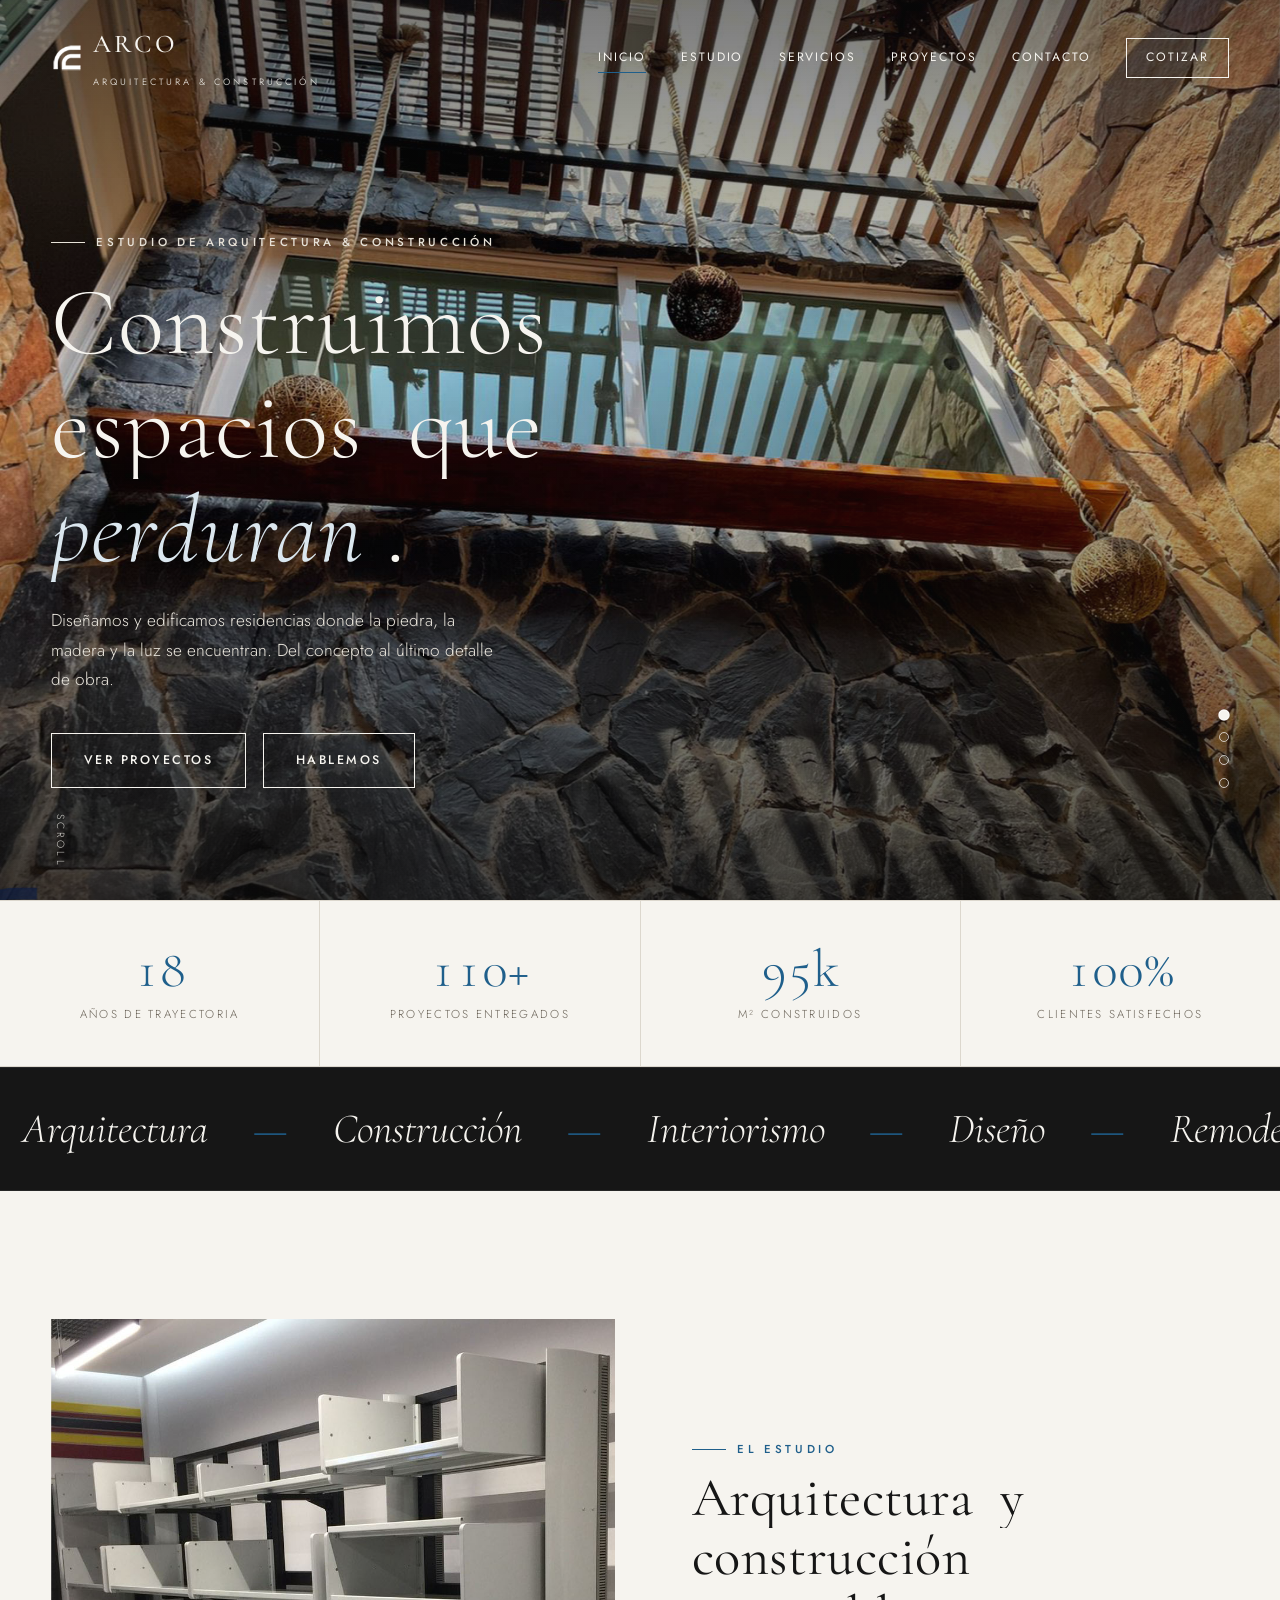
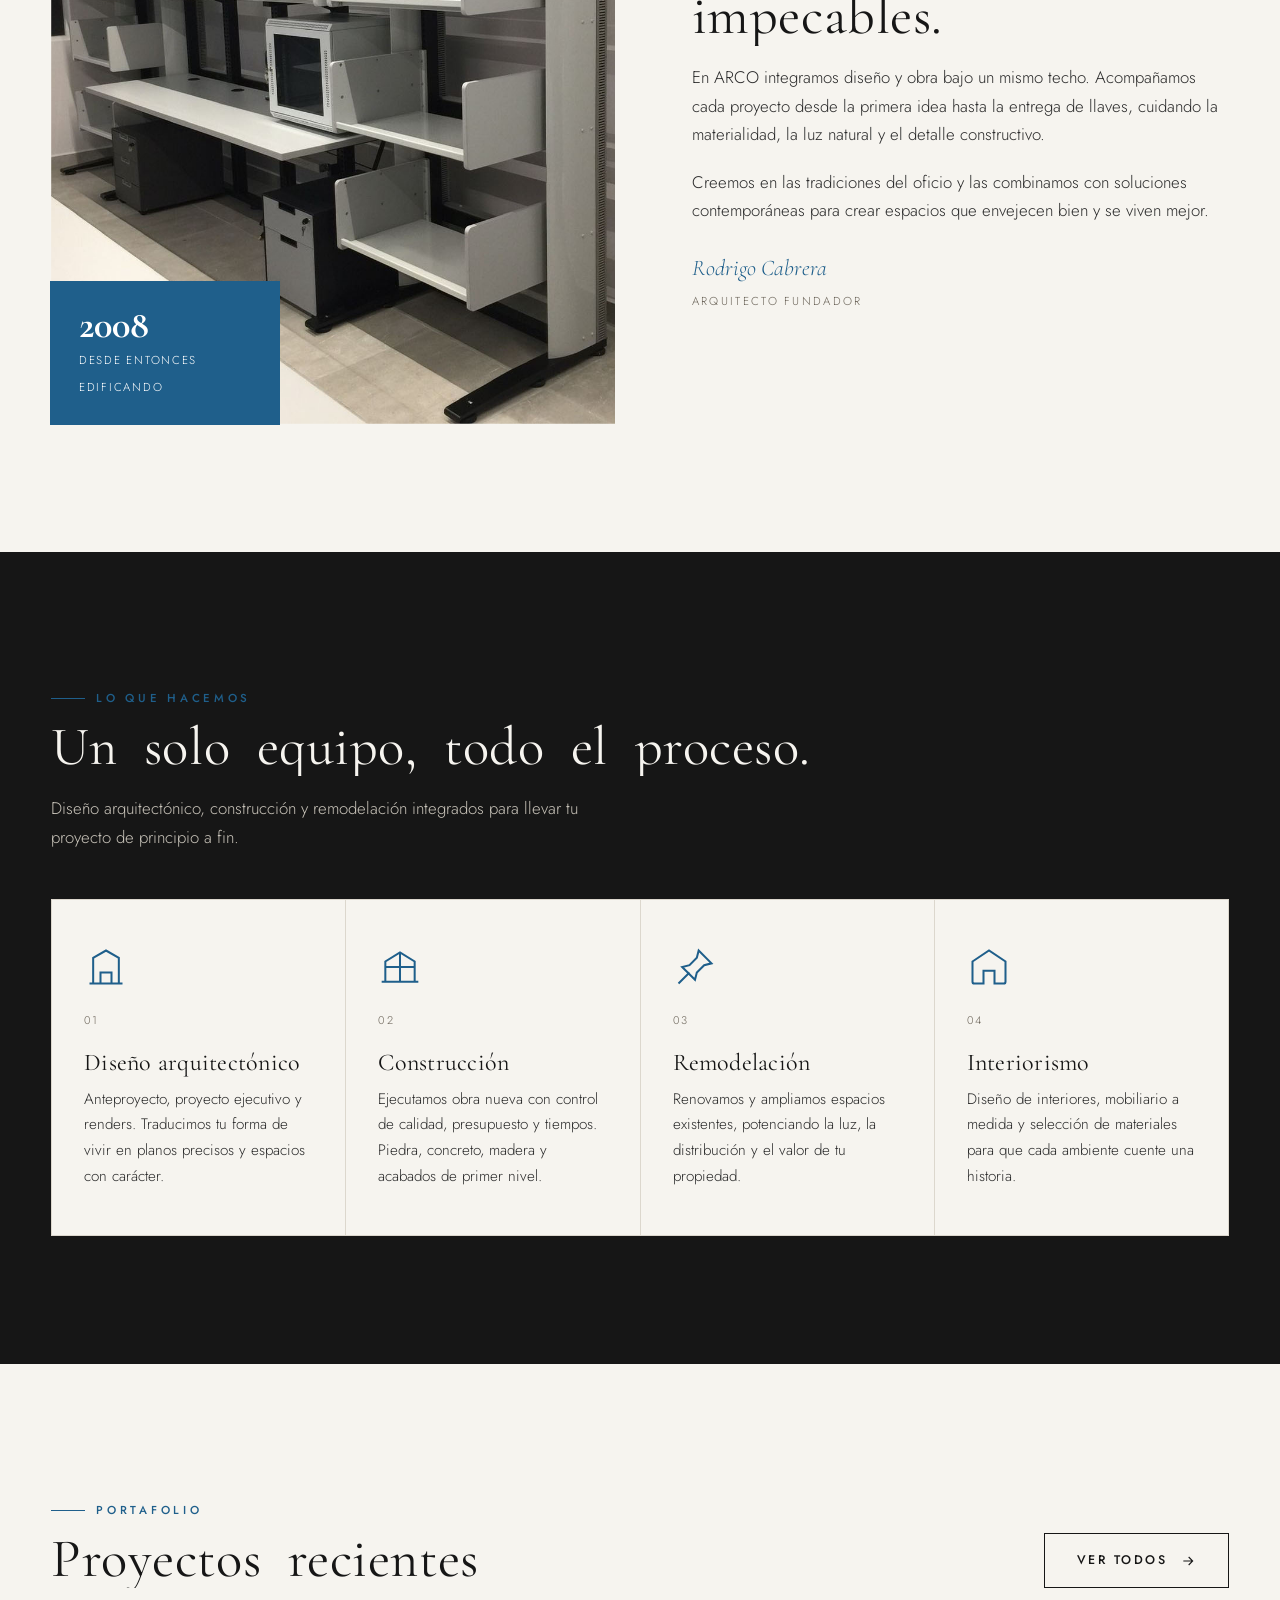
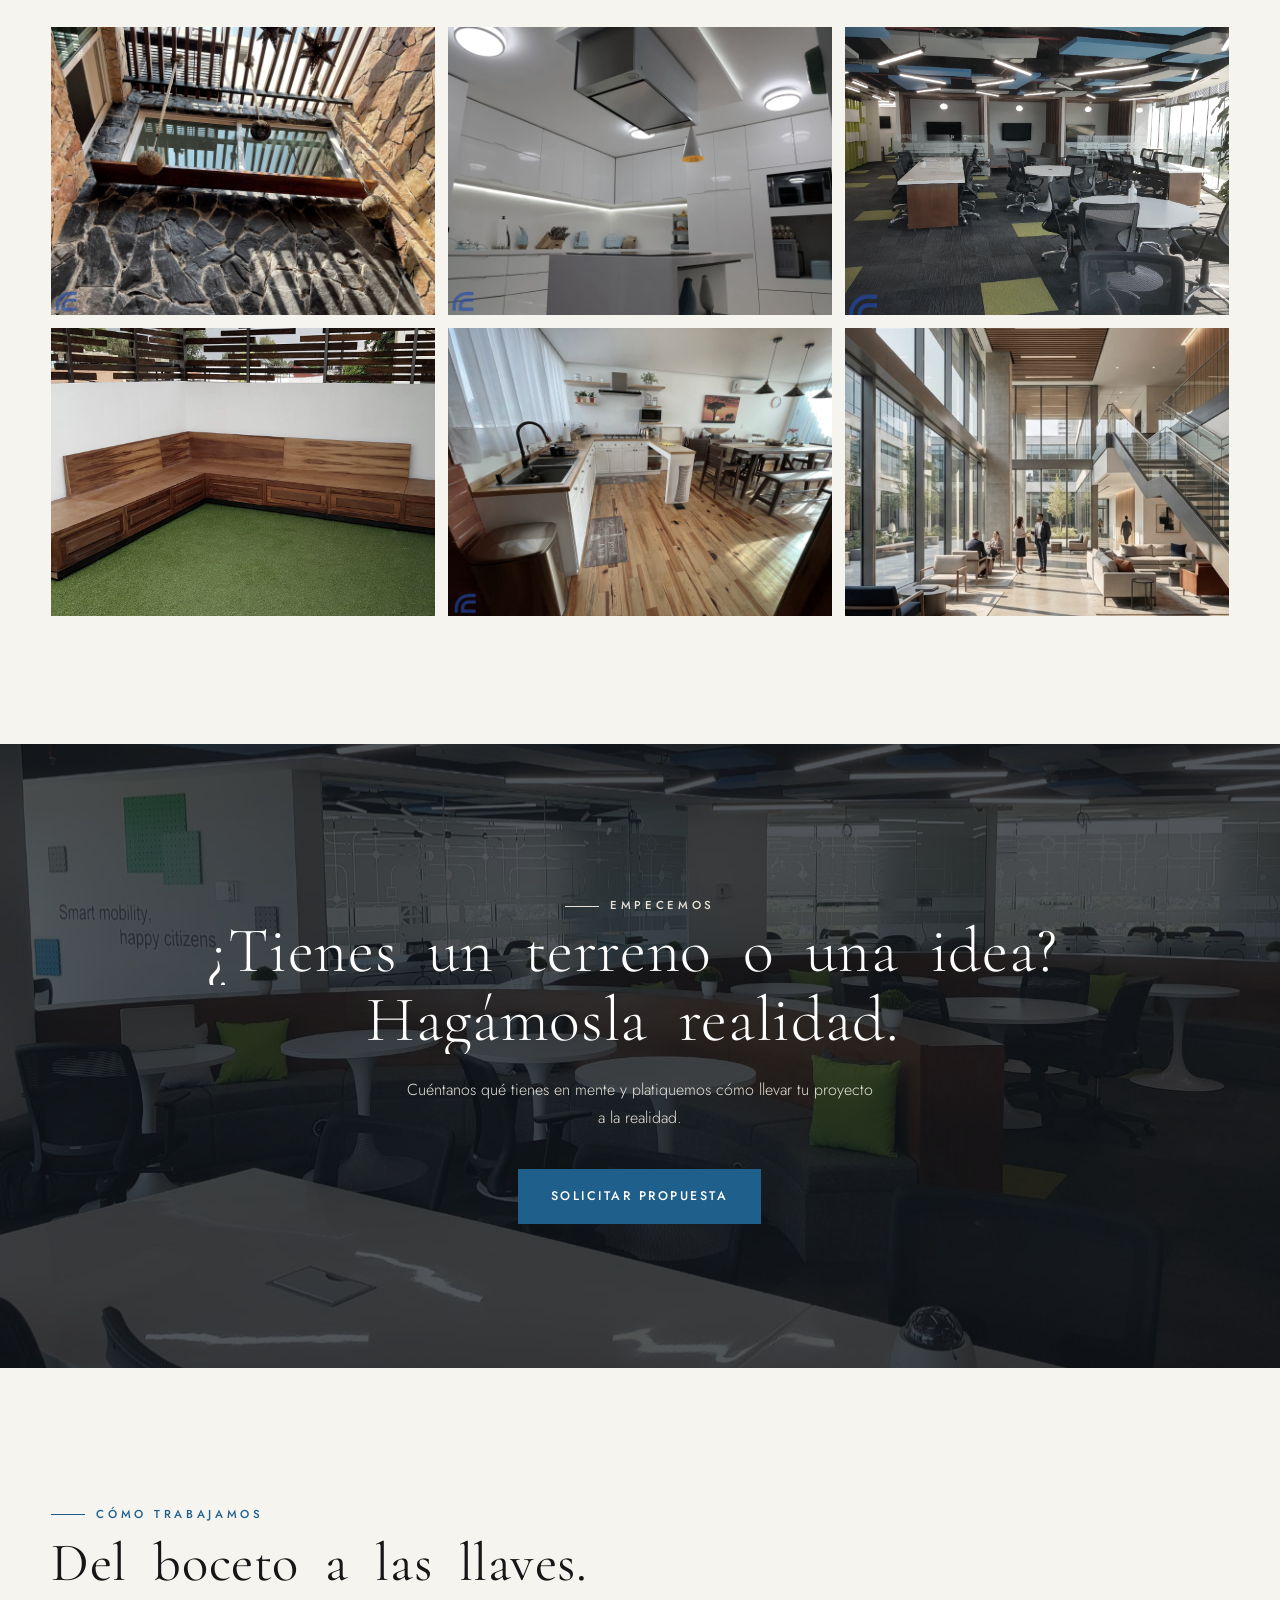
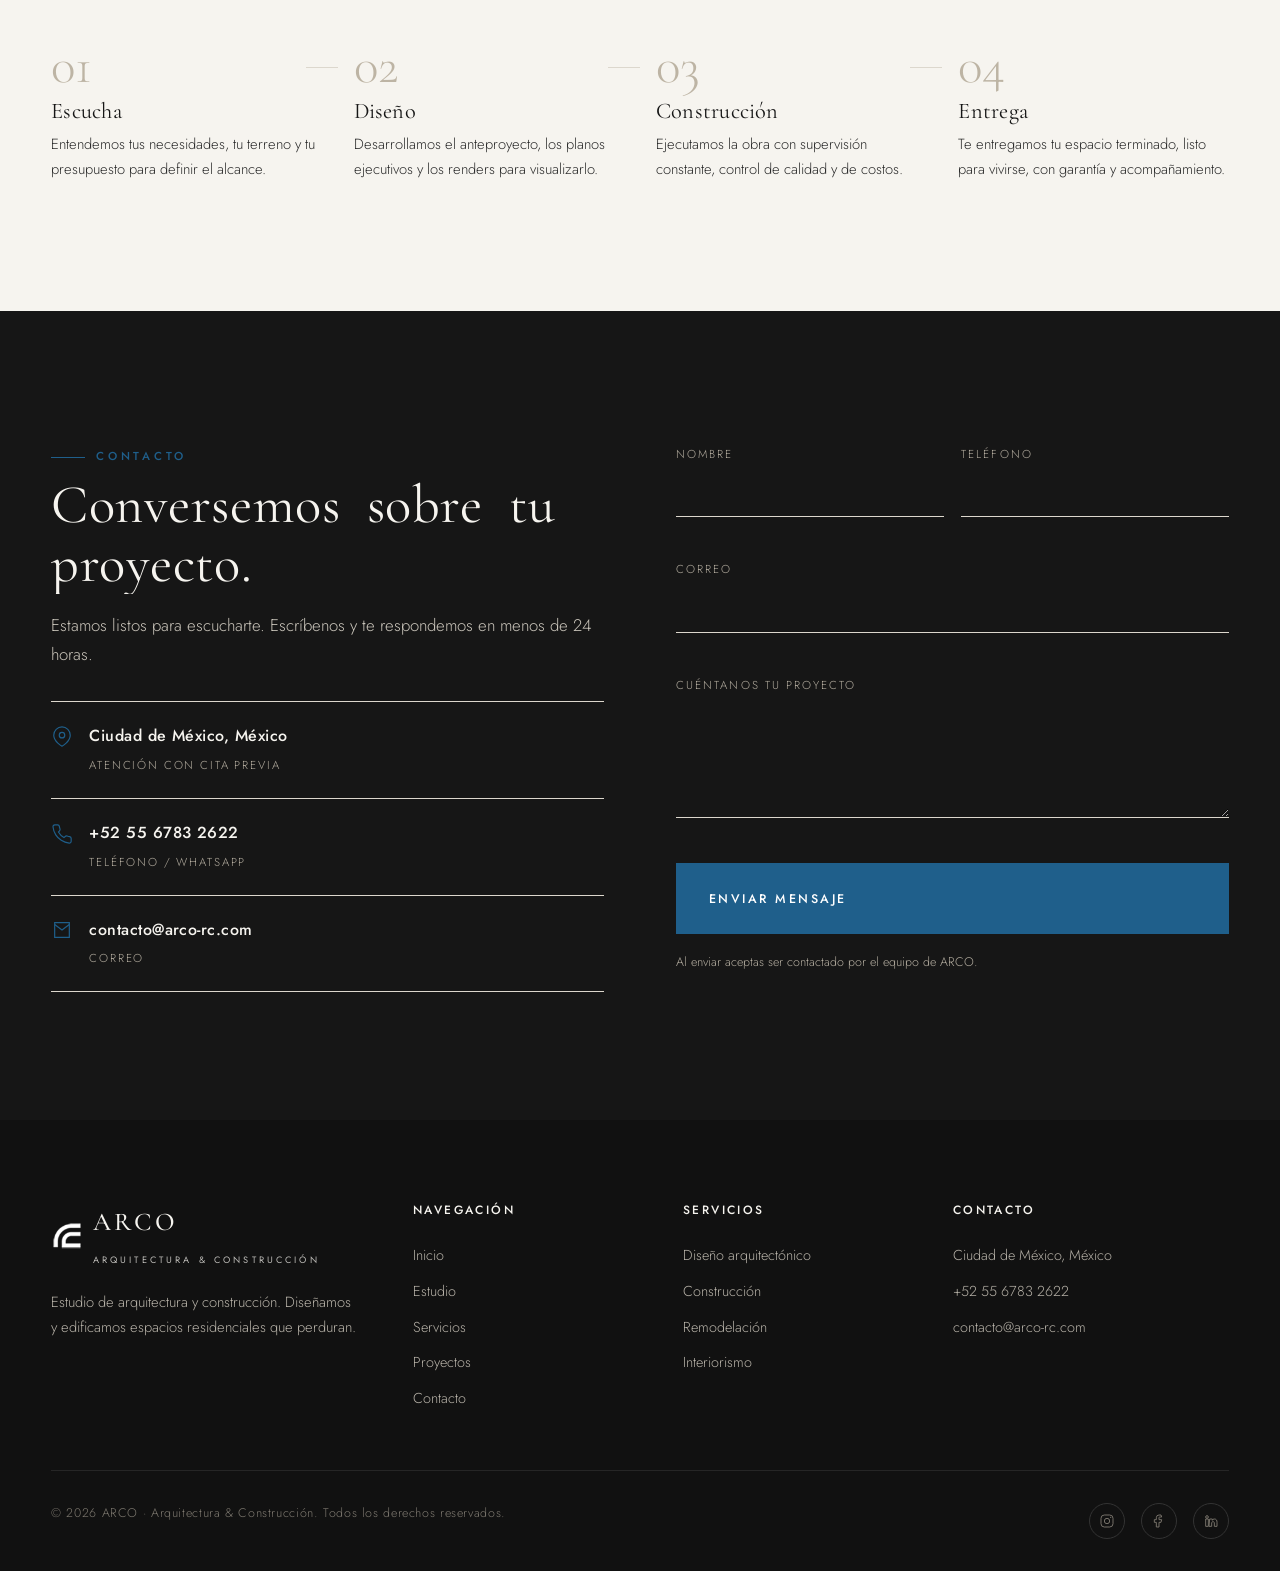
==== commit ce3e2b41: "Valida la respuesta de FormSubmit antes de mostrar éxito Co-Authored-By: Claude Fable 5 <noreply@ant" ====
--- a/index.html
+++ b/index.html
@@ -323,6 +323,6 @@
 <div class="cursor-dot" aria-hidden="true"></div>
 <div class="cursor__label" aria-hidden="true"></div>
 
-<script src="assets/js/main.js"></script>
+<script src="assets/js/main.js?v=3"></script>
 </body>
 </html>
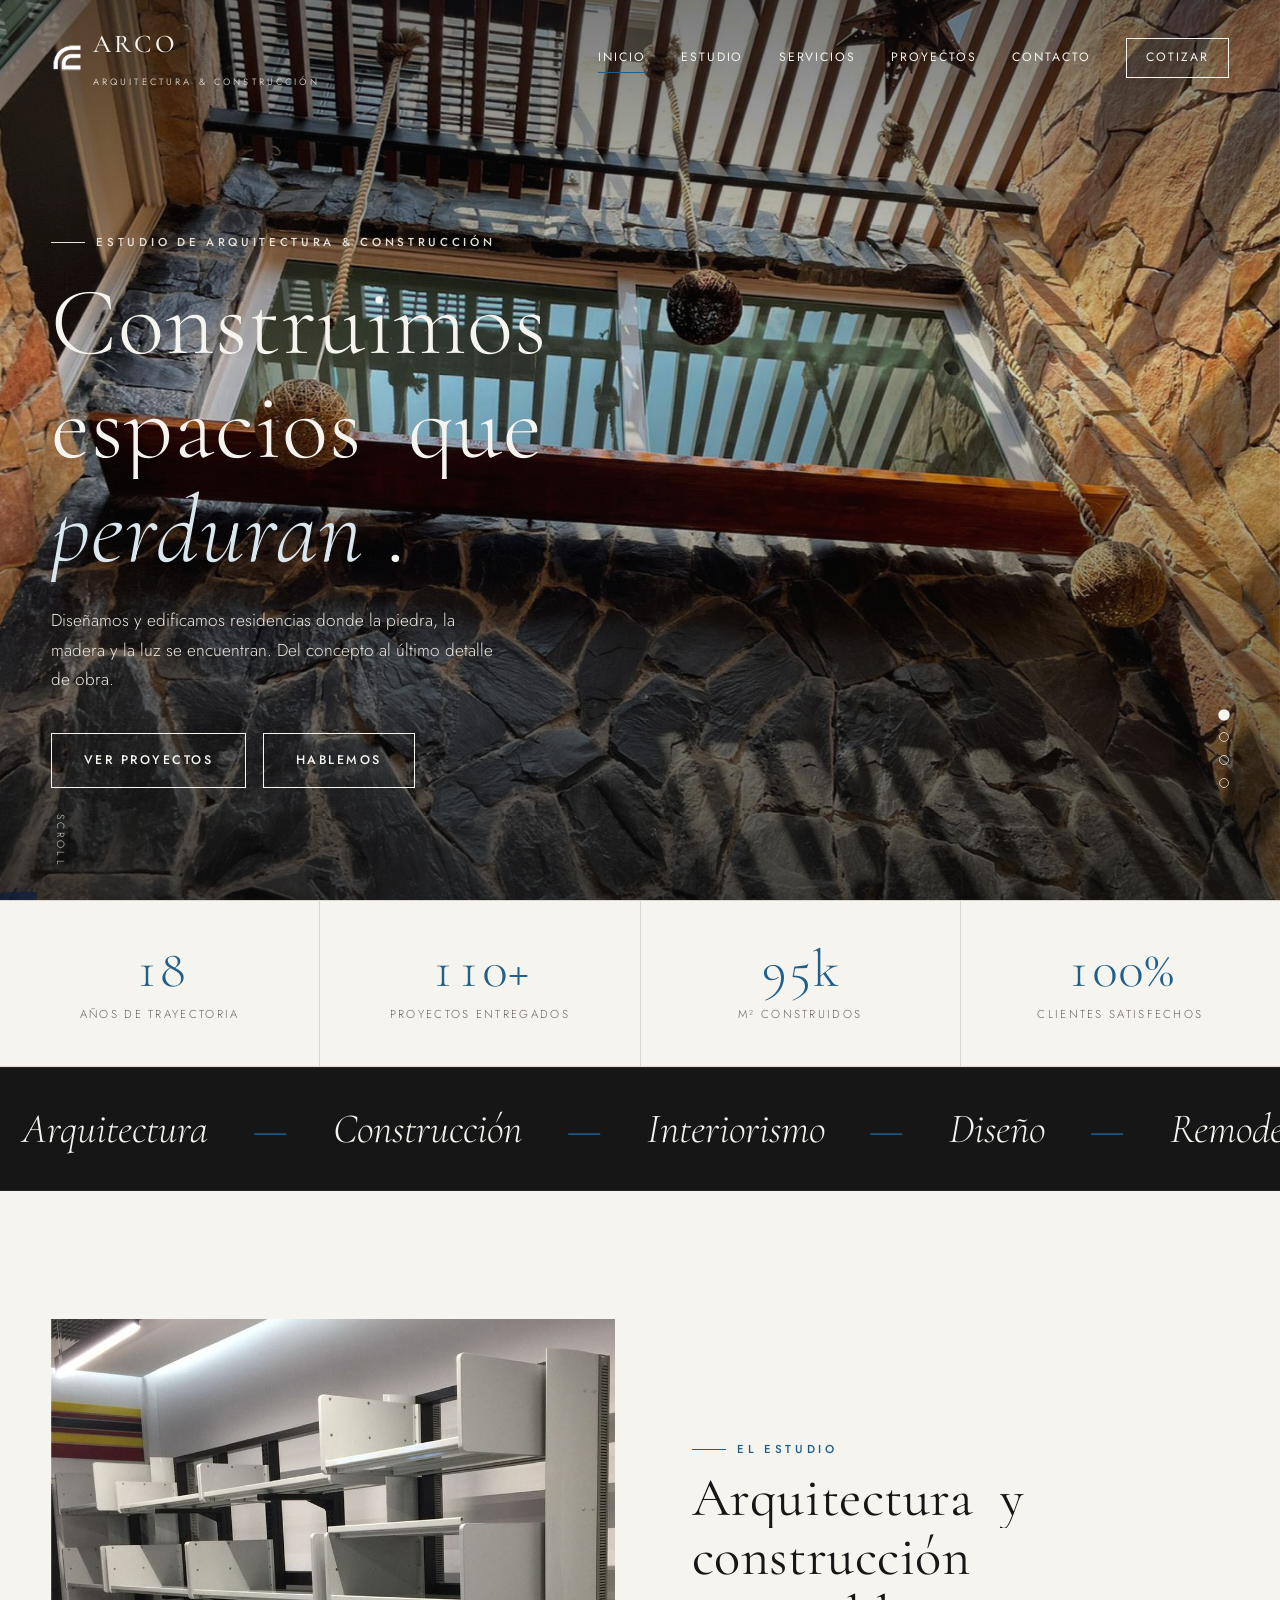
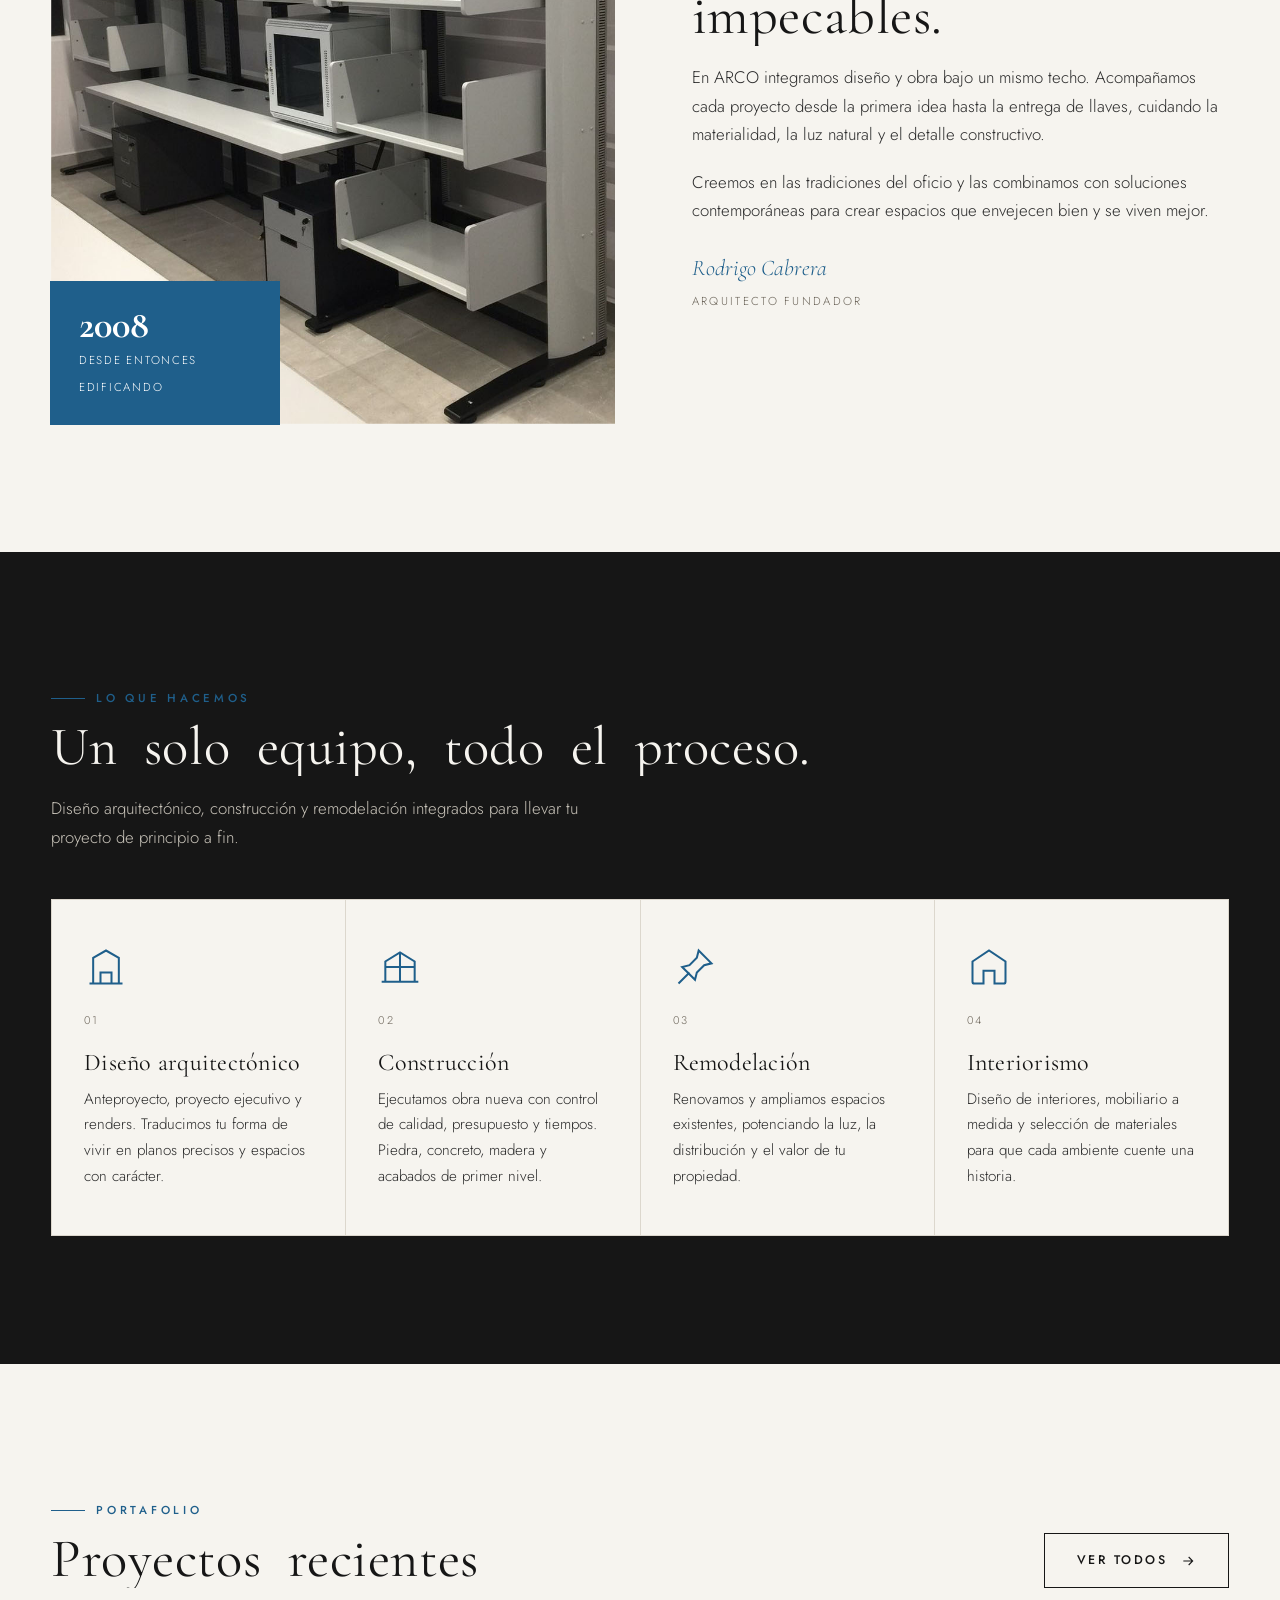
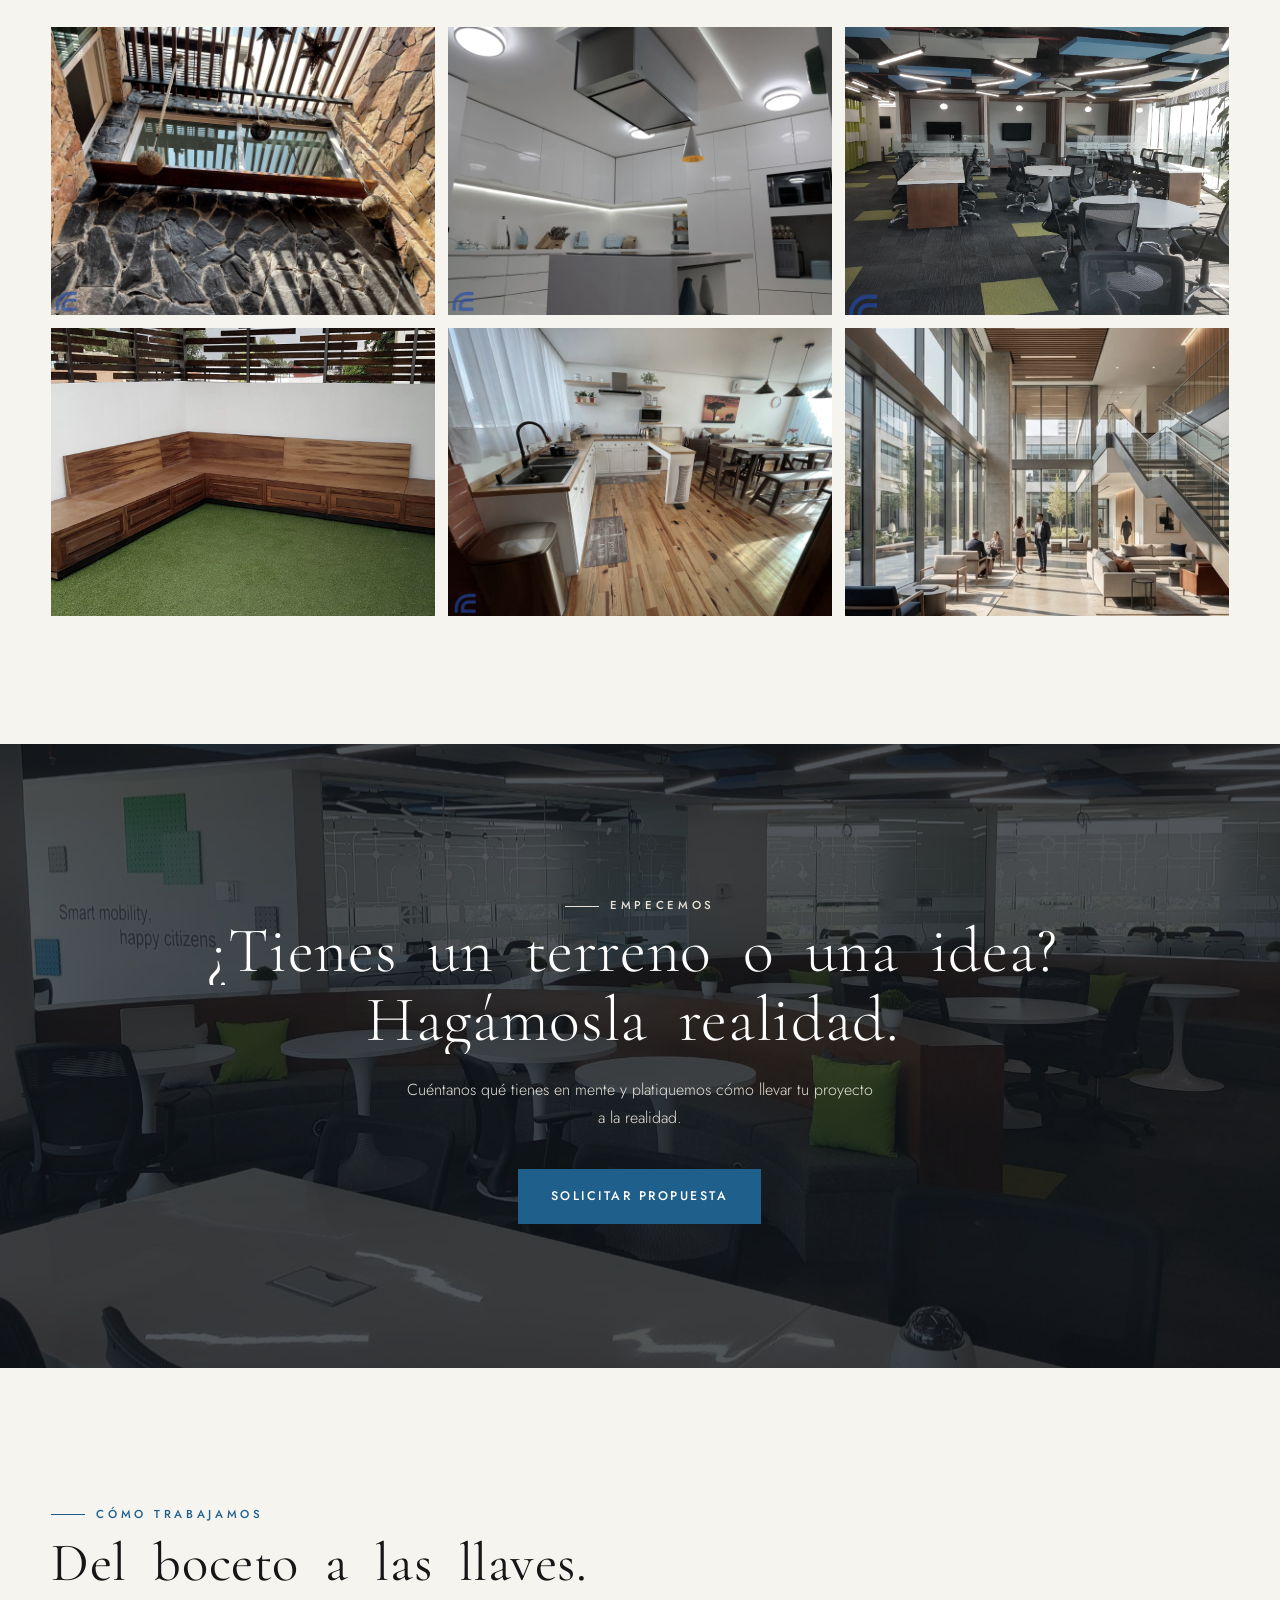
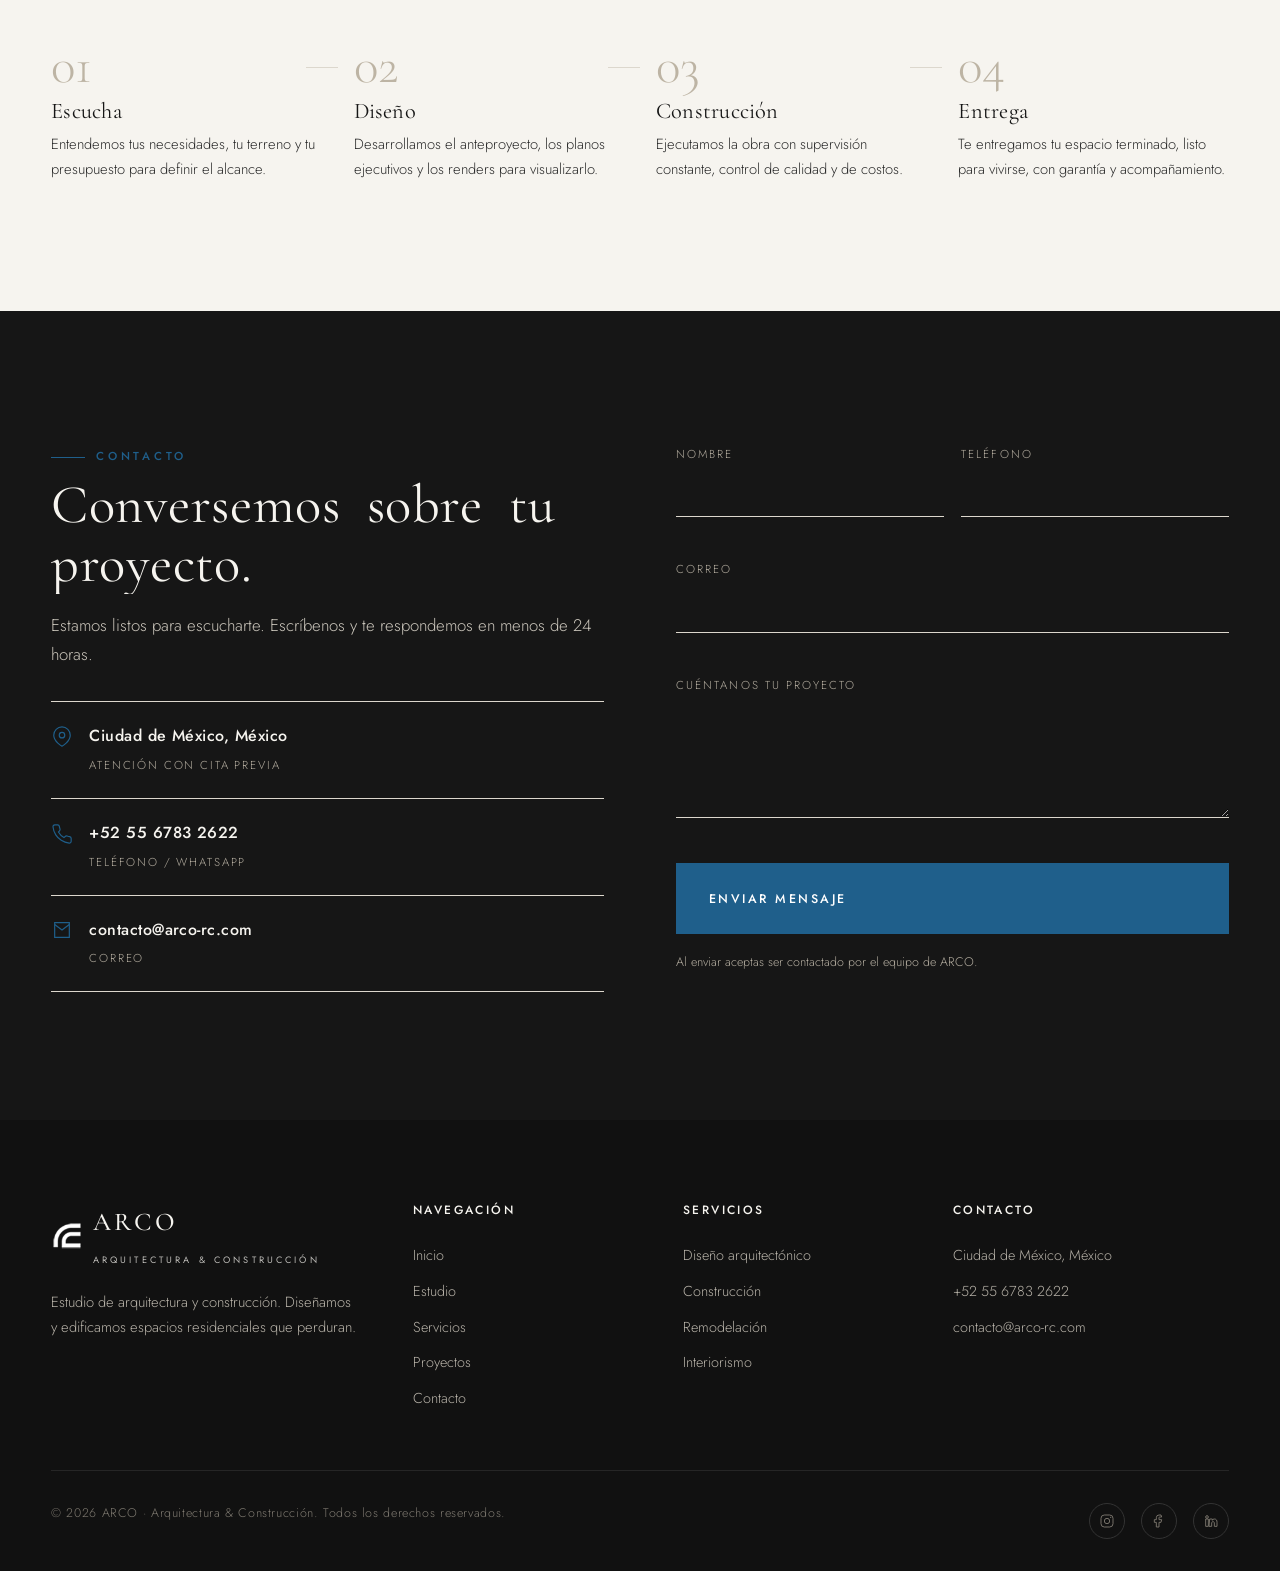
==== commit fe8cec69: "Quita WhatsApp del formulario: el envío es solo por correo Co-Authored-By: Claude Fable 5 <noreply@a" ====
--- a/index.html
+++ b/index.html
@@ -323,6 +323,6 @@
 <div class="cursor-dot" aria-hidden="true"></div>
 <div class="cursor__label" aria-hidden="true"></div>
 
-<script src="assets/js/main.js?v=3"></script>
+<script src="assets/js/main.js?v=4"></script>
 </body>
 </html>
